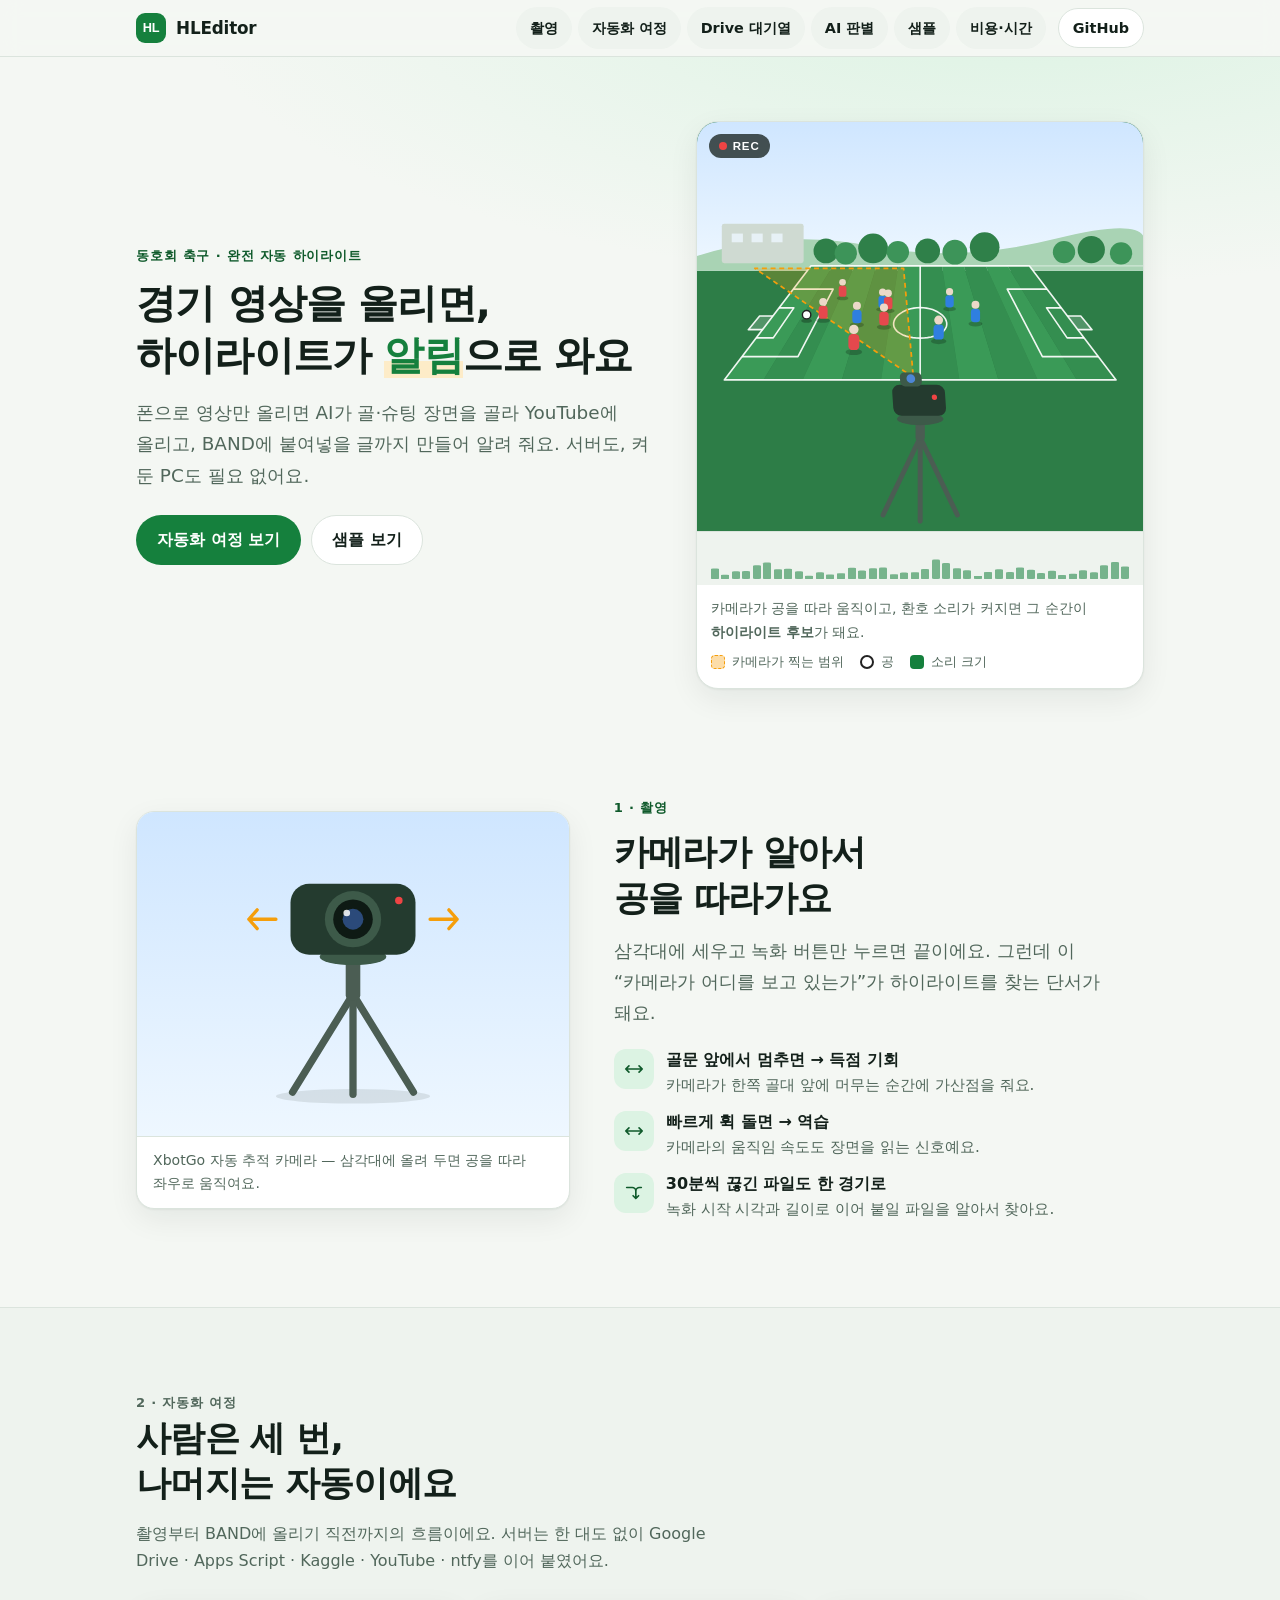
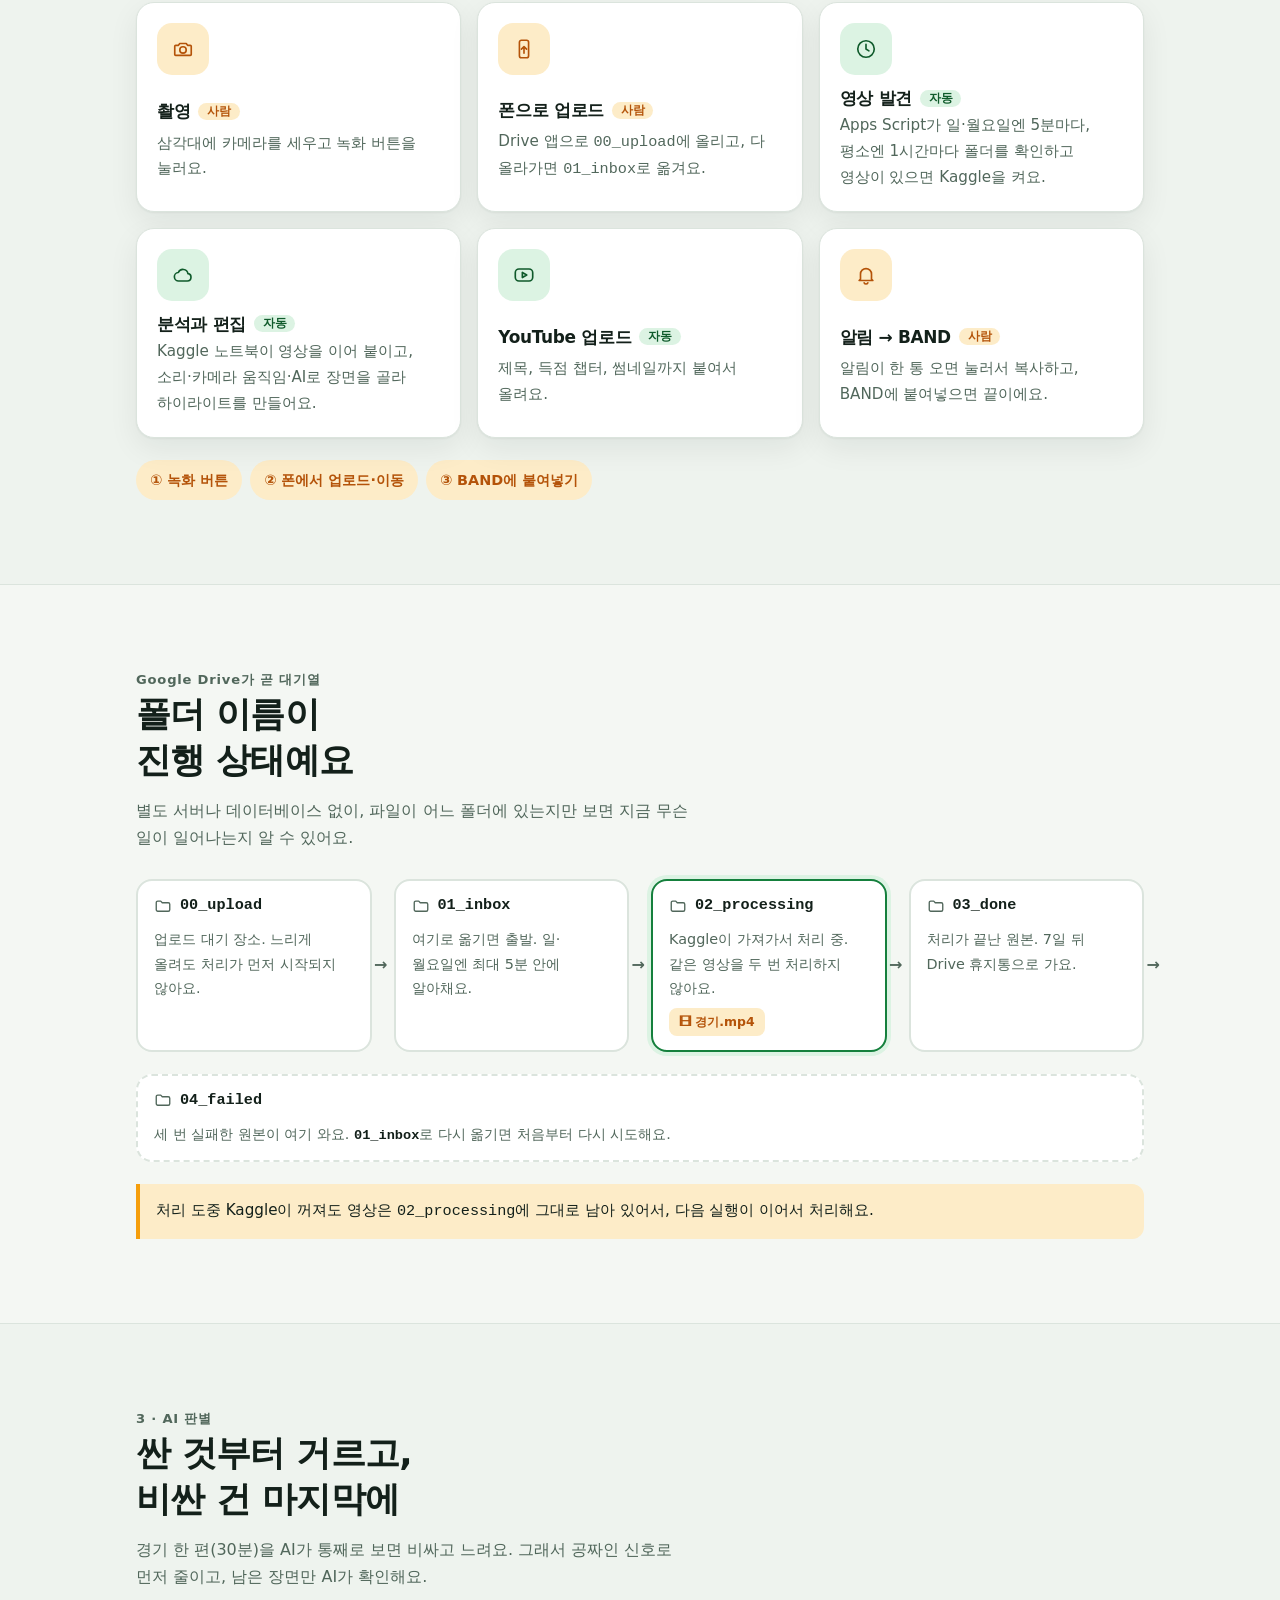
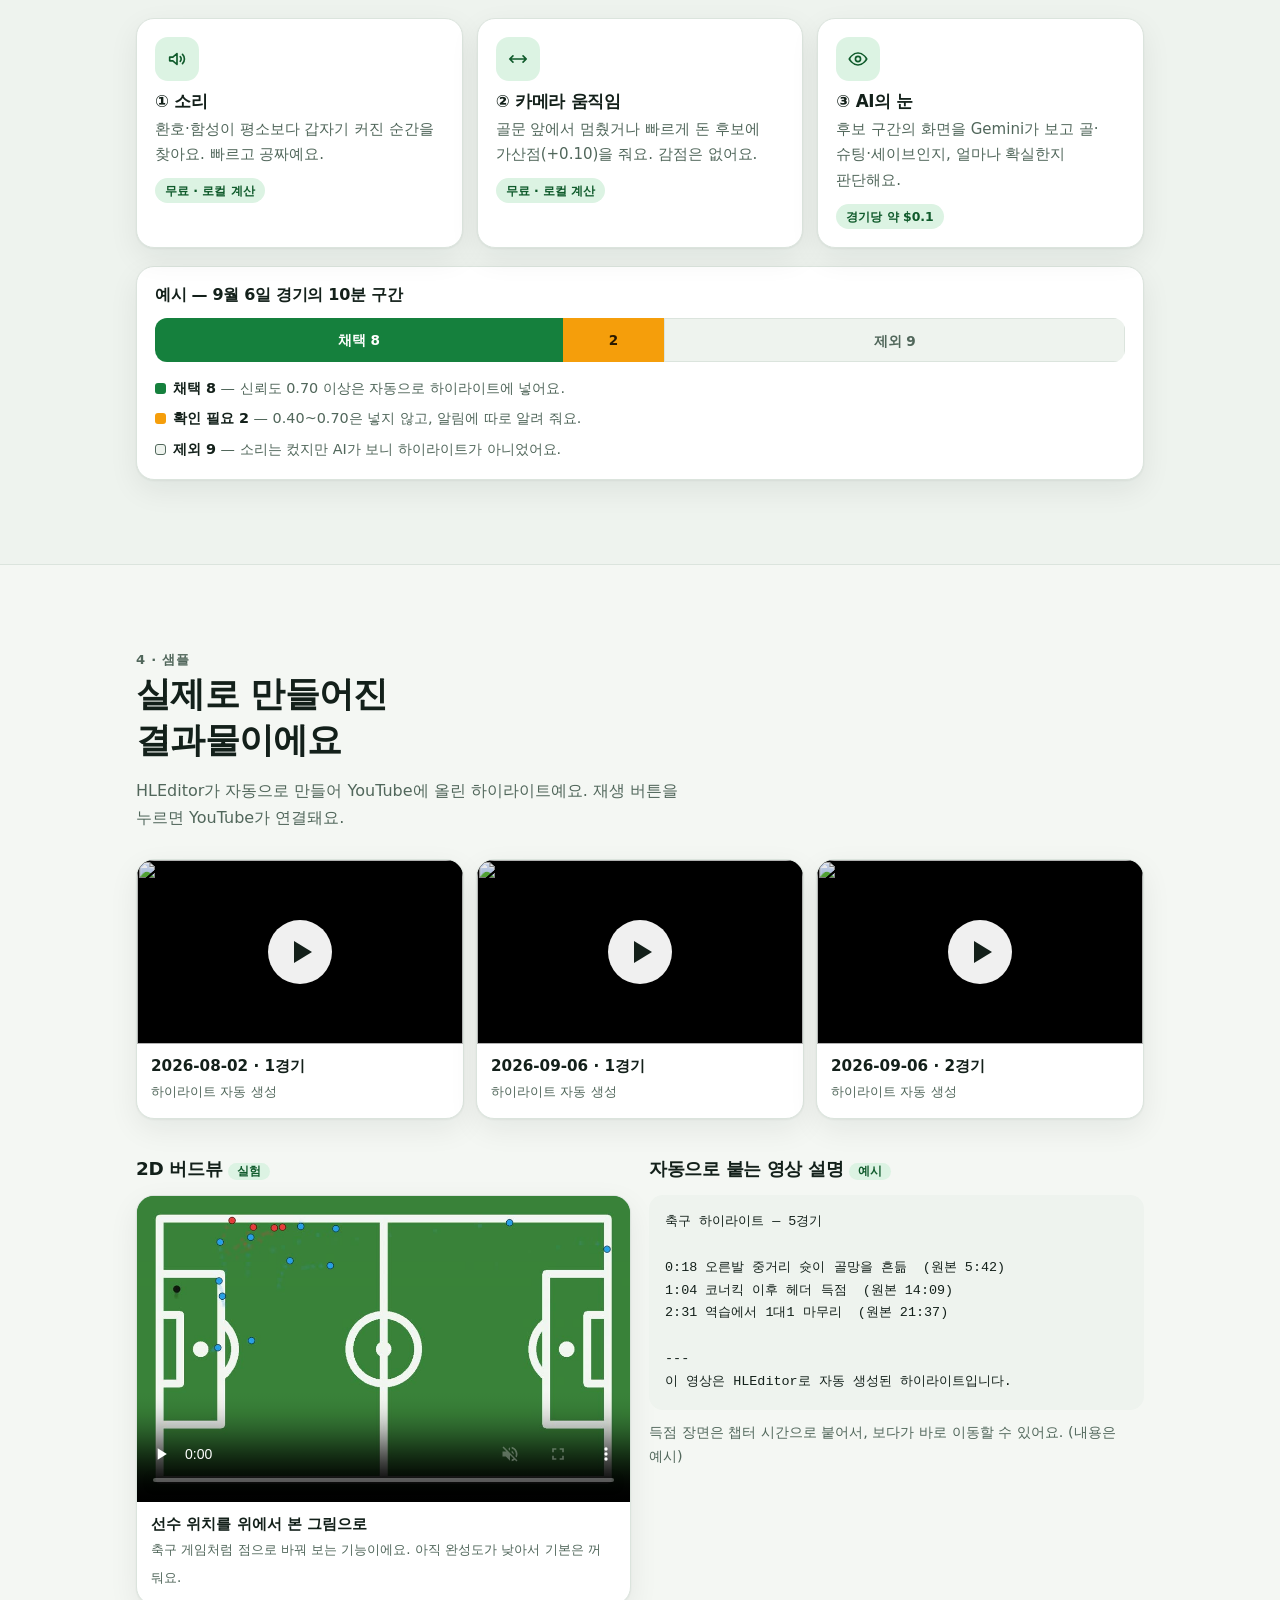
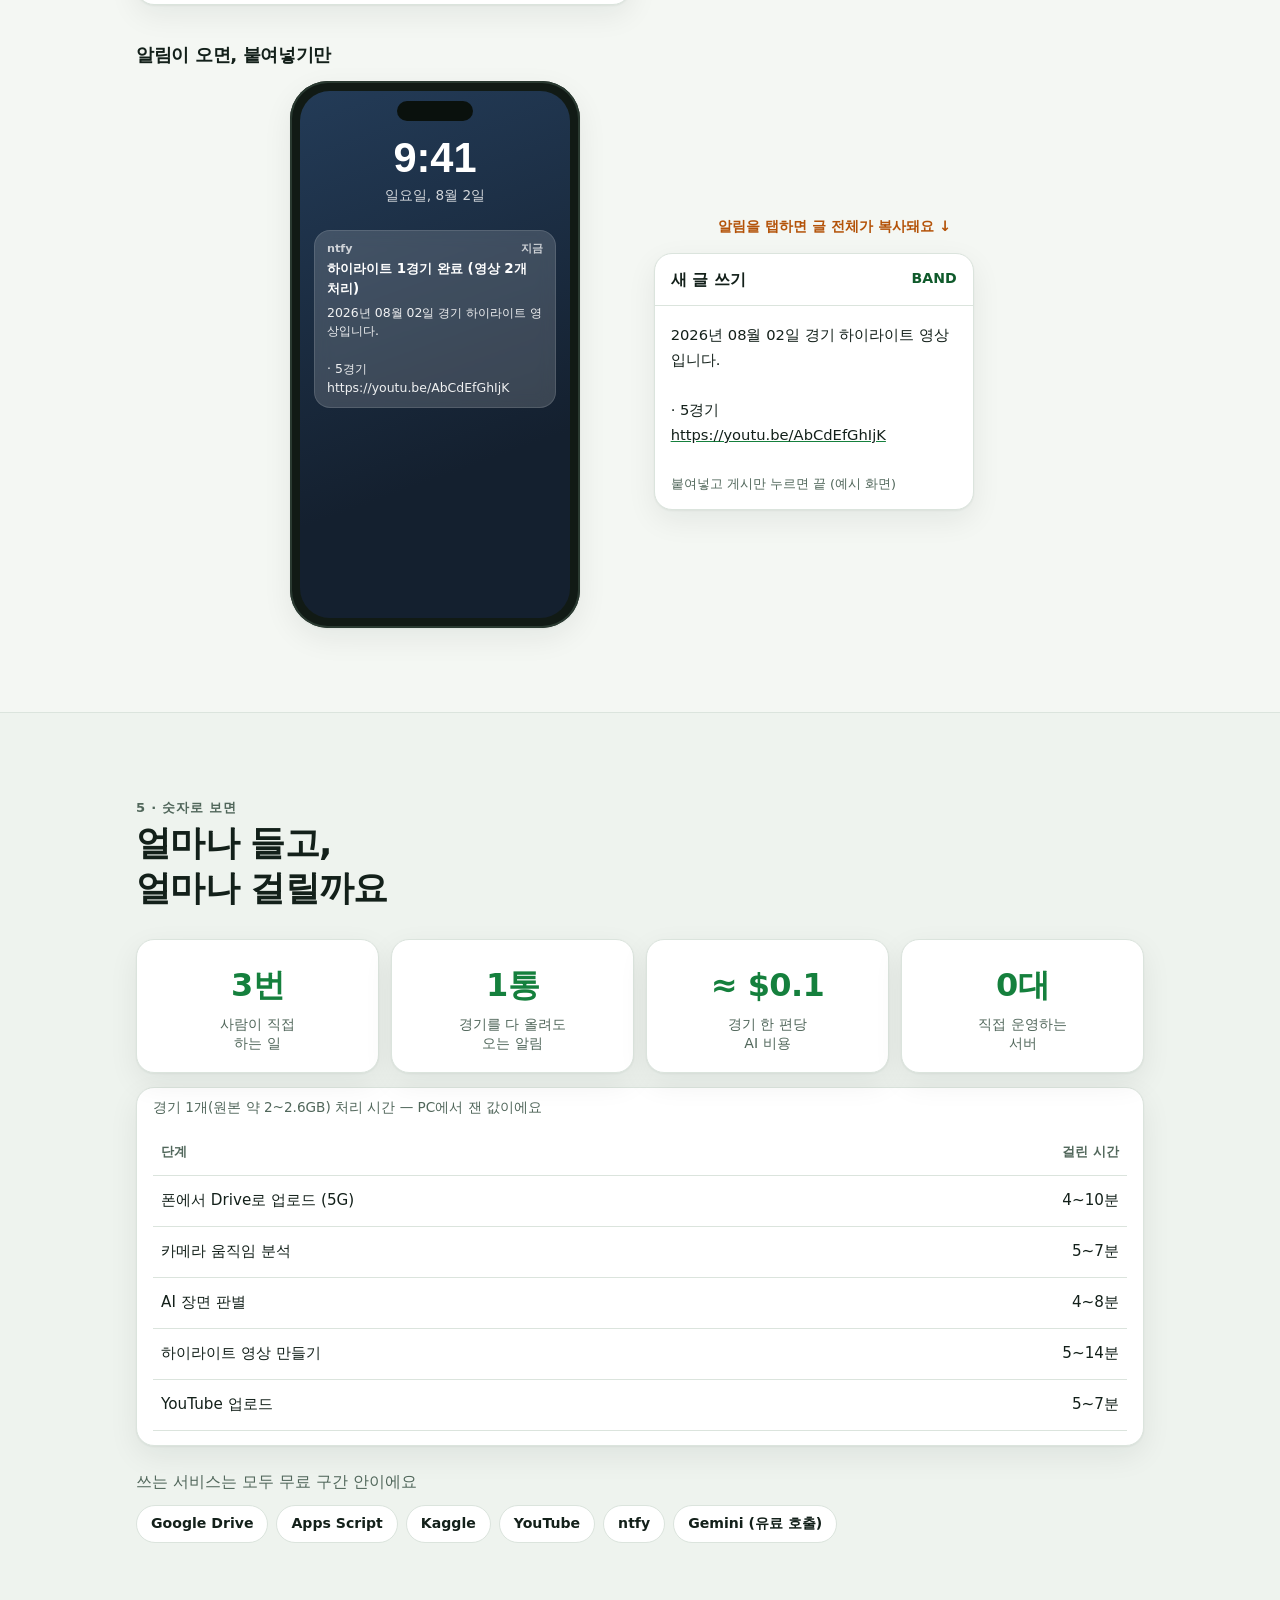
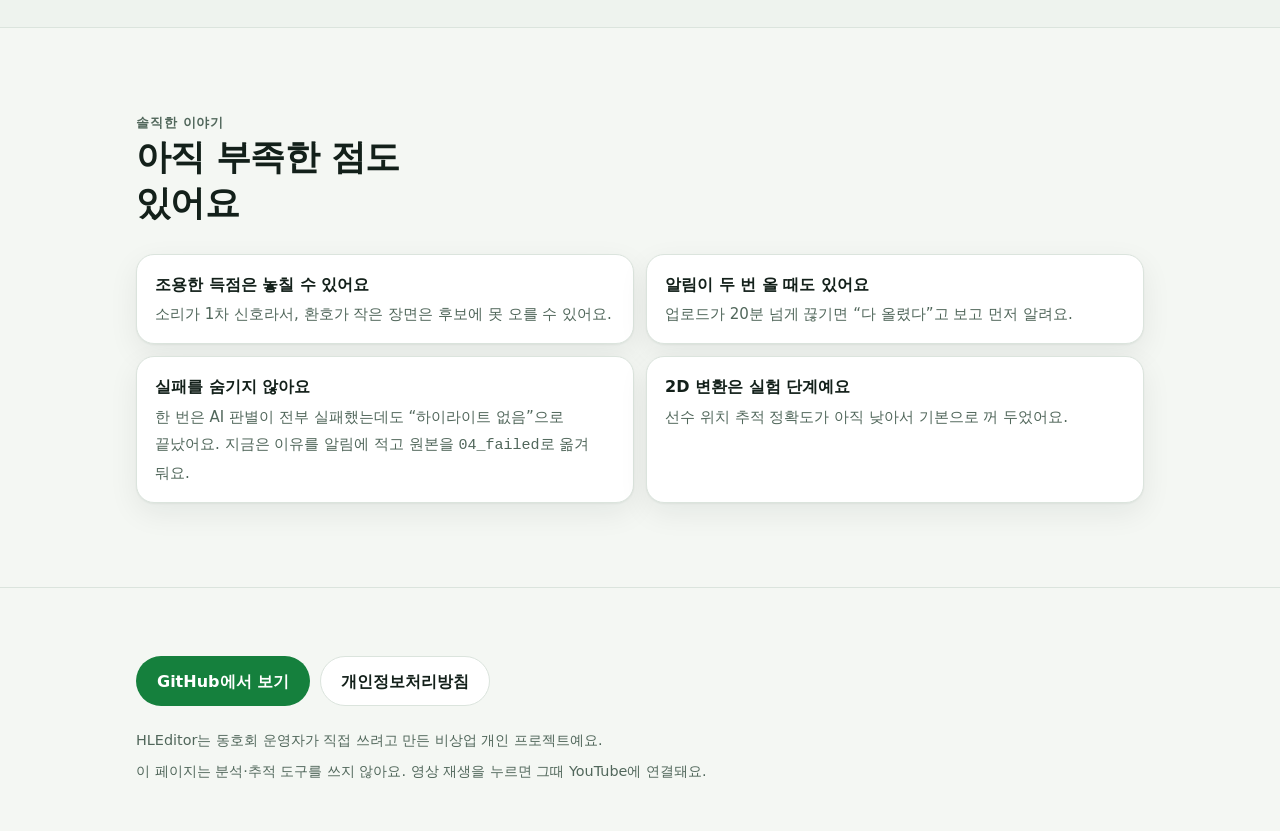
==== site/index.html @ a7a810e4 "feat: HLEditor 소개 웹페이지(site/) 추가 촬영 장면 애니메이션, 자동화 여정(Drive→Kaggle→YouTube→알림), AI 판별 단계, 샘플(YouTube " ====
<!doctype html>
<html lang="ko">
<head>
<meta charset="utf-8">
<meta name="viewport" content="width=device-width,initial-scale=1,viewport-fit=cover">
<title>HLEditor — 경기 영상 자동 하이라이트</title>
<meta name="description" content="동호회 축구 경기 영상을 폰으로 올리면 AI가 골 장면을 골라 YouTube에 올리고, BAND에 붙여넣을 글까지 알려 주는 자동화 파이프라인.">
<meta name="theme-color" content="#f4f7f3" media="(prefers-color-scheme: light)">
<meta name="theme-color" content="#0c130f" media="(prefers-color-scheme: dark)">
<meta property="og:type" content="website">
<meta property="og:title" content="HLEditor — 올리면 하이라이트가 알림으로 옵니다">
<meta property="og:description" content="폰으로 경기 영상만 올리면 AI가 골 장면을 골라 YouTube에 올리고 알림까지 보내 줘요. 서버 없이 Google Drive로 자동화했어요.">
<link rel="icon" href="data:image/svg+xml,%3Csvg xmlns='http://www.w3.org/2000/svg' viewBox='0 0 32 32'%3E%3Crect width='32' height='32' rx='8' fill='%2315803d'/%3E%3Ctext x='16' y='22' font-family='Arial' font-weight='800' font-size='15' text-anchor='middle' fill='white'%3EHL%3C/text%3E%3C/svg%3E">
<style>
:root{
  color-scheme:light dark;
  --bg:#f4f7f3; --surface:#fff; --surface-2:#eef3ee; --ink:#13201a; --muted:#51675b; --line:#dbe4dd;
  --brand:#15803d; --brand-ink:#0f5a2b; --brand-soft:#dcf3e3; --on-brand:#fff;
  --hl:#b45309; --hl-soft:#fdecc8; --hl-line:#f59e0b;
  --sky-a:#cfe6ff; --sky-b:#eef7ff; --hill:#a9d3b4; --ground:#2d7d47; --grass-a:#3a9a57; --grass-b:#348e50; --chalk:rgba(255,255,255,.92);
  --team-a:#e5484d; --team-b:#2f7fe0; --cam:#243b2f; --cam-2:#3d5a49; --tripod:#4b5d53; --tree:#2f8049; --tree-2:#3d9459; --bld:#cfdad2;
  --radius:18px; --shadow:0 1px 2px rgba(19,32,26,.05),0 10px 30px rgba(19,32,26,.07);
}
@media (prefers-color-scheme:dark){
  :root{
    --bg:#0c130f; --surface:#131d17; --surface-2:#1a2620; --ink:#e9f1ec; --muted:#a4b8ac; --line:#25352c;
    --brand:#4ade80; --brand-ink:#86efac; --brand-soft:#123221; --on-brand:#04210f;
    --hl:#fbbf24; --hl-soft:#3a2c0a; --hl-line:#fbbf24;
    --sky-a:#10243a; --sky-b:#1b3858; --hill:#17382a; --ground:#1c4d2c; --grass-a:#27703f; --grass-b:#226439; --chalk:rgba(255,255,255,.82);
    --cam:#cdddd3; --cam-2:#8fa99b; --tripod:#8aa094; --tree:#1b4d2e; --tree-2:#235e38; --bld:#2a3a31;
    --shadow:0 1px 2px rgba(0,0,0,.4),0 10px 30px rgba(0,0,0,.35);
  }
}
*{box-sizing:border-box}
html{scroll-behavior:smooth;-webkit-text-size-adjust:100%}
body{margin:0;background:var(--bg);color:var(--ink);font:16px/1.7 -apple-system,BlinkMacSystemFont,"Apple SD Gothic Neo","Pretendard","Malgun Gothic","Noto Sans KR",system-ui,sans-serif;word-break:keep-all;overflow-wrap:break-word;-webkit-font-smoothing:antialiased}
img,svg,video{display:block;max-width:100%}
a{color:var(--brand-ink)}
:focus-visible{outline:3px solid var(--hl-line);outline-offset:3px;border-radius:6px}
.wrap{width:100%;max-width:1040px;margin:0 auto;padding:0 max(16px,env(safe-area-inset-left)) 0 max(16px,env(safe-area-inset-right))}
.sr{position:absolute;width:1px;height:1px;overflow:hidden;clip:rect(0 0 0 0);white-space:nowrap}

/* 상단 바 */
.top{position:sticky;top:0;z-index:20;background:color-mix(in srgb,var(--bg) 88%,transparent);backdrop-filter:saturate(1.4) blur(10px);-webkit-backdrop-filter:saturate(1.4) blur(10px);border-bottom:1px solid var(--line);padding-top:env(safe-area-inset-top)}
.bar{display:flex;align-items:center;justify-content:space-between;gap:12px;min-height:56px;flex-wrap:wrap}
.brand{display:inline-flex;align-items:center;gap:10px;min-height:44px;font-weight:800;font-size:1.05rem;color:var(--ink);text-decoration:none;letter-spacing:-.01em}
.brand i{display:grid;place-items:center;width:30px;height:30px;border-radius:9px;background:var(--brand);color:var(--on-brand);font:800 .8rem/1 Arial,sans-serif;font-style:normal}
.gh{display:inline-flex;align-items:center;min-height:40px;padding:0 14px;border:1px solid var(--line);border-radius:999px;color:var(--ink);text-decoration:none;font-weight:600;font-size:.9rem;background:var(--surface)}
.nav{display:flex;gap:6px;overflow-x:auto;width:100%;padding:0 0 10px;scrollbar-width:none;order:3}
.nav::-webkit-scrollbar{display:none}
.nav a{flex:none;display:inline-flex;align-items:center;min-height:42px;padding:0 14px;border-radius:999px;background:var(--surface-2);color:var(--ink);text-decoration:none;font-size:.9rem;font-weight:600}
@media(min-width:760px){.nav{width:auto;order:0;padding:0;overflow:visible;margin-left:auto}.gh{order:1}.bar{flex-wrap:nowrap}}

/* 공통 */
.section{padding:52px 0}
@media(min-width:760px){.section{padding:84px 0}}
.eyebrow{margin:0 0 10px;color:var(--brand-ink);font-weight:800;font-size:.82rem;letter-spacing:.06em}
h1,h2,h3{line-height:1.3;letter-spacing:-.02em;margin:0}
h2{font-size:clamp(1.55rem,5.6vw,2.2rem);margin-bottom:14px}
.lead{font-size:clamp(1rem,3.8vw,1.15rem);color:var(--muted);margin:0;max-width:44ch}
.sec-head{margin-bottom:28px}
.sec-head p{margin:0;color:var(--muted);max-width:56ch}
.card{background:var(--surface);border:1px solid var(--line);border-radius:var(--radius);box-shadow:var(--shadow)}
.btn{display:inline-flex;align-items:center;justify-content:center;min-height:50px;padding:0 20px;border-radius:999px;font-weight:700;text-decoration:none;font-size:1rem;border:1px solid transparent;white-space:nowrap}
.btn.primary{background:var(--brand);color:var(--on-brand)}
.btn.ghost{background:var(--surface);color:var(--ink);border-color:var(--line)}
.cta{display:flex;flex-wrap:wrap;gap:10px;margin-top:24px}
.cta .btn{flex:1 1 auto}
@media(min-width:560px){.cta .btn{flex:0 0 auto}}
.js .reveal:not(.in){opacity:0;transform:translateY(14px)}
.reveal{transition:opacity .6s ease,transform .6s ease}

/* 히어로 */
.hero{padding:34px 0 8px;background:radial-gradient(1200px 420px at 80% -10%,var(--brand-soft),transparent 70%)}
.hero h1{font-size:clamp(1.7rem,7.2vw,2.5rem);font-weight:800;margin-bottom:16px}
.hero h1 em{font-style:normal;color:var(--brand);background:linear-gradient(transparent 62%,var(--hl-soft) 62%)}
.hero-grid{display:grid;gap:28px;align-items:center}
@media(min-width:900px){.hero{padding:64px 0 24px}.hero-grid{grid-template-columns:1.15fr 1fr;gap:44px}}
.scene{margin:0;border-radius:22px;overflow:hidden;border:1px solid var(--line);box-shadow:var(--shadow);background:var(--surface)}
.scene-box{position:relative;aspect-ratio:360/330;background:var(--ground)}
.scene-box svg{width:100%;height:100%}
.rec{position:absolute;left:12px;top:12px;display:inline-flex;align-items:center;gap:6px;padding:4px 10px;border-radius:999px;background:rgba(10,20,15,.72);color:#fff;font:700 .72rem/1.4 Arial,sans-serif;letter-spacing:.08em}
.rec i{width:8px;height:8px;border-radius:50%;background:#ef4444;animation:blink 1.2s steps(2,start) infinite}
.goal-tag{position:absolute;right:12px;top:12px;padding:5px 12px;border-radius:999px;background:var(--hl-line);color:#2a1a00;font-weight:800;font-size:.8rem;opacity:0;transform:translateY(-6px) scale(.96);transition:opacity .25s,transform .25s}
.scene[data-hot="1"] .goal-tag{opacity:1;transform:none}
.wave{display:flex;align-items:flex-end;gap:3px;height:54px;padding:8px 14px 6px;background:var(--surface-2);border-top:1px solid var(--line)}
.wave i{flex:1;height:100%;background:var(--brand);border-radius:2px;transform-origin:bottom;transform:scaleY(.15);opacity:.55}
.scene[data-hot="1"] .wave i{background:var(--hl-line);opacity:1}
.scene figcaption{padding:12px 14px 14px;font-size:.88rem;color:var(--muted);display:grid;gap:6px}
.legend{display:flex;flex-wrap:wrap;gap:6px 16px;margin:0;padding:0;list-style:none;color:var(--muted);font-size:.84rem}
.legend li{display:inline-flex;align-items:center;gap:7px}
.sw{width:14px;height:14px;border-radius:4px;display:inline-block}
.sw.cone{background:rgba(245,158,11,.35);border:1.5px dashed var(--hl-line)}
.sw.ball{background:#fff;border:2px solid #222;border-radius:50%}
.sw.wv{background:var(--brand)}
@keyframes blink{to{visibility:hidden}}
.led{animation:blink 1.4s steps(2,start) infinite}

/* 촬영 장비 */
.shoot-grid{display:grid;gap:22px}
@media(min-width:820px){.shoot-grid{grid-template-columns:.9fr 1.1fr;gap:44px;align-items:center}}
.gear{margin:0;overflow:hidden}
.gear-media{position:relative;aspect-ratio:4/3;display:grid;place-items:center;background:linear-gradient(var(--sky-a),var(--sky-b));color:var(--ink)}
.gear-media svg{width:min(62%,250px);height:auto}
.gear-media img{position:absolute;inset:0;width:100%;height:100%;object-fit:cover;z-index:1}
.gear figcaption{padding:12px 16px;font-size:.88rem;color:var(--muted);border-top:1px solid var(--line)}
.facts{list-style:none;margin:20px 0 0;padding:0;display:grid;gap:12px}
.facts li{display:grid;grid-template-columns:40px 1fr;gap:12px;align-items:start}
.facts .ic{width:40px;height:40px;border-radius:12px;display:grid;place-items:center;background:var(--brand-soft);color:var(--brand-ink)}
.facts b{display:block;line-height:1.4}
.facts span{color:var(--muted);font-size:.95rem}
.ic svg,.ico svg{width:22px;height:22px;fill:none;stroke:currentColor;stroke-width:1.8;stroke-linecap:round;stroke-linejoin:round}

/* 여정 */
.alt{background:var(--surface-2);border-block:1px solid var(--line)}
.steps{list-style:none;margin:0;padding:0;display:grid;gap:14px}
.step{position:relative;display:grid;grid-template-columns:52px 1fr;gap:2px 14px;padding:16px;background:var(--surface);border:1px solid var(--line);border-radius:var(--radius);box-shadow:var(--shadow)}
.step:not(:last-child)::after{content:"";position:absolute;left:41px;bottom:-15px;width:2px;height:15px;background:var(--line)}
.step .ico{grid-row:span 3;width:52px;height:52px;border-radius:15px;display:grid;place-items:center;background:var(--brand-soft);color:var(--brand-ink)}
.step[data-who=human] .ico{background:var(--hl-soft);color:var(--hl)}
.step h3{font-size:1.06rem;display:flex;align-items:center;flex-wrap:wrap;gap:8px}
.step p{margin:2px 0 0;color:var(--muted);font-size:.95rem}
.step small{color:var(--muted);font-size:.8rem}
.tag{display:inline-block;padding:1px 9px;border-radius:999px;font-size:.72rem;font-weight:800;background:var(--brand-soft);color:var(--brand-ink)}
.step[data-who=human] .tag{background:var(--hl-soft);color:var(--hl)}
.three{display:flex;flex-wrap:wrap;gap:8px;margin:22px 0 0;padding:0;list-style:none}
.three li{padding:8px 14px;border-radius:999px;background:var(--hl-soft);color:var(--hl);font-weight:700;font-size:.9rem}
@media(min-width:900px){
  .steps{grid-template-columns:repeat(3,1fr);gap:16px}
  .step{grid-template-columns:1fr;padding:20px}
  .step .ico{grid-row:auto;margin-bottom:10px}
  .step:not(:last-child)::after{display:none}
}

/* Drive 대기열 */
.lanes{list-style:none;margin:0;padding:0;display:grid;gap:12px}
.lane{position:relative;padding:14px 16px;background:var(--surface);border:2px solid var(--line);border-radius:16px;transition:border-color .3s,box-shadow .3s,transform .3s}
.lane code{display:inline-flex;align-items:center;gap:8px;font:700 .95rem/1.4 ui-monospace,SFMono-Regular,Menlo,Consolas,monospace;color:var(--ink)}
.lane code svg{width:18px;height:18px;fill:none;stroke:currentColor;stroke-width:1.8;stroke-linecap:round;stroke-linejoin:round;color:var(--muted)}
.lane p{margin:4px 0 0;color:var(--muted);font-size:.9rem}
.lane .file{display:none;margin-top:8px;padding:3px 10px;border-radius:8px;background:var(--hl-soft);color:var(--hl);font-size:.78rem;font-weight:700;width:max-content}
.lane.on{border-color:var(--brand);box-shadow:0 0 0 4px var(--brand-soft)}
.lane.on .file{display:inline-block}
.lane:not(:last-child)::after{content:"↓";position:absolute;left:50%;bottom:-19px;transform:translateX(-50%);color:var(--muted);font-weight:800;line-height:1}
.lane.fail{border-style:dashed}
.lane.fail::after{display:none}
@media(min-width:900px){
  .lanes{grid-template-columns:repeat(4,1fr);gap:22px}
  .lane:not(:last-child)::after{content:"→";left:auto;right:-18px;bottom:auto;top:50%;transform:translateY(-50%)}
  .lane.fail{grid-column:1/-1}
}
.note{margin:22px 0 0;padding:14px 16px;border-left:4px solid var(--hl-line);background:var(--hl-soft);border-radius:0 12px 12px 0;color:var(--ink);font-size:.95rem}

/* AI 단계 */
.funnel{display:grid;gap:14px}
@media(min-width:820px){.funnel{grid-template-columns:repeat(3,1fr)}}
.stage{padding:18px}
.stage .ico{width:44px;height:44px;border-radius:13px;display:grid;place-items:center;background:var(--brand-soft);color:var(--brand-ink);margin-bottom:10px}
.stage h3{font-size:1.05rem;margin-bottom:4px}
.stage p{margin:0;color:var(--muted);font-size:.94rem}
.stage .cost{margin-top:10px;display:inline-block;font-size:.78rem;font-weight:800;color:var(--brand-ink);background:var(--brand-soft);padding:2px 10px;border-radius:999px}
.result{margin-top:18px;padding:18px}
.result h3{font-size:1rem;margin-bottom:12px}
.seg{display:flex;height:44px;border-radius:12px;overflow:hidden;font-weight:800;font-size:.85rem;line-height:44px;text-align:center;color:#fff}
.seg span{white-space:nowrap;overflow:hidden}
.seg .a{background:var(--brand);color:var(--on-brand)}
.seg .m{background:var(--hl-line);color:#2a1a00}
.seg .x{background:var(--surface-2);color:var(--muted);border:1px solid var(--line)}
.result ul{margin:14px 0 0;padding:0;list-style:none;display:grid;gap:6px;color:var(--muted);font-size:.9rem}
.result b{color:var(--ink)}
.dot{display:inline-block;width:11px;height:11px;border-radius:3px;margin-right:7px;vertical-align:-1px}
.dot.a{background:var(--brand)}.dot.m{background:var(--hl-line)}.dot.x{background:var(--surface-2);border:1px solid var(--muted)}

/* 샘플 */
.sub{margin:38px 0 14px;font-size:1.15rem}
.vgrid{display:grid;grid-auto-flow:column;grid-auto-columns:84%;gap:12px;overflow-x:auto;scroll-snap-type:x mandatory;margin:0 -16px;padding:2px 16px 14px;scrollbar-width:none}
.vgrid::-webkit-scrollbar{display:none}
.vcard{scroll-snap-align:center;overflow:hidden}
@media(min-width:900px){.vgrid{grid-auto-flow:row;grid-template-columns:repeat(3,1fr);grid-auto-columns:auto;overflow:visible;margin:0;padding:0}}
.frame{position:relative;aspect-ratio:16/9;background:#000}
.frame iframe{position:absolute;inset:0;width:100%;height:100%;border:0}
.yt{position:absolute;inset:0;width:100%;height:100%;padding:0;border:0;cursor:pointer;background:#000;display:block}
.yt img{width:100%;height:100%;object-fit:cover;opacity:.92}
.yt .play{position:absolute;left:50%;top:50%;width:64px;height:64px;margin:-32px 0 0 -32px;border-radius:50%;background:rgba(255,255,255,.94);display:grid;place-items:center;box-shadow:0 4px 18px rgba(0,0,0,.4)}
.yt .play::before{content:"";margin-left:5px;border-style:solid;border-width:11px 0 11px 18px;border-color:transparent transparent transparent #14201a}
.vmeta{padding:12px 14px 14px}
.vmeta b{display:block;font-size:.95rem;line-height:1.4}
.vmeta span{color:var(--muted);font-size:.84rem}
.v2d{overflow:hidden}
.v2d video{width:100%;height:auto;background:#2f7d3f;aspect-ratio:960/596}
.pair{display:grid;gap:18px}
@media(min-width:900px){.pair{grid-template-columns:1fr 1fr;align-items:start}}
pre.desc{margin:0;padding:16px;background:var(--surface-2);border-radius:14px;overflow-x:auto;font:.84rem/1.7 ui-monospace,SFMono-Regular,Menlo,Consolas,"Malgun Gothic",monospace;color:var(--ink);white-space:pre-wrap;word-break:break-all}
.phones{display:grid;gap:22px;justify-items:center}
@media(min-width:760px){.phones{grid-template-columns:auto auto;justify-content:center;gap:48px;align-items:center}}
.phone{width:min(290px,100%);aspect-ratio:9/17;border-radius:38px;padding:10px;background:#111a15;box-shadow:var(--shadow),0 0 0 2px #2a3a31 inset}
.screen{height:100%;border-radius:30px;padding:36px 14px 18px;background:linear-gradient(160deg,#233b57,#14202f 70%);color:#fff;display:flex;flex-direction:column;gap:4px;position:relative;overflow:hidden}
.screen::before{content:"";position:absolute;top:10px;left:50%;width:76px;height:20px;margin-left:-38px;border-radius:999px;background:#0a110d}
.clock{font:700 2.6rem/1.1 -apple-system,Arial,sans-serif;text-align:center;margin-top:8px}
.date{text-align:center;font-size:.85rem;opacity:.8;margin-bottom:18px}
.notif{background:rgba(255,255,255,.16);backdrop-filter:blur(8px);-webkit-backdrop-filter:blur(8px);border-radius:16px;padding:10px 12px;font-size:.78rem;line-height:1.5;border:1px solid rgba(255,255,255,.12)}
.notif .nh{display:flex;justify-content:space-between;opacity:.75;font-size:.7rem;margin-bottom:2px;font-weight:700}
.notif b{display:block;font-size:.84rem}
.notif p{margin:4px 0 0;opacity:.92;word-break:break-all}
.band{width:min(320px,100%);padding:0;overflow:hidden}
.band .bh{display:flex;align-items:center;justify-content:space-between;padding:12px 16px;border-bottom:1px solid var(--line);font-weight:800}
.band .bh span{font-weight:600;color:var(--brand-ink);font-size:.88rem}
.band .bb{padding:16px;font-size:.92rem;line-height:1.7;word-break:break-all}
.band .bb u{text-decoration-color:var(--brand)}
.band .bf{padding:10px 16px 14px;color:var(--muted);font-size:.8rem}
.arrow{font-weight:800;color:var(--hl);text-align:center;font-size:.9rem}

/* 숫자 */
.tiles{display:grid;grid-template-columns:repeat(2,1fr);gap:12px}
@media(min-width:760px){.tiles{grid-template-columns:repeat(4,1fr)}}
.tile{padding:18px 14px;text-align:center}
.tile b{display:block;font-size:clamp(1.5rem,6vw,2rem);letter-spacing:-.02em;color:var(--brand)}
.tile span{color:var(--muted);font-size:.88rem;line-height:1.4;display:block;margin-top:2px}
table{width:100%;border-collapse:collapse;font-size:.95rem}
caption{text-align:left;color:var(--muted);font-size:.85rem;padding-bottom:10px}
th,td{padding:12px 8px;border-bottom:1px solid var(--line);text-align:left}
th{color:var(--muted);font-weight:700;font-size:.82rem}
td:last-child,th:last-child{text-align:right;white-space:nowrap}
.tbl{padding:8px 16px 14px;margin-top:14px}
.chips{display:flex;flex-wrap:wrap;gap:8px;margin:0;padding:0;list-style:none}
.chips li{padding:6px 14px;border-radius:999px;background:var(--surface);border:1px solid var(--line);font-size:.88rem;font-weight:600}

/* 한계 */
.lim{display:grid;gap:12px}
@media(min-width:820px){.lim{grid-template-columns:1fr 1fr}}
.lim li{list-style:none;padding:16px 18px}
.lim b{display:block;margin-bottom:2px}
.lim span{color:var(--muted);font-size:.94rem}
.lim ul{display:contents;margin:0;padding:0}

footer{padding:44px 0 calc(44px + env(safe-area-inset-bottom));border-top:1px solid var(--line);color:var(--muted);font-size:.9rem}
footer .cta{margin-bottom:22px}
footer p{margin:0 0 6px}

@media(prefers-reduced-motion:reduce){
  html{scroll-behavior:auto}
  .reveal,.js .reveal:not(.in){transition:none;opacity:1;transform:none}
  .rec i,.led{animation:none}
}
</style>
</head>
<body id="top">

<svg width="0" height="0" style="position:absolute" aria-hidden="true">
  <symbol id="i-camera" viewBox="0 0 24 24"><path d="M4 8h3l1.5-2h7L17 8h3a1 1 0 0 1 1 1v9a1 1 0 0 1-1 1H4a1 1 0 0 1-1-1V9a1 1 0 0 1 1-1z"/><circle cx="12" cy="13" r="3.5"/></symbol>
  <symbol id="i-phone" viewBox="0 0 24 24"><rect x="7" y="2.5" width="10" height="19" rx="2.2"/><path d="M12 16.5v-7M9.2 12.2 12 9.4l2.8 2.8"/></symbol>
  <symbol id="i-clock" viewBox="0 0 24 24"><circle cx="12" cy="12" r="9"/><path d="M12 7v5l3.2 2"/></symbol>
  <symbol id="i-cloud" viewBox="0 0 24 24"><path d="M7.5 18.5h9.2a4 4 0 0 0 .7-7.94A5.5 5.5 0 0 0 6.9 9.3a4.6 4.6 0 0 0 .6 9.2z"/></symbol>
  <symbol id="i-play" viewBox="0 0 24 24"><rect x="2.5" y="5.5" width="19" height="13" rx="4"/><path d="M10.2 9.2v5.6l4.8-2.8z"/></symbol>
  <symbol id="i-bell" viewBox="0 0 24 24"><path d="M6 16.5V11a6 6 0 1 1 12 0v5.5l1.5 1.5h-15z"/><path d="M10 20.5a2.2 2.2 0 0 0 4 0"/></symbol>
  <symbol id="i-folder" viewBox="0 0 24 24"><path d="M3 7.5a2 2 0 0 1 2-2h4l2 2.2h8a2 2 0 0 1 2 2V17a2 2 0 0 1-2 2H5a2 2 0 0 1-2-2z"/></symbol>
  <symbol id="i-eye" viewBox="0 0 24 24"><path d="M2.5 12S6 5.5 12 5.5 21.5 12 21.5 12 18 18.5 12 18.5 2.5 12 2.5 12z"/><circle cx="12" cy="12" r="2.8"/></symbol>
  <symbol id="i-vol" viewBox="0 0 24 24"><path d="M4 10v4h3.5L12 18V6L7.5 10z"/><path d="M15.5 9.5a3.5 3.5 0 0 1 0 5M18 7a7 7 0 0 1 0 10"/></symbol>
  <symbol id="i-pan" viewBox="0 0 24 24"><path d="M3 12h18M6.5 8.5 3 12l3.5 3.5M17.5 8.5 21 12l-3.5 3.5"/></symbol>
  <symbol id="i-merge" viewBox="0 0 24 24"><path d="M4 6h6a4 4 0 0 1 4 4v8M20 6h-2a4 4 0 0 0-4 4M11 15l3 3 3-3"/></symbol>
</svg>

<header class="top">
  <div class="wrap bar">
    <a class="brand" href="#top"><i>HL</i>HLEditor</a>
    <a class="gh" href="https://github.com/sampark0626/HLEditor" rel="noopener">GitHub</a>
    <nav class="nav" aria-label="바로가기">
      <a href="#shoot">촬영</a><a href="#journey">자동화 여정</a><a href="#drive">Drive 대기열</a><a href="#ai">AI 판별</a><a href="#samples">샘플</a><a href="#numbers">비용·시간</a>
    </nav>
  </div>
</header>

<main>
<!-- ── 히어로 ─────────────────────────────── -->
<section class="hero">
  <div class="wrap hero-grid">
    <div>
      <p class="eyebrow">동호회 축구 · 완전 자동 하이라이트</p>
      <h1>경기 영상을 올리면,<br>하이라이트가 <em>알림</em>으로 와요</h1>
      <p class="lead">폰으로 영상만 올리면 AI가 골·슈팅 장면을 골라 YouTube에 올리고, BAND에 붙여넣을 글까지 만들어 알려 줘요. 서버도, 켜 둔 PC도 필요 없어요.</p>
      <div class="cta">
        <a class="btn primary" href="#journey">자동화 여정 보기</a>
        <a class="btn ghost" href="#samples">샘플 보기</a>
      </div>
    </div>

    <figure class="scene" id="sceneFig" data-hot="0">
      <div class="scene-box">
        <svg id="scene" viewBox="0 0 360 330" role="img" aria-label="경기장 옆 삼각대에 세운 카메라가 공을 따라 좌우로 움직이며 경기를 촬영하는 그림"></svg>
        <span class="rec"><i></i>REC</span>
        <span class="goal-tag">⚽ 골 찬스!</span>
      </div>
      <div class="wave" id="wave" aria-hidden="true"></div>
      <figcaption>
        <span>카메라가 공을 따라 움직이고, 환호 소리가 커지면 그 순간이 <b>하이라이트 후보</b>가 돼요.</span>
        <ul class="legend" aria-hidden="true">
          <li><i class="sw cone"></i>카메라가 찍는 범위</li>
          <li><i class="sw ball"></i>공</li>
          <li><i class="sw wv"></i>소리 크기</li>
        </ul>
      </figcaption>
    </figure>
  </div>
</section>

<!-- ── 촬영 ─────────────────────────────── -->
<section class="section" id="shoot">
  <div class="wrap shoot-grid">
    <figure class="gear card reveal">
      <div class="gear-media">
        <svg viewBox="0 0 240 260" role="img" aria-label="삼각대 위에 올린 자동 추적 카메라 그림">
          <ellipse cx="120" cy="248" rx="74" ry="7" fill="currentColor" opacity=".1"/>
          <g stroke="var(--tripod)" stroke-width="7" stroke-linecap="round"><path d="M120 150 62 244"/><path d="M120 150 178 244"/><path d="M120 150v96"/></g>
          <rect x="113" y="112" width="14" height="44" rx="5" fill="var(--tripod)"/>
          <ellipse cx="120" cy="114" rx="32" ry="8" fill="var(--cam-2)"/>
          <rect x="60" y="44" width="120" height="68" rx="18" fill="var(--cam)"/>
          <circle cx="120" cy="78" r="27" fill="var(--cam-2)"/>
          <circle cx="120" cy="78" r="19" fill="#0e1a14"/>
          <circle cx="120" cy="78" r="10" fill="#2b4a7a"/>
          <circle cx="114" cy="72" r="3.2" fill="#fff" opacity=".85"/>
          <circle cx="164" cy="60" r="3.6" fill="#ef4444" class="led"/>
          <g fill="none" stroke="var(--hl-line)" stroke-width="3.2" stroke-linecap="round" stroke-linejoin="round"><path d="M46 78H20M28 69l-8 9 8 9"/><path d="M194 78h26M212 69l8 9-8 9"/></g>
        </svg>      </div>
      <figcaption>XbotGo 자동 추적 카메라 — 삼각대에 올려 두면 공을 따라 좌우로 움직여요.</figcaption>
    </figure>

    <div class="reveal">
      <p class="eyebrow">1 · 촬영</p>
      <h2>카메라가 알아서<br>공을 따라가요</h2>
      <p class="lead" style="max-width:48ch">삼각대에 세우고 녹화 버튼만 누르면 끝이에요. 그런데 이 “카메라가 어디를 보고 있는가”가 하이라이트를 찾는 단서가 돼요.</p>
      <ul class="facts">
        <li><span class="ic"><svg><use href="#i-pan"/></svg></span><div><b>골문 앞에서 멈추면 → 득점 기회</b><span>카메라가 한쪽 골대 앞에 머무는 순간에 가산점을 줘요.</span></div></li>
        <li><span class="ic"><svg><use href="#i-pan"/></svg></span><div><b>빠르게 휙 돌면 → 역습</b><span>카메라의 움직임 속도도 장면을 읽는 신호예요.</span></div></li>
        <li><span class="ic"><svg><use href="#i-merge"/></svg></span><div><b>30분씩 끊긴 파일도 한 경기로</b><span>녹화 시작 시각과 길이로 이어 붙일 파일을 알아서 찾아요.</span></div></li>
      </ul>
    </div>
  </div>
</section>

<!-- ── 자동화 여정 ─────────────────────────── -->
<section class="section alt" id="journey">
  <div class="wrap">
    <div class="sec-head reveal">
      <p class="eyebrow">2 · 자동화 여정</p>
      <h2>사람은 세 번,<br>나머지는 자동이에요</h2>
      <p>촬영부터 BAND에 올리기 직전까지의 흐름이에요. 서버는 한 대도 없이 Google Drive · Apps Script · Kaggle · YouTube · ntfy를 이어 붙였어요.</p>
    </div>
    <ol class="steps">
      <li class="step reveal" data-who="human"><span class="ico"><svg><use href="#i-camera"/></svg></span>
        <h3>촬영 <span class="tag">사람</span></h3>
        <p>삼각대에 카메라를 세우고 녹화 버튼을 눌러요.</p></li>
      <li class="step reveal" data-who="human"><span class="ico"><svg><use href="#i-phone"/></svg></span>
        <h3>폰으로 업로드 <span class="tag">사람</span></h3>
        <p>Drive 앱으로 <code>00_upload</code>에 올리고, 다 올라가면 <code>01_inbox</code>로 옮겨요.</p></li>
      <li class="step reveal" data-who="auto"><span class="ico"><svg><use href="#i-clock"/></svg></span>
        <h3>영상 발견 <span class="tag">자동</span></h3>
        <p>Apps Script가 일·월요일엔 5분마다, 평소엔 1시간마다 폴더를 확인하고 영상이 있으면 Kaggle을 켜요.</p></li>
      <li class="step reveal" data-who="auto"><span class="ico"><svg><use href="#i-cloud"/></svg></span>
        <h3>분석과 편집 <span class="tag">자동</span></h3>
        <p>Kaggle 노트북이 영상을 이어 붙이고, 소리·카메라 움직임·AI로 장면을 골라 하이라이트를 만들어요.</p></li>
      <li class="step reveal" data-who="auto"><span class="ico"><svg><use href="#i-play"/></svg></span>
        <h3>YouTube 업로드 <span class="tag">자동</span></h3>
        <p>제목, 득점 챕터, 썸네일까지 붙여서 올려요.</p></li>
      <li class="step reveal" data-who="human"><span class="ico"><svg><use href="#i-bell"/></svg></span>
        <h3>알림 → BAND <span class="tag">사람</span></h3>
        <p>알림이 한 통 오면 눌러서 복사하고, BAND에 붙여넣으면 끝이에요.</p></li>
    </ol>
    <ul class="three reveal" aria-label="사람이 하는 일 세 가지">
      <li>① 녹화 버튼</li><li>② 폰에서 업로드·이동</li><li>③ BAND에 붙여넣기</li>
    </ul>
  </div>
</section>

<!-- ── Drive 대기열 ───────────────────────── -->
<section class="section" id="drive">
  <div class="wrap">
    <div class="sec-head reveal">
      <p class="eyebrow">Google Drive가 곧 대기열</p>
      <h2>폴더 이름이<br>진행 상태예요</h2>
      <p>별도 서버나 데이터베이스 없이, 파일이 어느 폴더에 있는지만 보면 지금 무슨 일이 일어나는지 알 수 있어요.</p>
    </div>
    <ol class="lanes reveal">
      <li class="lane" data-seq><code><svg><use href="#i-folder"/></svg>00_upload</code><p>업로드 대기 장소. 느리게 올려도 처리가 먼저 시작되지 않아요.</p><span class="file">🎞 경기.mp4</span></li>
      <li class="lane" data-seq><code><svg><use href="#i-folder"/></svg>01_inbox</code><p>여기로 옮기면 출발. 일·월요일엔 최대 5분 안에 알아채요.</p><span class="file">🎞 경기.mp4</span></li>
      <li class="lane" data-seq><code><svg><use href="#i-folder"/></svg>02_processing</code><p>Kaggle이 가져가서 처리 중. 같은 영상을 두 번 처리하지 않아요.</p><span class="file">🎞 경기.mp4</span></li>
      <li class="lane" data-seq><code><svg><use href="#i-folder"/></svg>03_done</code><p>처리가 끝난 원본. 7일 뒤 Drive 휴지통으로 가요.</p><span class="file">🎞 경기.mp4</span></li>
      <li class="lane fail"><code><svg><use href="#i-folder"/></svg>04_failed</code><p>세 번 실패한 원본이 여기 와요. <code style="display:inline;font-size:.85rem">01_inbox</code>로 다시 옮기면 처음부터 다시 시도해요.</p></li>
    </ol>
    <p class="note reveal">처리 도중 Kaggle이 꺼져도 영상은 <code>02_processing</code>에 그대로 남아 있어서, 다음 실행이 이어서 처리해요.</p>
  </div>
</section>

<!-- ── AI 판별 ─────────────────────────────── -->
<section class="section alt" id="ai">
  <div class="wrap">
    <div class="sec-head reveal">
      <p class="eyebrow">3 · AI 판별</p>
      <h2>싼 것부터 거르고,<br>비싼 건 마지막에</h2>
      <p>경기 한 편(30분)을 AI가 통째로 보면 비싸고 느려요. 그래서 공짜인 신호로 먼저 줄이고, 남은 장면만 AI가 확인해요.</p>
    </div>
    <div class="funnel">
      <article class="card stage reveal"><span class="ico"><svg><use href="#i-vol"/></svg></span>
        <h3>① 소리</h3><p>환호·함성이 평소보다 갑자기 커진 순간을 찾아요. 빠르고 공짜예요.</p><span class="cost">무료 · 로컬 계산</span></article>
      <article class="card stage reveal"><span class="ico"><svg><use href="#i-pan"/></svg></span>
        <h3>② 카메라 움직임</h3><p>골문 앞에서 멈췄거나 빠르게 돈 후보에 가산점(+0.10)을 줘요. 감점은 없어요.</p><span class="cost">무료 · 로컬 계산</span></article>
      <article class="card stage reveal"><span class="ico"><svg><use href="#i-eye"/></svg></span>
        <h3>③ AI의 눈</h3><p>후보 구간의 화면을 Gemini가 보고 골·슈팅·세이브인지, 얼마나 확실한지 판단해요.</p><span class="cost">경기당 약 $0.1</span></article>
    </div>
    <div class="card result reveal">
      <h3>예시 — 9월 6일 경기의 10분 구간</h3>
      <div class="seg" role="img" aria-label="후보 19개 중 8개 자동 채택, 2개 확인 필요, 9개 제외">
        <span class="a" style="flex:8">채택 8</span><span class="m" style="flex:2">2</span><span class="x" style="flex:9">제외 9</span>
      </div>
      <ul>
        <li><i class="dot a"></i><b>채택 8</b> — 신뢰도 0.70 이상은 자동으로 하이라이트에 넣어요.</li>
        <li><i class="dot m"></i><b>확인 필요 2</b> — 0.40~0.70은 넣지 않고, 알림에 따로 알려 줘요.</li>
        <li><i class="dot x"></i><b>제외 9</b> — 소리는 컸지만 AI가 보니 하이라이트가 아니었어요.</li>
      </ul>
    </div>
  </div>
</section>

<!-- ── 샘플 ─────────────────────────────────── -->
<section class="section" id="samples">
  <div class="wrap">
    <div class="sec-head reveal">
      <p class="eyebrow">4 · 샘플</p>
      <h2>실제로 만들어진<br>결과물이에요</h2>
      <p>HLEditor가 자동으로 만들어 YouTube에 올린 하이라이트예요. 재생 버튼을 누르면 YouTube가 연결돼요.</p>
    </div>

    <div class="vgrid reveal">
      <article class="card vcard"><div class="frame"><button class="yt" data-id="90vmuNG2Yrc" data-title="2026-08-02 1경기 하이라이트" aria-label="2026-08-02 1경기 하이라이트 재생"><img src="https://i.ytimg.com/vi/90vmuNG2Yrc/hqdefault.jpg" alt="" loading="lazy"><span class="play"></span></button></div><div class="vmeta"><b>2026-08-02 · 1경기</b><span>하이라이트 자동 생성</span></div></article>
      <article class="card vcard"><div class="frame"><button class="yt" data-id="PTMCycBl508" data-title="2026-09-06 1경기 하이라이트" aria-label="2026-09-06 1경기 하이라이트 재생"><img src="https://i.ytimg.com/vi/PTMCycBl508/hqdefault.jpg" alt="" loading="lazy"><span class="play"></span></button></div><div class="vmeta"><b>2026-09-06 · 1경기</b><span>하이라이트 자동 생성</span></div></article>
      <article class="card vcard"><div class="frame"><button class="yt" data-id="obF41FLgBnk" data-title="2026-09-06 2경기 하이라이트" aria-label="2026-09-06 2경기 하이라이트 재생"><img src="https://i.ytimg.com/vi/obF41FLgBnk/hqdefault.jpg" alt="" loading="lazy"><span class="play"></span></button></div><div class="vmeta"><b>2026-09-06 · 2경기</b><span>하이라이트 자동 생성</span></div></article>
    </div>

    <div class="pair">
      <div class="reveal">
        <h3 class="sub">2D 버드뷰 <span class="tag">실험</span></h3>
        <article class="card v2d">
          <video src="assets/dotplay_demo.mp4" poster="assets/dotplay_poster.jpg" controls playsinline preload="none" muted loop></video>
          <div class="vmeta"><b>선수 위치를 위에서 본 그림으로</b><span>축구 게임처럼 점으로 바꿔 보는 기능이에요. 아직 완성도가 낮아서 기본은 꺼 둬요.</span></div>
        </article>
      </div>
      <div class="reveal">
        <h3 class="sub">자동으로 붙는 영상 설명 <span class="tag">예시</span></h3>
<pre class="desc" aria-label="자동 생성되는 YouTube 영상 설명 예시">축구 하이라이트 — 5경기

0:18 오른발 중거리 슛이 골망을 흔듦  (원본 5:42)
1:04 코너킥 이후 헤더 득점  (원본 14:09)
2:31 역습에서 1대1 마무리  (원본 21:37)

---
이 영상은 HLEditor로 자동 생성된 하이라이트입니다.</pre>
        <p style="color:var(--muted);font-size:.9rem;margin:10px 0 0">득점 장면은 챕터 시간으로 붙어서, 보다가 바로 이동할 수 있어요. (내용은 예시)</p>
      </div>
    </div>

    <h3 class="sub reveal">알림이 오면, 붙여넣기만</h3>
    <div class="phones reveal">
      <div class="phone"><div class="screen">
        <div class="clock">9:41</div><div class="date">일요일, 8월 2일</div>
        <div class="notif"><div class="nh"><span>ntfy</span><span>지금</span></div>
          <b>하이라이트 1경기 완료 (영상 2개 처리)</b>
          <p>2026년 08월 02일 경기 하이라이트 영상입니다.<br><br>· 5경기<br>https://youtu.be/AbCdEfGhIjK</p></div>
      </div></div>
      <div>
        <p class="arrow">알림을 탭하면 글 전체가 복사돼요 ↓</p>
        <div class="card band" style="margin-top:10px">
          <div class="bh">새 글 쓰기 <span>BAND</span></div>
          <div class="bb">2026년 08월 02일 경기 하이라이트 영상입니다.<br><br>· 5경기<br><u>https://youtu.be/AbCdEfGhIjK</u></div>
          <div class="bf">붙여넣고 게시만 누르면 끝 (예시 화면)</div>
        </div>
      </div>
    </div>
  </div>
</section>

<!-- ── 비용·시간 ───────────────────────────── -->
<section class="section alt" id="numbers">
  <div class="wrap">
    <div class="sec-head reveal">
      <p class="eyebrow">5 · 숫자로 보면</p>
      <h2>얼마나 들고,<br>얼마나 걸릴까요</h2>
    </div>
    <div class="tiles reveal">
      <div class="card tile"><b>3번</b><span>사람이 직접<br>하는 일</span></div>
      <div class="card tile"><b>1통</b><span>경기를 다 올려도<br>오는 알림</span></div>
      <div class="card tile"><b>≈ $0.1</b><span>경기 한 편당<br>AI 비용</span></div>
      <div class="card tile"><b>0대</b><span>직접 운영하는<br>서버</span></div>
    </div>
    <div class="card tbl reveal">
      <table>
        <caption>경기 1개(원본 약 2~2.6GB) 처리 시간 — PC에서 잰 값이에요</caption>
        <thead><tr><th>단계</th><th>걸린 시간</th></tr></thead>
        <tbody>
          <tr><td>폰에서 Drive로 업로드 (5G)</td><td>4~10분</td></tr>
          <tr><td>카메라 움직임 분석</td><td>5~7분</td></tr>
          <tr><td>AI 장면 판별</td><td>4~8분</td></tr>
          <tr><td>하이라이트 영상 만들기</td><td>5~14분</td></tr>
          <tr><td>YouTube 업로드</td><td>5~7분</td></tr>
        </tbody>
      </table>
    </div>
    <p class="sec-head" style="margin:22px 0 10px;color:var(--muted)">쓰는 서비스는 모두 무료 구간 안이에요</p>
    <ul class="chips reveal"><li>Google Drive</li><li>Apps Script</li><li>Kaggle</li><li>YouTube</li><li>ntfy</li><li>Gemini (유료 호출)</li></ul>
  </div>
</section>

<!-- ── 한계 ─────────────────────────────────── -->
<section class="section" id="limits">
  <div class="wrap">
    <div class="sec-head reveal">
      <p class="eyebrow">솔직한 이야기</p>
      <h2>아직 부족한 점도<br>있어요</h2>
    </div>
    <ul class="lim" style="margin:0;padding:0">
      <li class="card reveal"><b>조용한 득점은 놓칠 수 있어요</b><span>소리가 1차 신호라서, 환호가 작은 장면은 후보에 못 오를 수 있어요.</span></li>
      <li class="card reveal"><b>알림이 두 번 올 때도 있어요</b><span>업로드가 20분 넘게 끊기면 “다 올렸다”고 보고 먼저 알려요.</span></li>
      <li class="card reveal"><b>실패를 숨기지 않아요</b><span>한 번은 AI 판별이 전부 실패했는데도 “하이라이트 없음”으로 끝났어요. 지금은 이유를 알림에 적고 원본을 <code>04_failed</code>로 옮겨 둬요.</span></li>
      <li class="card reveal"><b>2D 변환은 실험 단계예요</b><span>선수 위치 추적 정확도가 아직 낮아서 기본으로 꺼 두었어요.</span></li>
    </ul>
  </div>
</section>
</main>

<footer>
  <div class="wrap">
    <div class="cta">
      <a class="btn primary" href="https://github.com/sampark0626/HLEditor" rel="noopener">GitHub에서 보기</a>
      <a class="btn ghost" href="https://github.com/sampark0626/HLEditor/blob/main/PRIVACY.md" rel="noopener">개인정보처리방침</a>
    </div>
    <p>HLEditor는 동호회 운영자가 직접 쓰려고 만든 비상업 개인 프로젝트예요.</p>
    <p>이 페이지는 분석·추적 도구를 쓰지 않아요. 영상 재생을 누르면 그때 YouTube에 연결돼요.</p>
  </div>
</footer>

<script>
document.documentElement.classList.add('js');
const reduce=matchMedia('(prefers-reduced-motion: reduce)').matches;

/* 스크롤 등장 */
try{
  const rv=[...document.querySelectorAll('.reveal')];
  if('IntersectionObserver' in window && !reduce){
    const io=new IntersectionObserver(es=>es.forEach(e=>{if(e.isIntersecting){e.target.classList.add('in');io.unobserve(e.target)}}),{threshold:.1});
    rv.forEach(n=>io.observe(n));
  }else rv.forEach(n=>n.classList.add('in'));
}catch(e){document.querySelectorAll('.reveal').forEach(n=>n.classList.add('in'))}

/* YouTube: 누르기 전에는 연결하지 않는다 */
document.querySelectorAll('.yt').forEach(b=>b.addEventListener('click',()=>{
  const f=document.createElement('iframe');
  f.src='https://www.youtube-nocookie.com/embed/'+encodeURIComponent(b.dataset.id)+'?autoplay=1&rel=0&playsinline=1';
  f.title=b.dataset.title;f.allow='autoplay; encrypted-media; picture-in-picture; fullscreen';f.allowFullscreen=true;
  b.parentElement.replaceChildren(f);
}));

/* Drive 폴더 이동 데모 */
try{
  const lanes=[...document.querySelectorAll('.lane[data-seq]')];
  let k=0;const step=()=>{lanes.forEach((l,i)=>l.classList.toggle('on',i===k));k=(k+1)%lanes.length};
  step();if(!reduce)setInterval(step,1600);
}catch(e){}

/* 촬영 장면: 공을 따라가는 카메라 */
(function(){
  const svg=document.getElementById('scene');if(!svg)return;
  const fig=document.getElementById('sceneFig'),wave=document.getElementById('wave');
  const NS='http://www.w3.org/2000/svg';
  const mk=(n,a,p)=>{const e=document.createElementNS(NS,n);for(const k in a)e.setAttribute(k,a[k]);(p||svg).appendChild(e);return e};
  const lerp=(a,b,t)=>a+(b-a)*t, clamp=(v,a,b)=>Math.min(b,Math.max(a,v)), f1=n=>n.toFixed(1);
  const F={fl:[92,116],fr:[268,116],nl:[22,208],nr:[338,208]};
  const proj=(u,v)=>{const y=lerp(F.fl[1],F.nl[1],v),xl=lerp(F.fl[0],F.nl[0],v),xr=lerp(F.fr[0],F.nr[0],v);return[lerp(xl,xr,u),y]};
  const pts=a=>a.map(p=>proj(p[0],p[1]).map(f1).join(',')).join(' ');
  const path=(a,c)=>'M'+a.map(p=>proj(p[0],p[1]).map(f1).join(' ')).join('L')+(c?'Z':'');
  const ring=(cu,cv,ru,rv)=>{const a=[];for(let i=0;i<48;i++){const t=i/48*Math.PI*2;a.push([cu+Math.cos(t)*ru,cv+Math.sin(t)*rv])}return a};

  svg.innerHTML=
   '<defs><linearGradient id="sk" x1="0" y1="0" x2="0" y2="1"><stop offset="0" style="stop-color:var(--sky-a)"/><stop offset="1" style="stop-color:var(--sky-b)"/></linearGradient></defs>'+
   '<rect width="360" height="330" fill="var(--ground)"/><rect width="360" height="120" fill="url(#sk)"/>'+
   '<path d="M0 108Q70 86 140 100T290 94T360 102V120H0Z" fill="var(--hill)"/>'+
   '<rect x="20" y="82" width="66" height="32" rx="2" fill="var(--bld)"/><g fill="var(--sky-b)" opacity=".8"><rect x="28" y="90" width="9" height="7"/><rect x="44" y="90" width="9" height="7"/><rect x="60" y="90" width="9" height="7"/></g>'+
   '<g fill="var(--tree)"><circle cx="104" cy="104" r="10"/><circle cx="142" cy="102" r="12"/><circle cx="186" cy="104" r="10"/><circle cx="232" cy="101" r="12"/><circle cx="318" cy="103" r="11"/></g>'+
   '<g fill="var(--tree-2)"><circle cx="120" cy="106" r="9"/><circle cx="162" cy="105" r="9"/><circle cx="208" cy="105" r="10"/><circle cx="296" cy="105" r="9"/><circle cx="342" cy="106" r="9"/></g>'+
   '<path d="M250 116H360" stroke="var(--chalk)" stroke-width="1" opacity=".5"/>';

  const pitch=mk('g');
  for(let i=0;i<10;i++)mk('polygon',{points:pts([[i/10,0],[(i+1)/10,0],[(i+1)/10,1],[i/10,1]]),fill:i%2?'var(--grass-b)':'var(--grass-a)'},pitch);
  const L={fill:'none',stroke:'var(--chalk)','stroke-width':1.3,'stroke-linejoin':'round'};
  const line=(el,a)=>mk(el,Object.assign({},L,a),pitch);
  line('polygon',{points:pts([[0,0],[1,0],[1,1],[0,1]])});
  line('path',{d:path([[.5,0],[.5,1]])});
  line('polygon',{points:pts(ring(.5,.5,.087,.134))});
  line('path',{d:path([[0,.204],[.157,.204],[.157,.796],[0,.796]])});
  line('path',{d:path([[1,.204],[.843,.204],[.843,.796],[1,.796]])});
  line('path',{d:path([[0,.368],[.052,.368],[.052,.632],[0,.632]])});
  line('path',{d:path([[1,.368],[.948,.368],[.948,.632],[1,.632]])});
  [[0,-1],[1,1]].forEach(([u,s])=>line('path',{d:path([[u,.44],[u+s*.045,.44],[u+s*.045,.56],[u,.56]]),fill:'rgba(255,255,255,.18)'}));

  const cone=mk('polygon',{points:'',fill:'rgba(245,158,11,.22)',stroke:'var(--hl-line)','stroke-width':1.4,'stroke-dasharray':'4 3','stroke-linejoin':'round'});
  const pl=mk('g');
  const players=[];
  const A=[[.16,.5],[.3,.28],[.32,.74],[.52,.4],[.6,.66]],B=[[.84,.5],[.7,.3],[.68,.72],[.48,.6],[.4,.3]];
  const addP=(b,color,i)=>{const g=mk('g',{},pl);
    g.innerHTML='<ellipse rx="4.4" ry="1.6" fill="rgba(0,0,0,.22)"/><rect x="-2.9" y="-9.5" width="5.8" height="8.5" rx="2.2" fill="'+color+'"/><circle cy="-12" r="2.5" fill="#ecd9c8"/>';
    players.push({g,b,k:.14+((i*37)%30)/100,ph:i*1.7,f:.7+((i*13)%10)/20,a:.02+((i*7)%5)/300,y:0})};
  A.forEach((b,i)=>addP(b,'var(--team-a)',i));B.forEach((b,i)=>addP(b,'var(--team-b)',i+5));

  const ballG=mk('g');
  ballG.innerHTML='<ellipse rx="3.4" ry="1.3" fill="rgba(0,0,0,.28)"/><circle class="bl" cy="-3" r="2.7" fill="#fff" stroke="#222" stroke-width=".9"/>';
  const ballC=ballG.querySelector('.bl');

  const cam=mk('g',{transform:'translate(180 322) scale(1.25) translate(-180 -306)'});
  cam.innerHTML=
   '<g stroke="var(--tripod)" stroke-width="3.2" stroke-linecap="round"><path d="M180 252 156 302M180 252 204 302M180 252v54"/></g>'+
   '<rect x="177" y="240" width="6" height="14" rx="2" fill="var(--tripod)"/><ellipse cx="180" cy="240" rx="15" ry="4" fill="var(--cam-2)"/>'+
   '<g class="head" transform="translate(180 238)"><rect x="-17" y="-20" width="34" height="20" rx="5" fill="var(--cam)"/>'+
   '<rect class="barrel" x="-7" y="-28" width="14" height="9" rx="3" fill="var(--cam-2)"/><circle class="glass" cy="-24" r="2.8" fill="#4d86d6"/>'+
   '<circle class="led" cx="10" cy="-12" r="1.7" fill="#ef4444"/></g>';
  const head=cam.querySelector('.head'),barrel=cam.querySelector('.barrel'),glass=cam.querySelector('.glass');

  const W=[[.5,.5],[.36,.36],[.25,.55],[.12,.48],[.06,.5],[.28,.66],[.5,.42],[.68,.6],[.84,.5],[.94,.5],[.7,.38],[.5,.5]];
  const SEG=1.25,N=W.length-1;
  const ballAt=t=>{const s=(t/SEG)%N,i=Math.floor(s),f=s-i,e=f*f*(3-2*f),a=W[i],b=W[i+1];
    return{u:lerp(a[0],b[0],e),v:lerp(a[1],b[1],e),lift:Math.sin(Math.PI*f)*((i===3||i===8)?11:3)}};

  const bars=[];for(let i=0;i<40;i++)bars.push(wave.appendChild(document.createElement('i')));
  let aim=180,hotL=0,hotOn=false,frame=0;
  function render(t,dt){
    const b=ballAt(t),[bx,by]=proj(b.u,b.v),s=.8+.95*b.v;
    ballG.setAttribute('transform','translate('+f1(bx)+' '+f1(by)+') scale('+s.toFixed(2)+')');
    ballC.setAttribute('cy',(-3-b.lift).toFixed(1));
    players.forEach(p=>{
      const u=clamp(lerp(p.b[0],b.u,p.k)+Math.sin(t*p.f+p.ph)*p.a*2,.03,.97);
      const v=clamp(lerp(p.b[1],b.v,p.k*.8)+Math.cos(t*p.f*.8+p.ph)*p.a*2.2,.06,.94);
      const [x,y]=proj(u,v);p.y=y;
      p.g.setAttribute('transform','translate('+f1(x)+' '+f1(y)+') scale('+(.8+.95*v).toFixed(2)+')');
    });
    if(frame%8===0)players.slice().sort((a,c)=>a.y-c.y).forEach(p=>pl.appendChild(p.g));
    aim+=(bx-aim)*(1-Math.exp(-dt*3));
    const yaw=clamp((aim-180)/150,-1,1),ax=180+yaw*9*1.25;
    head.setAttribute('transform','translate(180 238) skewX('+f1(-yaw*8)+')');
    barrel.setAttribute('transform','translate('+f1(yaw*9)+' 0)');glass.setAttribute('transform','translate('+f1(yaw*9)+' 0)');
    cone.setAttribute('points',f1(ax)+',206 '+f1(aim-60)+',118 '+f1(aim+60)+',118');
    const target=(b.u<.15||b.u>.85)?1:0;hotL+=(target-hotL)*(1-Math.exp(-dt*6));
    const on=hotL>.5;if(on!==hotOn){hotOn=on;fig.dataset.hot=on?'1':'0'}
    bars.forEach((el,i)=>{
      const base=.16+.08*Math.sin(t*2.6+i*.8)+.06*Math.sin(t*6.1+i*2.3);
      const spike=hotL*(.5+.35*Math.sin(t*13+i*1.1))*(.55+.45*Math.sin(i*.33+.9));
      el.style.transform='scaleY('+clamp(base+Math.max(0,spike),.08,1).toFixed(3)+')';
    });
  }

  if(reduce){aim=proj(.36,.36)[0];render(SEG,1);return}
  let running=false,last=0;const t0=performance.now();
  const tick=now=>{if(!running)return;const dt=Math.min(.05,(now-last)/1000||.016);last=now;frame++;render((now-t0)/1000,dt);requestAnimationFrame(tick)};
  const go=on=>{if(on&&!running){running=true;last=performance.now();requestAnimationFrame(tick)}else if(!on)running=false};
  render(0,1);
  if('IntersectionObserver' in window)new IntersectionObserver(es=>go(es[0].isIntersecting),{threshold:.05}).observe(fig);else go(true);
})();
</script>
</body>
</html>
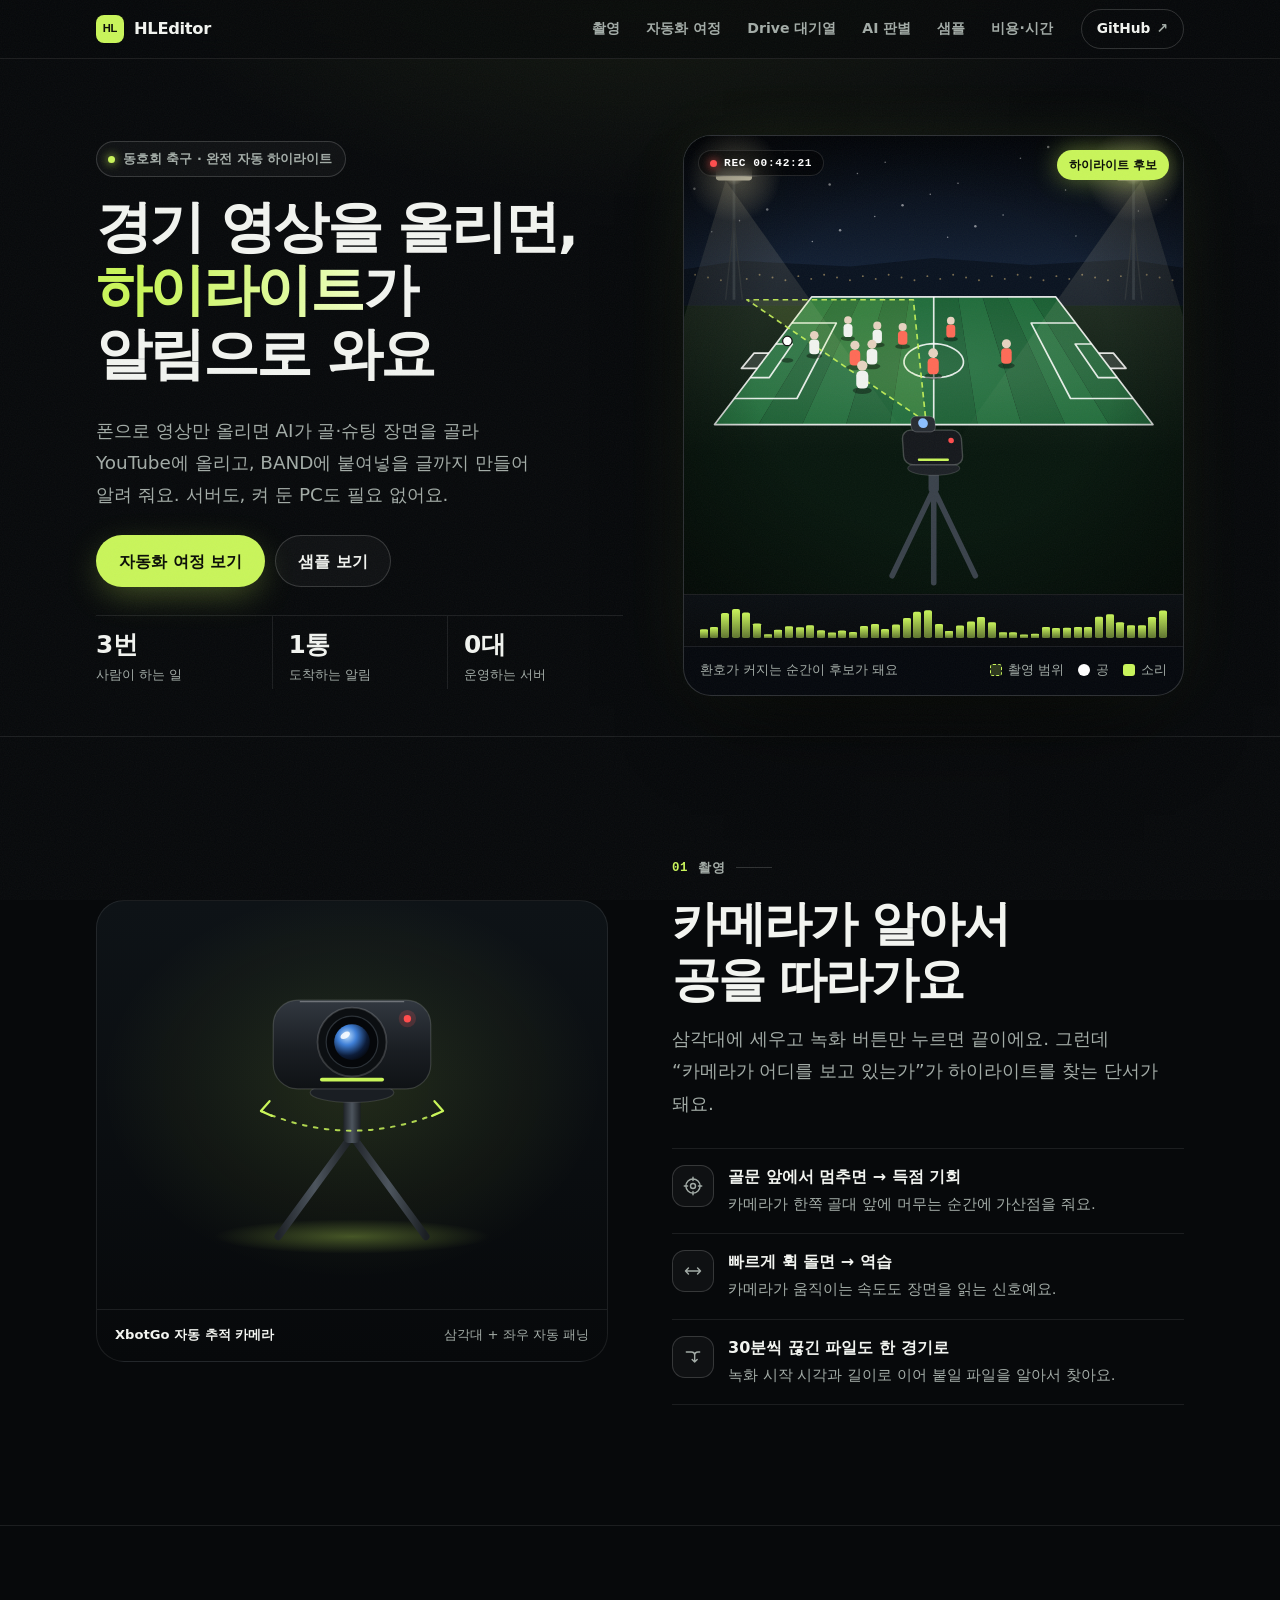
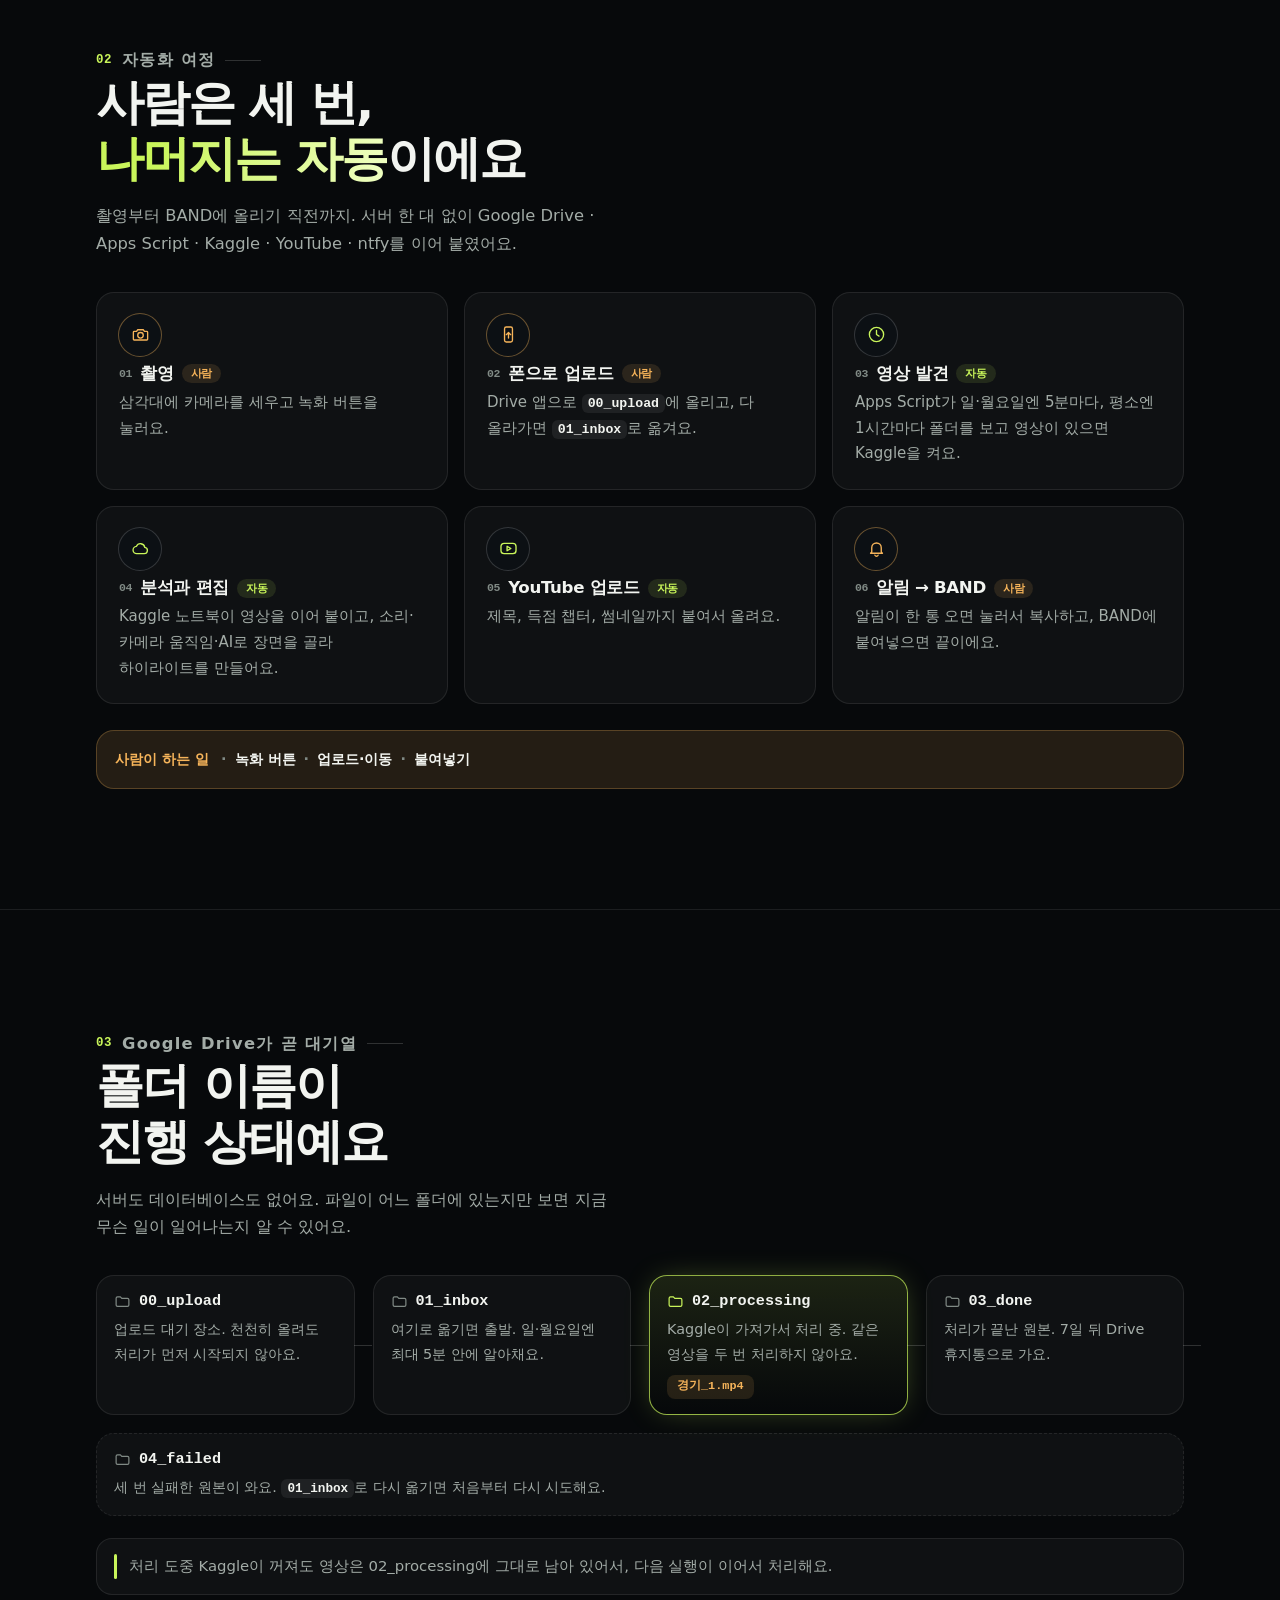
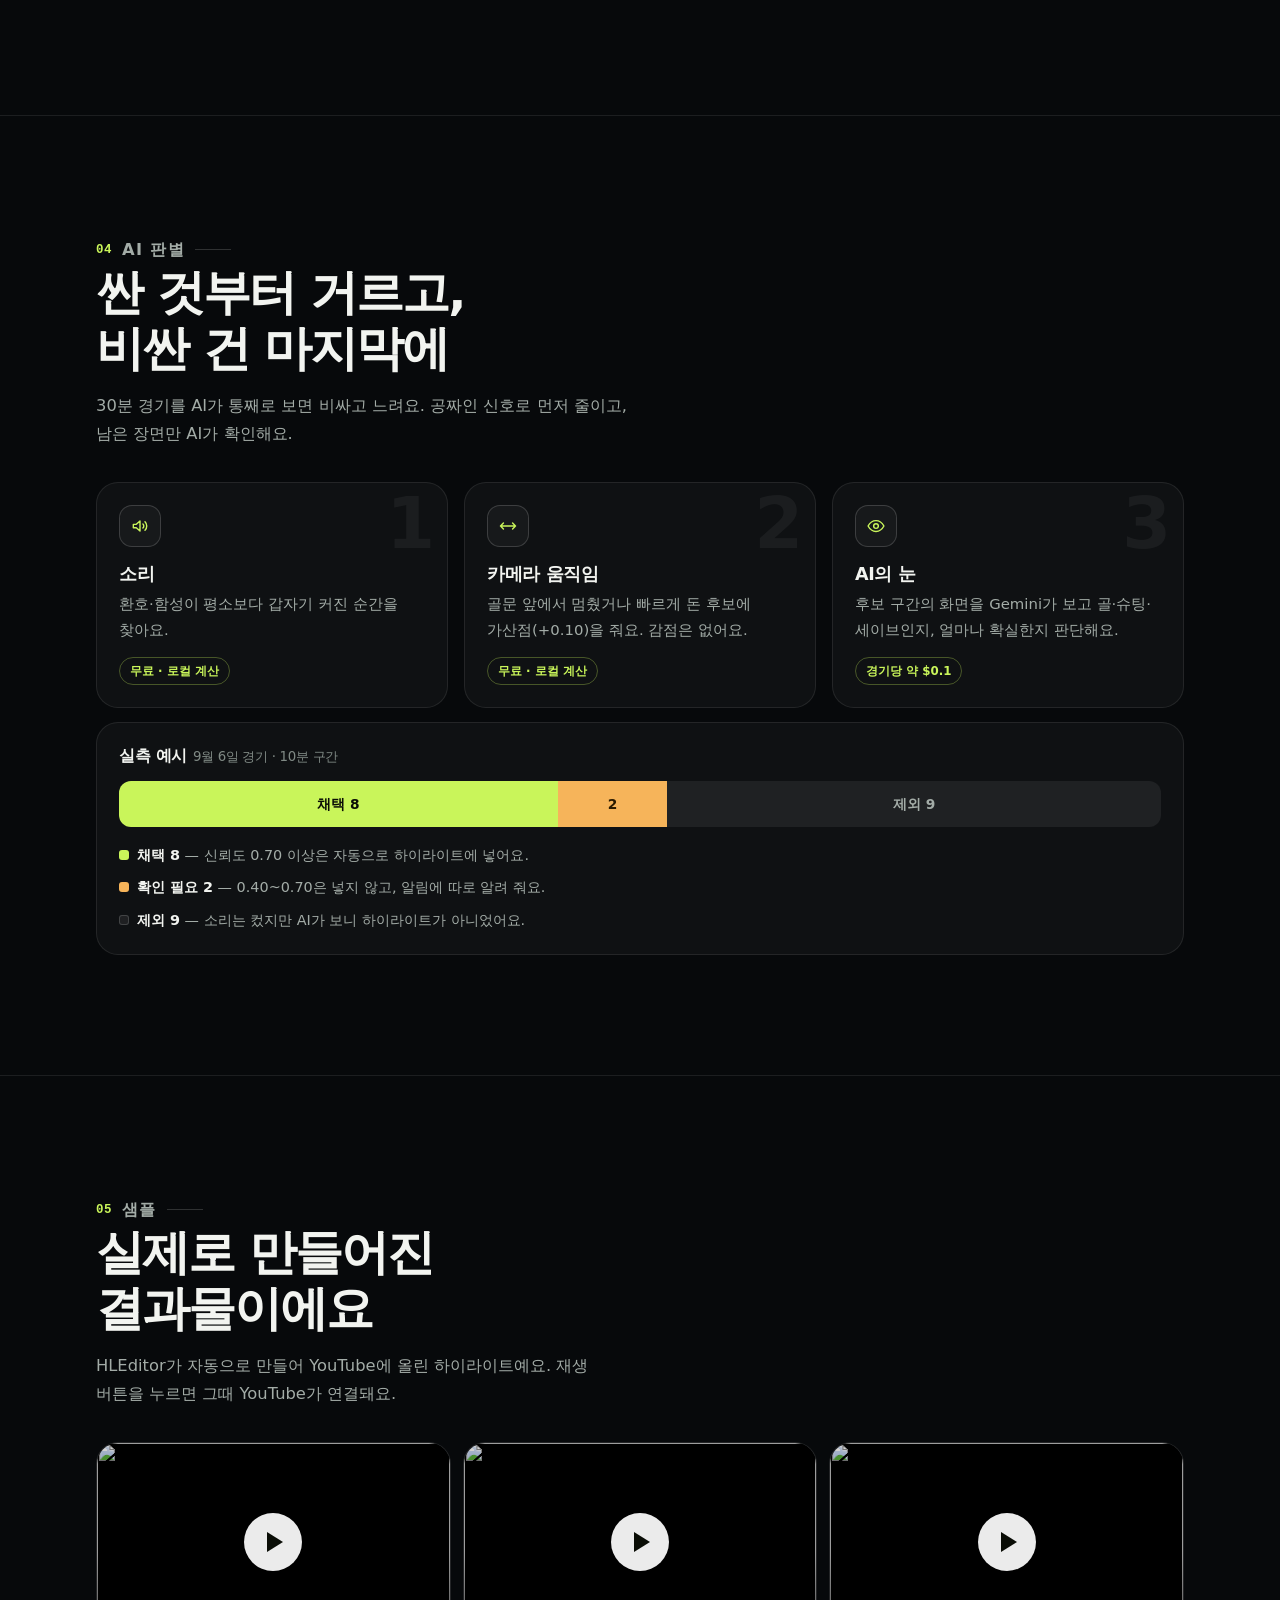
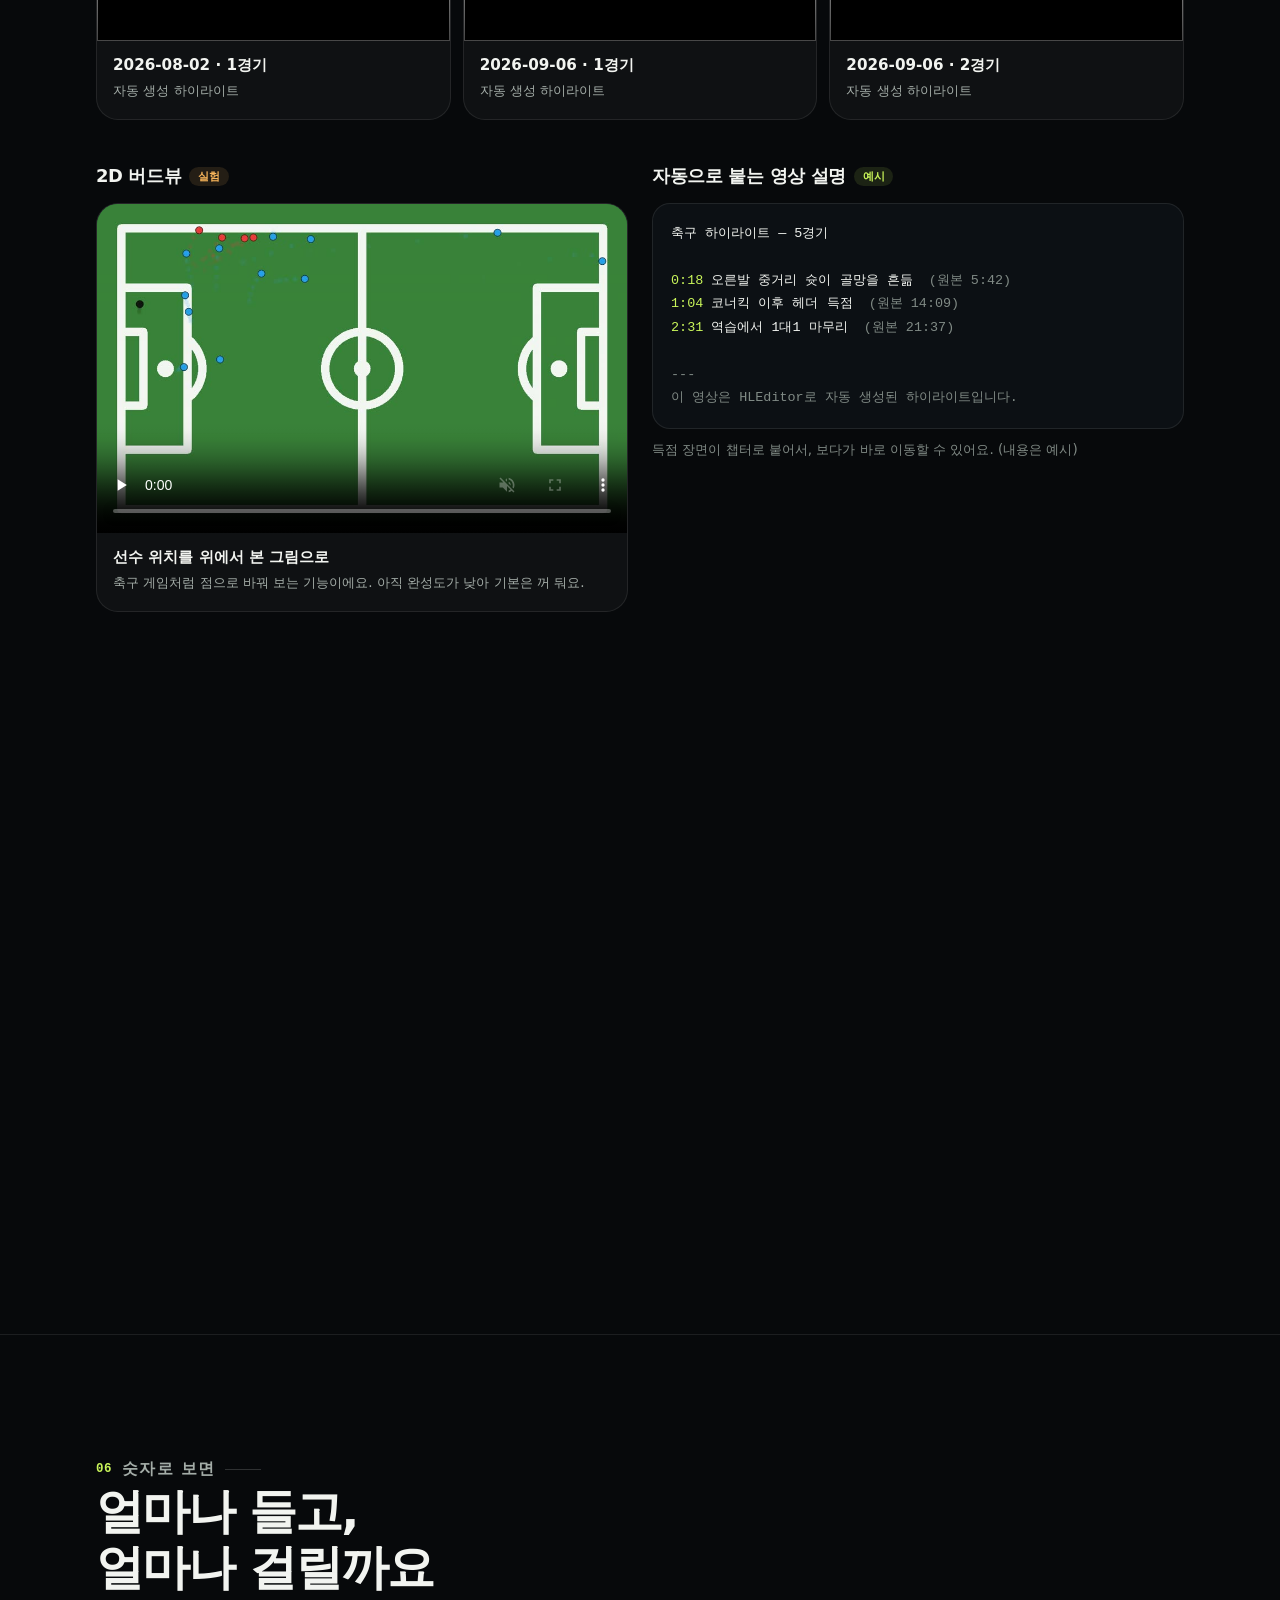
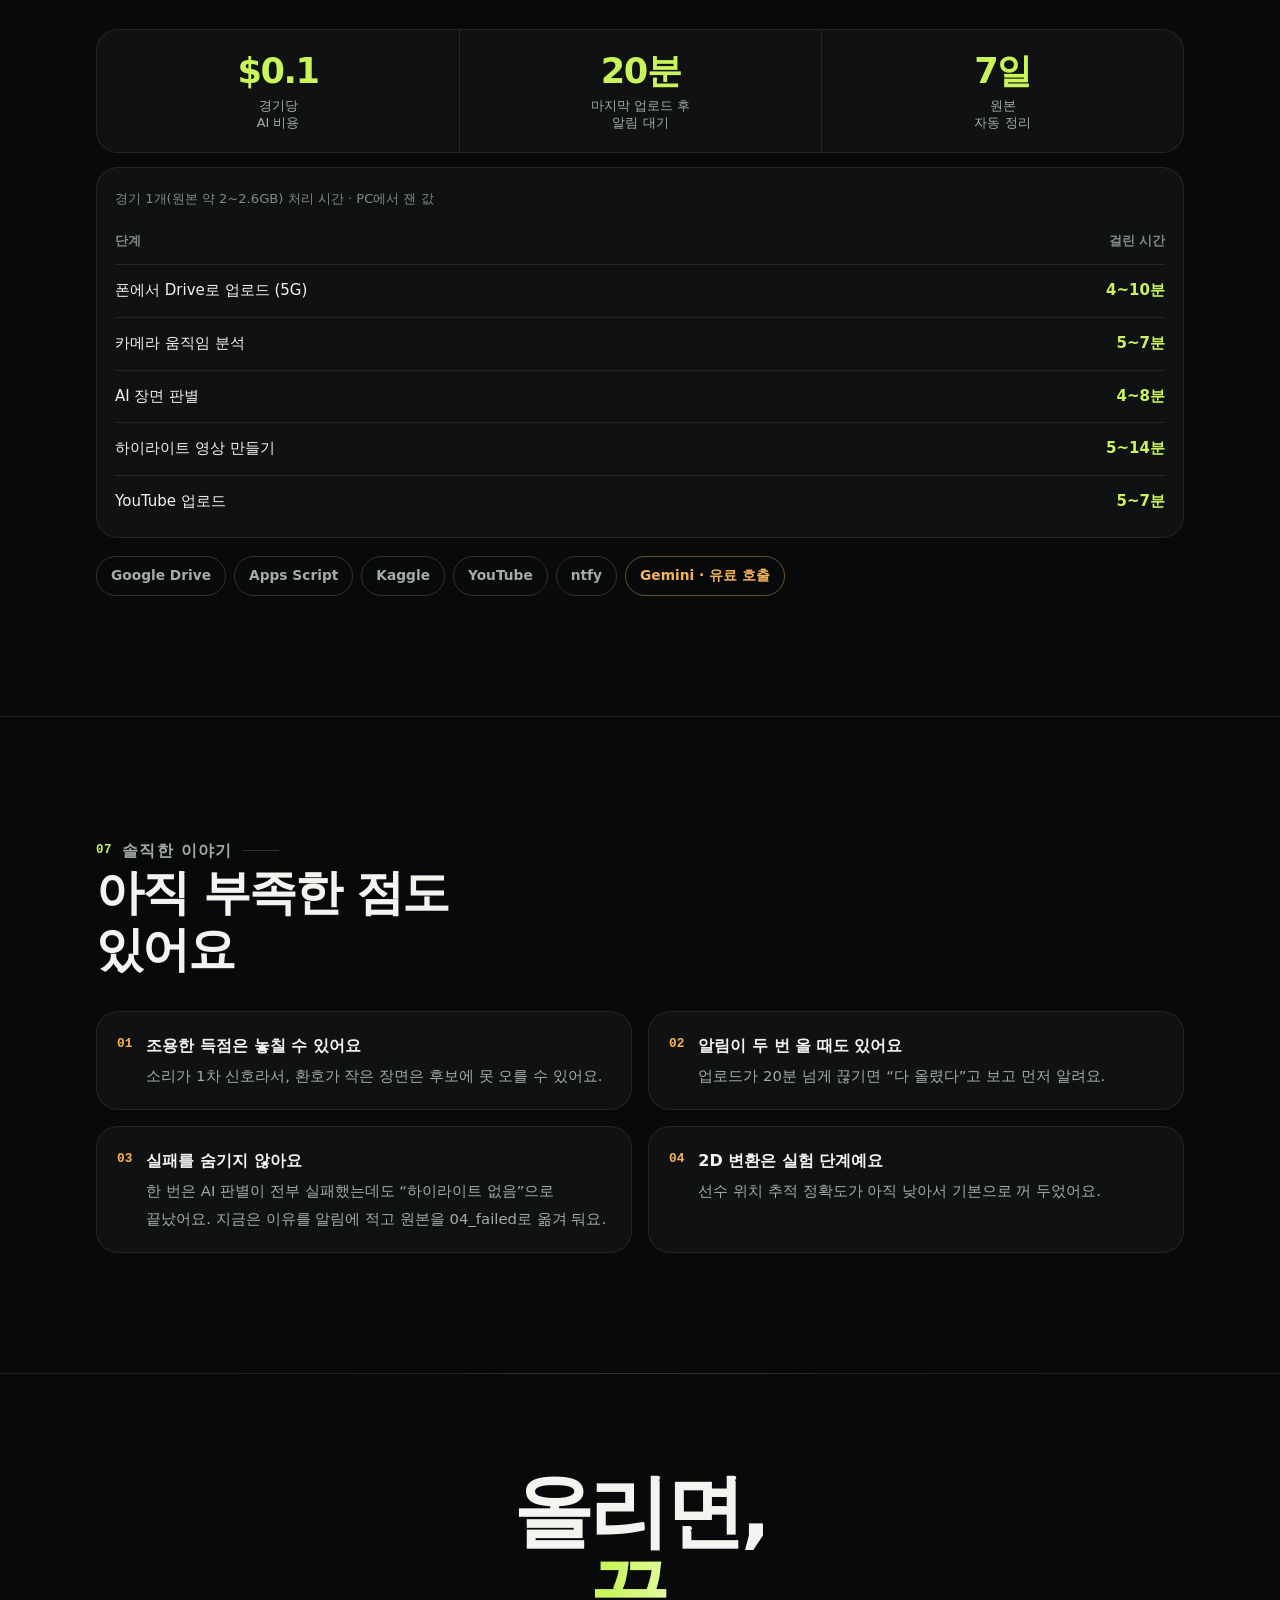
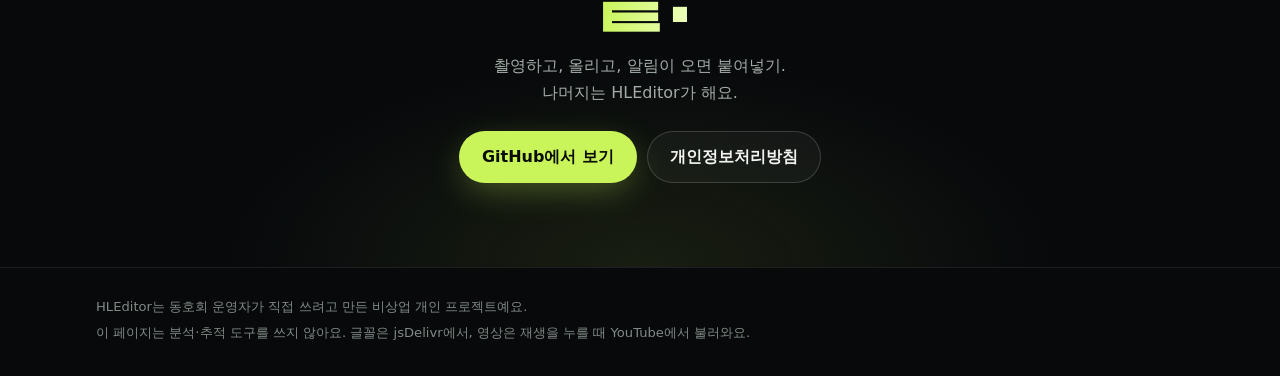
==== commit fac290e5: "style: 소개 페이지를 프리미엄 다크 디자인·모바일 우선으로 다듬기 야간 경기장 장면(조명탑·별·비네트·타임코드), 제품 사진풍 카메라 그림, Pretendard 글꼴, 모바일" ====
--- a/site/index.html
+++ b/site/index.html
@@ -5,237 +5,275 @@
 <meta name="viewport" content="width=device-width,initial-scale=1,viewport-fit=cover">
 <title>HLEditor — 경기 영상 자동 하이라이트</title>
 <meta name="description" content="동호회 축구 경기 영상을 폰으로 올리면 AI가 골 장면을 골라 YouTube에 올리고, BAND에 붙여넣을 글까지 알려 주는 자동화 파이프라인.">
-<meta name="theme-color" content="#f4f7f3" media="(prefers-color-scheme: light)">
-<meta name="theme-color" content="#0c130f" media="(prefers-color-scheme: dark)">
+<meta name="theme-color" content="#07090b">
 <meta property="og:type" content="website">
 <meta property="og:title" content="HLEditor — 올리면 하이라이트가 알림으로 옵니다">
 <meta property="og:description" content="폰으로 경기 영상만 올리면 AI가 골 장면을 골라 YouTube에 올리고 알림까지 보내 줘요. 서버 없이 Google Drive로 자동화했어요.">
-<link rel="icon" href="data:image/svg+xml,%3Csvg xmlns='http://www.w3.org/2000/svg' viewBox='0 0 32 32'%3E%3Crect width='32' height='32' rx='8' fill='%2315803d'/%3E%3Ctext x='16' y='22' font-family='Arial' font-weight='800' font-size='15' text-anchor='middle' fill='white'%3EHL%3C/text%3E%3C/svg%3E">
+<link rel="icon" href="data:image/svg+xml,%3Csvg xmlns='http://www.w3.org/2000/svg' viewBox='0 0 32 32'%3E%3Crect width='32' height='32' rx='8' fill='%23c9f55a'/%3E%3Ctext x='16' y='21.5' font-family='Arial' font-weight='900' font-size='14' text-anchor='middle' fill='%230a0d06'%3EHL%3C/text%3E%3C/svg%3E">
+<link rel="preconnect" href="https://cdn.jsdelivr.net" crossorigin>
+<link rel="stylesheet" href="https://cdn.jsdelivr.net/gh/orioncactus/pretendard@v1.3.9/dist/web/variable/pretendardvariable-dynamic-subset.min.css">
 <style>
 :root{
-  color-scheme:light dark;
-  --bg:#f4f7f3; --surface:#fff; --surface-2:#eef3ee; --ink:#13201a; --muted:#51675b; --line:#dbe4dd;
-  --brand:#15803d; --brand-ink:#0f5a2b; --brand-soft:#dcf3e3; --on-brand:#fff;
-  --hl:#b45309; --hl-soft:#fdecc8; --hl-line:#f59e0b;
-  --sky-a:#cfe6ff; --sky-b:#eef7ff; --hill:#a9d3b4; --ground:#2d7d47; --grass-a:#3a9a57; --grass-b:#348e50; --chalk:rgba(255,255,255,.92);
-  --team-a:#e5484d; --team-b:#2f7fe0; --cam:#243b2f; --cam-2:#3d5a49; --tripod:#4b5d53; --tree:#2f8049; --tree-2:#3d9459; --bld:#cfdad2;
-  --radius:18px; --shadow:0 1px 2px rgba(19,32,26,.05),0 10px 30px rgba(19,32,26,.07);
-}
-@media (prefers-color-scheme:dark){
-  :root{
-    --bg:#0c130f; --surface:#131d17; --surface-2:#1a2620; --ink:#e9f1ec; --muted:#a4b8ac; --line:#25352c;
-    --brand:#4ade80; --brand-ink:#86efac; --brand-soft:#123221; --on-brand:#04210f;
-    --hl:#fbbf24; --hl-soft:#3a2c0a; --hl-line:#fbbf24;
-    --sky-a:#10243a; --sky-b:#1b3858; --hill:#17382a; --ground:#1c4d2c; --grass-a:#27703f; --grass-b:#226439; --chalk:rgba(255,255,255,.82);
-    --cam:#cdddd3; --cam-2:#8fa99b; --tripod:#8aa094; --tree:#1b4d2e; --tree-2:#235e38; --bld:#2a3a31;
-    --shadow:0 1px 2px rgba(0,0,0,.4),0 10px 30px rgba(0,0,0,.35);
-  }
+  color-scheme:dark;
+  --bg:#07090b; --bg-2:#0c1014; --surface:rgba(255,255,255,.035); --surface-2:rgba(255,255,255,.065);
+  --line:rgba(255,255,255,.085); --line-2:rgba(255,255,255,.16);
+  --ink:#f2f4f0; --muted:#a3aca7; --faint:#808a85;
+  --volt:#c9f55a; --volt-ink:#0a0d06; --volt-soft:rgba(201,245,90,.11);
+  --amber:#f6b45a; --amber-soft:rgba(246,180,90,.12);
+  --radius:22px; --mono:ui-monospace,SFMono-Regular,Menlo,Consolas,monospace;
 }
 *{box-sizing:border-box}
-html{scroll-behavior:smooth;-webkit-text-size-adjust:100%}
-body{margin:0;background:var(--bg);color:var(--ink);font:16px/1.7 -apple-system,BlinkMacSystemFont,"Apple SD Gothic Neo","Pretendard","Malgun Gothic","Noto Sans KR",system-ui,sans-serif;word-break:keep-all;overflow-wrap:break-word;-webkit-font-smoothing:antialiased}
+html{scroll-behavior:smooth;-webkit-text-size-adjust:100%;background:var(--bg)}
+body{margin:0;color:var(--ink);background:radial-gradient(900px 560px at 50% -160px,rgba(201,245,90,.10),transparent 65%),var(--bg);font:16px/1.7 "Pretendard Variable",Pretendard,-apple-system,BlinkMacSystemFont,"Apple SD Gothic Neo","Malgun Gothic","Noto Sans KR",system-ui,sans-serif;word-break:keep-all;overflow-wrap:break-word;-webkit-font-smoothing:antialiased;-webkit-tap-highlight-color:transparent}
+body::after{content:"";position:fixed;inset:0;pointer-events:none;z-index:50;opacity:.045;background-image:url("data:image/svg+xml,%3Csvg xmlns='http://www.w3.org/2000/svg' width='160' height='160'%3E%3Cfilter id='n'%3E%3CfeTurbulence type='fractalNoise' baseFrequency='.85' numOctaves='2' stitchTiles='stitch'/%3E%3C/filter%3E%3Crect width='100%25' height='100%25' filter='url(%23n)'/%3E%3C/svg%3E")}
 img,svg,video{display:block;max-width:100%}
-a{color:var(--brand-ink)}
-:focus-visible{outline:3px solid var(--hl-line);outline-offset:3px;border-radius:6px}
-.wrap{width:100%;max-width:1040px;margin:0 auto;padding:0 max(16px,env(safe-area-inset-left)) 0 max(16px,env(safe-area-inset-right))}
-.sr{position:absolute;width:1px;height:1px;overflow:hidden;clip:rect(0 0 0 0);white-space:nowrap}
+a{color:var(--volt)}
+code{font:600 .88em/1 var(--mono);color:var(--ink);background:var(--surface-2);padding:2px 6px;border-radius:6px}
+:focus-visible{outline:2px solid var(--volt);outline-offset:3px;border-radius:8px}
+.wrap{width:100%;max-width:1120px;margin:0 auto;padding:0 max(16px,env(safe-area-inset-right)) 0 max(16px,env(safe-area-inset-left))}
 
 /* 상단 바 */
-.top{position:sticky;top:0;z-index:20;background:color-mix(in srgb,var(--bg) 88%,transparent);backdrop-filter:saturate(1.4) blur(10px);-webkit-backdrop-filter:saturate(1.4) blur(10px);border-bottom:1px solid var(--line);padding-top:env(safe-area-inset-top)}
-.bar{display:flex;align-items:center;justify-content:space-between;gap:12px;min-height:56px;flex-wrap:wrap}
-.brand{display:inline-flex;align-items:center;gap:10px;min-height:44px;font-weight:800;font-size:1.05rem;color:var(--ink);text-decoration:none;letter-spacing:-.01em}
-.brand i{display:grid;place-items:center;width:30px;height:30px;border-radius:9px;background:var(--brand);color:var(--on-brand);font:800 .8rem/1 Arial,sans-serif;font-style:normal}
-.gh{display:inline-flex;align-items:center;min-height:40px;padding:0 14px;border:1px solid var(--line);border-radius:999px;color:var(--ink);text-decoration:none;font-weight:600;font-size:.9rem;background:var(--surface)}
-.nav{display:flex;gap:6px;overflow-x:auto;width:100%;padding:0 0 10px;scrollbar-width:none;order:3}
-.nav::-webkit-scrollbar{display:none}
-.nav a{flex:none;display:inline-flex;align-items:center;min-height:42px;padding:0 14px;border-radius:999px;background:var(--surface-2);color:var(--ink);text-decoration:none;font-size:.9rem;font-weight:600}
-@media(min-width:760px){.nav{width:auto;order:0;padding:0;overflow:visible;margin-left:auto}.gh{order:1}.bar{flex-wrap:nowrap}}
+.top{position:sticky;top:0;z-index:30;background:rgba(7,9,11,.72);backdrop-filter:saturate(1.5) blur(14px);-webkit-backdrop-filter:saturate(1.5) blur(14px);border-bottom:1px solid var(--line);padding-top:env(safe-area-inset-top)}
+.bar{display:flex;align-items:center;gap:10px;height:58px}
+.brand{display:inline-flex;align-items:center;gap:10px;min-height:44px;color:var(--ink);text-decoration:none;font-weight:800;font-size:1.02rem;letter-spacing:-.02em}
+.brand i{width:28px;height:28px;border-radius:8px;display:grid;place-items:center;background:var(--volt);color:var(--volt-ink);font:900 .7rem/1 Arial,sans-serif;font-style:normal}
+.nav{display:none;margin-left:auto;gap:2px}
+.nav a{color:var(--muted);text-decoration:none;font-size:.88rem;font-weight:600;padding:8px 12px;border-radius:999px;transition:color .2s,background .2s}
+.nav a:hover{color:var(--ink);background:var(--surface-2)}
+.gh{margin-left:auto;display:inline-flex;align-items:center;gap:6px;min-height:40px;padding:0 15px;border-radius:999px;border:1px solid var(--line-2);color:var(--ink);text-decoration:none;font-size:.86rem;font-weight:600}
+.gh span{color:var(--muted)}
+@media(min-width:880px){.nav{display:flex}.gh{margin-left:6px}}
 
 /* 공통 */
-.section{padding:52px 0}
-@media(min-width:760px){.section{padding:84px 0}}
-.eyebrow{margin:0 0 10px;color:var(--brand-ink);font-weight:800;font-size:.82rem;letter-spacing:.06em}
-h1,h2,h3{line-height:1.3;letter-spacing:-.02em;margin:0}
-h2{font-size:clamp(1.55rem,5.6vw,2.2rem);margin-bottom:14px}
-.lead{font-size:clamp(1rem,3.8vw,1.15rem);color:var(--muted);margin:0;max-width:44ch}
-.sec-head{margin-bottom:28px}
-.sec-head p{margin:0;color:var(--muted);max-width:56ch}
-.card{background:var(--surface);border:1px solid var(--line);border-radius:var(--radius);box-shadow:var(--shadow)}
-.btn{display:inline-flex;align-items:center;justify-content:center;min-height:50px;padding:0 20px;border-radius:999px;font-weight:700;text-decoration:none;font-size:1rem;border:1px solid transparent;white-space:nowrap}
-.btn.primary{background:var(--brand);color:var(--on-brand)}
-.btn.ghost{background:var(--surface);color:var(--ink);border-color:var(--line)}
+.section{padding:76px 0;scroll-margin-top:58px;border-top:1px solid var(--line)}
+@media(min-width:880px){.section{padding:120px 0}}
+.kicker{display:flex;align-items:center;gap:10px;margin:0 0 16px;font-size:.82rem;font-weight:700;letter-spacing:.08em;color:var(--muted)}
+.kicker b{font:600 .78rem/1 var(--mono);color:var(--volt);letter-spacing:.04em}
+.kicker::after{content:"";width:36px;height:1px;background:var(--line-2)}
+h1,h2,h3{margin:0;font-weight:800}
+h2{font-size:clamp(1.85rem,7.6vw,3rem);line-height:1.17;letter-spacing:-.04em;margin-bottom:16px}
+h3{letter-spacing:-.02em;line-height:1.35}
+.hl{background:linear-gradient(100deg,var(--volt) 20%,#efffc2);-webkit-background-clip:text;background-clip:text;color:transparent}
+.sec-head{margin-bottom:34px}
+.sec-head p{margin:0;color:var(--muted);max-width:52ch;font-size:1.02rem}
+.card{background:var(--surface);border:1px solid var(--line);border-radius:var(--radius)}
+.btn{flex:1 1 auto;display:inline-flex;align-items:center;justify-content:center;gap:8px;min-height:52px;padding:0 22px;border-radius:999px;font-weight:700;font-size:1rem;text-decoration:none;white-space:nowrap;border:1px solid transparent;transition:transform .2s,box-shadow .2s,background .2s}
+.btn.primary{background:var(--volt);color:var(--volt-ink);box-shadow:0 10px 34px -6px rgba(201,245,90,.35)}
+.btn.ghost{background:var(--surface);color:var(--ink);border-color:var(--line-2)}
+.btn:active{transform:scale(.98)}
 .cta{display:flex;flex-wrap:wrap;gap:10px;margin-top:24px}
-.cta .btn{flex:1 1 auto}
-@media(min-width:560px){.cta .btn{flex:0 0 auto}}
-.js .reveal:not(.in){opacity:0;transform:translateY(14px)}
-.reveal{transition:opacity .6s ease,transform .6s ease}
+@media(min-width:560px){.btn{flex:0 0 auto}}
+.tag{display:inline-flex;align-items:center;padding:2px 9px;border-radius:999px;font-size:.7rem;font-weight:800;background:var(--volt-soft);color:var(--volt);vertical-align:2px}
+.tag.h{background:var(--amber-soft);color:var(--amber)}
+.ic{flex:none;width:42px;height:42px;border-radius:13px;display:grid;place-items:center;border:1px solid var(--line-2);background:var(--surface);color:var(--volt)}
+.ic svg{width:20px;height:20px;fill:none;stroke:currentColor;stroke-width:1.7;stroke-linecap:round;stroke-linejoin:round}
+.js .reveal:not(.in){opacity:0;transform:translateY(18px)}
+.reveal{transition:opacity .8s cubic-bezier(.2,.7,.2,1),transform .8s cubic-bezier(.2,.7,.2,1)}
 
 /* 히어로 */
-.hero{padding:34px 0 8px;background:radial-gradient(1200px 420px at 80% -10%,var(--brand-soft),transparent 70%)}
-.hero h1{font-size:clamp(1.7rem,7.2vw,2.5rem);font-weight:800;margin-bottom:16px}
-.hero h1 em{font-style:normal;color:var(--brand);background:linear-gradient(transparent 62%,var(--hl-soft) 62%)}
-.hero-grid{display:grid;gap:28px;align-items:center}
-@media(min-width:900px){.hero{padding:64px 0 24px}.hero-grid{grid-template-columns:1.15fr 1fr;gap:44px}}
-.scene{margin:0;border-radius:22px;overflow:hidden;border:1px solid var(--line);box-shadow:var(--shadow);background:var(--surface)}
-.scene-box{position:relative;aspect-ratio:360/330;background:var(--ground)}
+.hero{padding:30px 0 0;position:relative}
+.hero-grid{display:grid;gap:26px}
+.badge{display:inline-flex;align-items:center;gap:8px;margin:0 0 18px;padding:6px 13px 6px 11px;border-radius:999px;border:1px solid var(--line-2);background:var(--surface);font-size:.8rem;font-weight:600;color:var(--muted)}
+.badge i{width:7px;height:7px;border-radius:50%;background:var(--volt);box-shadow:0 0 10px var(--volt)}
+.hero h1{font-size:clamp(2.05rem,8.6vw,3.5rem);line-height:1.13;letter-spacing:-.045em}
+.lead{margin:0;color:var(--muted);font-size:clamp(1.02rem,4vw,1.15rem);line-height:1.75;max-width:40ch}
+.hero-stats{display:grid;grid-template-columns:repeat(3,1fr);margin:28px 0 0;padding:0;list-style:none;border-top:1px solid var(--line)}
+.hero-stats li{padding:14px 0 2px}
+.hero-stats li+li{padding-left:16px;border-left:1px solid var(--line)}
+.hero-stats b{display:block;font-size:1.55rem;letter-spacing:-.03em;line-height:1.2}
+.hero-stats span{font-size:.8rem;color:var(--muted)}
+@media(min-width:960px){
+  .hero{padding:76px 0 40px}
+  .hero-grid{grid-template-columns:1.05fr 1fr;grid-template-areas:"copy scene" "sub scene";column-gap:60px;row-gap:30px;align-items:center}
+  .hero-copy{grid-area:copy;align-self:end}.scene{grid-area:scene}.hero-sub{grid-area:sub;align-self:start}
+}
+
+/* 촬영 장면 */
+.scene{margin:0 -16px;position:relative;background:#05080d;border-block:1px solid var(--line);overflow:hidden}
+@media(min-width:600px){.scene{margin:0;border:1px solid var(--line-2);border-radius:28px;box-shadow:0 50px 90px -40px rgba(0,0,0,.9),0 0 80px -20px rgba(201,245,90,.12)}}
+.scene-box{position:relative;aspect-ratio:360/330}
 .scene-box svg{width:100%;height:100%}
-.rec{position:absolute;left:12px;top:12px;display:inline-flex;align-items:center;gap:6px;padding:4px 10px;border-radius:999px;background:rgba(10,20,15,.72);color:#fff;font:700 .72rem/1.4 Arial,sans-serif;letter-spacing:.08em}
-.rec i{width:8px;height:8px;border-radius:50%;background:#ef4444;animation:blink 1.2s steps(2,start) infinite}
-.goal-tag{position:absolute;right:12px;top:12px;padding:5px 12px;border-radius:999px;background:var(--hl-line);color:#2a1a00;font-weight:800;font-size:.8rem;opacity:0;transform:translateY(-6px) scale(.96);transition:opacity .25s,transform .25s}
+.rec{position:absolute;left:14px;top:14px;display:inline-flex;align-items:center;gap:7px;padding:5px 11px;border-radius:999px;background:rgba(0,0,0,.5);backdrop-filter:blur(6px);-webkit-backdrop-filter:blur(6px);border:1px solid rgba(255,255,255,.12);color:#fff;font:600 .7rem/1.3 var(--mono);letter-spacing:.06em}
+.rec i{width:7px;height:7px;border-radius:50%;background:#ff4d4d;box-shadow:0 0 8px #ff4d4d;animation:blink 1.2s steps(2,start) infinite}
+.goal-tag{position:absolute;right:14px;top:14px;padding:5px 12px;border-radius:999px;background:var(--volt);color:var(--volt-ink);font-weight:800;font-size:.75rem;opacity:0;transform:translateY(-6px);transition:opacity .25s,transform .25s;box-shadow:0 0 24px rgba(201,245,90,.45)}
 .scene[data-hot="1"] .goal-tag{opacity:1;transform:none}
-.wave{display:flex;align-items:flex-end;gap:3px;height:54px;padding:8px 14px 6px;background:var(--surface-2);border-top:1px solid var(--line)}
-.wave i{flex:1;height:100%;background:var(--brand);border-radius:2px;transform-origin:bottom;transform:scaleY(.15);opacity:.55}
-.scene[data-hot="1"] .wave i{background:var(--hl-line);opacity:1}
-.scene figcaption{padding:12px 14px 14px;font-size:.88rem;color:var(--muted);display:grid;gap:6px}
-.legend{display:flex;flex-wrap:wrap;gap:6px 16px;margin:0;padding:0;list-style:none;color:var(--muted);font-size:.84rem}
-.legend li{display:inline-flex;align-items:center;gap:7px}
-.sw{width:14px;height:14px;border-radius:4px;display:inline-block}
-.sw.cone{background:rgba(245,158,11,.35);border:1.5px dashed var(--hl-line)}
-.sw.ball{background:#fff;border:2px solid #222;border-radius:50%}
-.sw.wv{background:var(--brand)}
+.wave{display:flex;align-items:flex-end;gap:3px;height:52px;padding:10px 16px 8px;border-top:1px solid var(--line);background:linear-gradient(#0a0e12,#07090b)}
+.wave i{flex:1;height:100%;border-radius:2px;background:linear-gradient(to top,rgba(201,245,90,.18),rgba(201,245,90,.6));transform-origin:bottom;transform:scaleY(.15)}
+.scene[data-hot="1"] .wave i{background:linear-gradient(to top,rgba(201,245,90,.45),var(--volt))}
+.scene figcaption{display:flex;flex-wrap:wrap;align-items:center;justify-content:space-between;gap:8px 16px;padding:12px 16px 14px;border-top:1px solid var(--line);font-size:.8rem;color:var(--muted)}
+.legend{display:flex;gap:14px;margin:0;padding:0;list-style:none}
+.legend li{display:inline-flex;align-items:center;gap:6px}
+.sw{width:12px;height:12px;border-radius:3px;display:inline-block}
+.sw.cone{background:rgba(201,245,90,.2);border:1px dashed var(--volt)}
+.sw.ball{background:#fff;border-radius:50%}
+.sw.wv{background:var(--volt)}
 @keyframes blink{to{visibility:hidden}}
 .led{animation:blink 1.4s steps(2,start) infinite}
 
 /* 촬영 장비 */
-.shoot-grid{display:grid;gap:22px}
-@media(min-width:820px){.shoot-grid{grid-template-columns:.9fr 1.1fr;gap:44px;align-items:center}}
-.gear{margin:0;overflow:hidden}
-.gear-media{position:relative;aspect-ratio:4/3;display:grid;place-items:center;background:linear-gradient(var(--sky-a),var(--sky-b));color:var(--ink)}
-.gear-media svg{width:min(62%,250px);height:auto}
-.gear-media img{position:absolute;inset:0;width:100%;height:100%;object-fit:cover;z-index:1}
-.gear figcaption{padding:12px 16px;font-size:.88rem;color:var(--muted);border-top:1px solid var(--line)}
-.facts{list-style:none;margin:20px 0 0;padding:0;display:grid;gap:12px}
-.facts li{display:grid;grid-template-columns:40px 1fr;gap:12px;align-items:start}
-.facts .ic{width:40px;height:40px;border-radius:12px;display:grid;place-items:center;background:var(--brand-soft);color:var(--brand-ink)}
-.facts b{display:block;line-height:1.4}
-.facts span{color:var(--muted);font-size:.95rem}
-.ic svg,.ico svg{width:22px;height:22px;fill:none;stroke:currentColor;stroke-width:1.8;stroke-linecap:round;stroke-linejoin:round}
-
-/* 여정 */
-.alt{background:var(--surface-2);border-block:1px solid var(--line)}
-.steps{list-style:none;margin:0;padding:0;display:grid;gap:14px}
-.step{position:relative;display:grid;grid-template-columns:52px 1fr;gap:2px 14px;padding:16px;background:var(--surface);border:1px solid var(--line);border-radius:var(--radius);box-shadow:var(--shadow)}
-.step:not(:last-child)::after{content:"";position:absolute;left:41px;bottom:-15px;width:2px;height:15px;background:var(--line)}
-.step .ico{grid-row:span 3;width:52px;height:52px;border-radius:15px;display:grid;place-items:center;background:var(--brand-soft);color:var(--brand-ink)}
-.step[data-who=human] .ico{background:var(--hl-soft);color:var(--hl)}
-.step h3{font-size:1.06rem;display:flex;align-items:center;flex-wrap:wrap;gap:8px}
-.step p{margin:2px 0 0;color:var(--muted);font-size:.95rem}
-.step small{color:var(--muted);font-size:.8rem}
-.tag{display:inline-block;padding:1px 9px;border-radius:999px;font-size:.72rem;font-weight:800;background:var(--brand-soft);color:var(--brand-ink)}
-.step[data-who=human] .tag{background:var(--hl-soft);color:var(--hl)}
-.three{display:flex;flex-wrap:wrap;gap:8px;margin:22px 0 0;padding:0;list-style:none}
-.three li{padding:8px 14px;border-radius:999px;background:var(--hl-soft);color:var(--hl);font-weight:700;font-size:.9rem}
+.shoot-grid{display:grid;gap:30px}
+@media(min-width:880px){.shoot-grid{grid-template-columns:1fr 1fr;gap:64px;align-items:center}}
+.gear{margin:0;overflow:hidden;border-radius:28px;border:1px solid var(--line);background:radial-gradient(70% 60% at 50% 40%,rgba(201,245,90,.12),transparent 70%),linear-gradient(#0e1317,#07090b)}
+.gear-media{aspect-ratio:5/4;display:grid;place-items:center}
+.gear-media svg{width:min(76%,320px);height:auto}
+.gear figcaption{display:flex;justify-content:space-between;gap:12px;padding:14px 18px;border-top:1px solid var(--line);font-size:.82rem;color:var(--muted)}
+.gear figcaption b{color:var(--ink)}
+.facts{list-style:none;margin:28px 0 0;padding:0;border-top:1px solid var(--line)}
+.facts li{display:flex;gap:14px;padding:16px 0;border-bottom:1px solid var(--line)}
+.facts b{display:block;font-size:1rem;line-height:1.45;margin-bottom:2px}
+.facts span{color:var(--muted);font-size:.93rem}
+
+/* 자동화 여정 */
+.steps{position:relative;list-style:none;margin:0;padding:0;display:grid;gap:12px}
+.steps::before{content:"";position:absolute;left:21px;top:24px;bottom:24px;width:1px;background:linear-gradient(var(--amber),var(--volt) 30%,var(--volt) 75%,var(--amber))}
+.step{position:relative;display:grid;grid-template-columns:44px 1fr;gap:14px;align-items:start}
+.node{position:relative;z-index:1;width:44px;height:44px;border-radius:50%;display:grid;place-items:center;background:var(--bg-2);border:1px solid var(--line-2);color:var(--volt)}
+.node svg{width:19px;height:19px;fill:none;stroke:currentColor;stroke-width:1.7;stroke-linecap:round;stroke-linejoin:round}
+.step.h .node{color:var(--amber);border-color:rgba(246,180,90,.4)}
+.step .body{padding:15px 17px;border:1px solid var(--line);border-radius:18px;background:var(--surface)}
+.step h3{font-size:1.04rem;display:flex;align-items:center;gap:8px;flex-wrap:wrap}
+.step h3 small{font:600 .72rem/1 var(--mono);color:var(--faint)}
+.step p{margin:5px 0 0;color:var(--muted);font-size:.94rem}
+.three{display:flex;flex-wrap:wrap;align-items:center;gap:8px;margin:26px 0 0;padding:16px 18px;border-radius:18px;border:1px solid rgba(246,180,90,.25);background:var(--amber-soft);list-style:none;font-size:.9rem}
+.three b{color:var(--amber);margin-right:4px}
+.three li{color:var(--ink);font-weight:600}
+.three li+li::before{content:"·";margin-right:8px;color:var(--faint)}
 @media(min-width:900px){
   .steps{grid-template-columns:repeat(3,1fr);gap:16px}
-  .step{grid-template-columns:1fr;padding:20px}
-  .step .ico{grid-row:auto;margin-bottom:10px}
-  .step:not(:last-child)::after{display:none}
+  .steps::before{display:none}
+  .step{grid-template-columns:1fr;gap:0}
+  .step .body{padding:58px 22px 22px;height:100%}
+  .node{position:absolute;left:22px;top:-1px;transform:translateY(22px);z-index:2}
+  .step h3{margin-top:12px}
 }
 
 /* Drive 대기열 */
-.lanes{list-style:none;margin:0;padding:0;display:grid;gap:12px}
-.lane{position:relative;padding:14px 16px;background:var(--surface);border:2px solid var(--line);border-radius:16px;transition:border-color .3s,box-shadow .3s,transform .3s}
-.lane code{display:inline-flex;align-items:center;gap:8px;font:700 .95rem/1.4 ui-monospace,SFMono-Regular,Menlo,Consolas,monospace;color:var(--ink)}
-.lane code svg{width:18px;height:18px;fill:none;stroke:currentColor;stroke-width:1.8;stroke-linecap:round;stroke-linejoin:round;color:var(--muted)}
-.lane p{margin:4px 0 0;color:var(--muted);font-size:.9rem}
-.lane .file{display:none;margin-top:8px;padding:3px 10px;border-radius:8px;background:var(--hl-soft);color:var(--hl);font-size:.78rem;font-weight:700;width:max-content}
-.lane.on{border-color:var(--brand);box-shadow:0 0 0 4px var(--brand-soft)}
+.lanes{list-style:none;margin:0;padding:0;display:grid;gap:14px}
+.lane{position:relative;padding:15px 17px;border:1px solid var(--line);border-radius:18px;background:var(--surface);transition:border-color .35s,box-shadow .35s,background .35s}
+.lane .fn{display:flex;align-items:center;gap:8px;font:600 .95rem/1.4 var(--mono)}
+.lane .fn svg{width:17px;height:17px;fill:none;stroke:var(--faint);stroke-width:1.7;stroke-linecap:round;stroke-linejoin:round}
+.lane p{margin:5px 0 0;color:var(--muted);font-size:.9rem}
+.lane .file{display:none;margin-top:9px;padding:3px 10px;border-radius:8px;background:var(--amber-soft);color:var(--amber);font:600 .74rem/1.5 var(--mono);width:max-content}
+.lane.on{border-color:rgba(201,245,90,.7);background:linear-gradient(var(--volt-soft),transparent);box-shadow:0 0 30px -8px rgba(201,245,90,.35)}
+.lane.on .fn svg{stroke:var(--volt)}
 .lane.on .file{display:inline-block}
-.lane:not(:last-child)::after{content:"↓";position:absolute;left:50%;bottom:-19px;transform:translateX(-50%);color:var(--muted);font-weight:800;line-height:1}
+.lane:not(:last-child)::after{content:"";position:absolute;left:26px;bottom:-15px;width:1px;height:14px;background:var(--line-2)}
 .lane.fail{border-style:dashed}
 .lane.fail::after{display:none}
 @media(min-width:900px){
-  .lanes{grid-template-columns:repeat(4,1fr);gap:22px}
-  .lane:not(:last-child)::after{content:"→";left:auto;right:-18px;bottom:auto;top:50%;transform:translateY(-50%)}
+  .lanes{grid-template-columns:repeat(4,1fr);gap:18px}
+  .lane:not(:last-child)::after{left:auto;right:-18px;bottom:auto;top:50%;width:18px;height:1px}
   .lane.fail{grid-column:1/-1}
 }
-.note{margin:22px 0 0;padding:14px 16px;border-left:4px solid var(--hl-line);background:var(--hl-soft);border-radius:0 12px 12px 0;color:var(--ink);font-size:.95rem}
-
-/* AI 단계 */
-.funnel{display:grid;gap:14px}
-@media(min-width:820px){.funnel{grid-template-columns:repeat(3,1fr)}}
-.stage{padding:18px}
-.stage .ico{width:44px;height:44px;border-radius:13px;display:grid;place-items:center;background:var(--brand-soft);color:var(--brand-ink);margin-bottom:10px}
-.stage h3{font-size:1.05rem;margin-bottom:4px}
-.stage p{margin:0;color:var(--muted);font-size:.94rem}
-.stage .cost{margin-top:10px;display:inline-block;font-size:.78rem;font-weight:800;color:var(--brand-ink);background:var(--brand-soft);padding:2px 10px;border-radius:999px}
-.result{margin-top:18px;padding:18px}
-.result h3{font-size:1rem;margin-bottom:12px}
-.seg{display:flex;height:44px;border-radius:12px;overflow:hidden;font-weight:800;font-size:.85rem;line-height:44px;text-align:center;color:#fff}
+.note{display:flex;gap:12px;margin:22px 0 0;padding:15px 17px;border-radius:16px;border:1px solid var(--line);background:var(--surface);color:var(--muted);font-size:.93rem}
+.note::before{content:"";flex:none;width:3px;border-radius:2px;background:var(--volt)}
+
+/* AI 판별 */
+.funnel{display:grid;gap:12px}
+@media(min-width:880px){.funnel{grid-template-columns:repeat(3,1fr);gap:16px}}
+.stage{position:relative;overflow:hidden;padding:22px}
+.stage .n{position:absolute;right:16px;top:6px;font-size:4.4rem;font-weight:800;letter-spacing:-.06em;line-height:1;color:rgba(255,255,255,.05)}
+.stage .ic{margin-bottom:16px}
+.stage h3{font-size:1.1rem;margin-bottom:6px}
+.stage p{margin:0;color:var(--muted);font-size:.93rem}
+.cost{display:inline-block;margin-top:14px;padding:3px 10px;border-radius:999px;border:1px solid rgba(201,245,90,.3);color:var(--volt);font-size:.74rem;font-weight:700}
+.result{margin-top:14px;padding:22px}
+.result h3{font-size:1rem;margin-bottom:14px}
+.result h3 small{font-weight:500;color:var(--faint);margin-left:6px}
+.seg{display:flex;height:46px;border-radius:12px;overflow:hidden;font-weight:800;font-size:.86rem;line-height:46px;text-align:center}
 .seg span{white-space:nowrap;overflow:hidden}
-.seg .a{background:var(--brand);color:var(--on-brand)}
-.seg .m{background:var(--hl-line);color:#2a1a00}
-.seg .x{background:var(--surface-2);color:var(--muted);border:1px solid var(--line)}
-.result ul{margin:14px 0 0;padding:0;list-style:none;display:grid;gap:6px;color:var(--muted);font-size:.9rem}
+.seg .a{background:var(--volt);color:var(--volt-ink)}
+.seg .m{background:var(--amber);color:#2a1a00}
+.seg .x{background:var(--surface-2);color:var(--muted)}
+.result ul{margin:16px 0 0;padding:0;list-style:none;display:grid;gap:8px;color:var(--muted);font-size:.9rem}
 .result b{color:var(--ink)}
-.dot{display:inline-block;width:11px;height:11px;border-radius:3px;margin-right:7px;vertical-align:-1px}
-.dot.a{background:var(--brand)}.dot.m{background:var(--hl-line)}.dot.x{background:var(--surface-2);border:1px solid var(--muted)}
+.dot{display:inline-block;width:10px;height:10px;border-radius:3px;margin-right:8px;vertical-align:0}
+.dot.a{background:var(--volt)}.dot.m{background:var(--amber)}.dot.x{background:var(--surface-2);border:1px solid var(--line-2)}
 
 /* 샘플 */
-.sub{margin:38px 0 14px;font-size:1.15rem}
-.vgrid{display:grid;grid-auto-flow:column;grid-auto-columns:84%;gap:12px;overflow-x:auto;scroll-snap-type:x mandatory;margin:0 -16px;padding:2px 16px 14px;scrollbar-width:none}
+.sub{display:flex;align-items:center;gap:8px;margin:44px 0 14px;font-size:1.12rem}
+.sub:first-of-type{margin-top:0}
+.hint{margin:-4px 0 12px;color:var(--faint);font-size:.82rem}
+@media(min-width:900px){.hint{display:none}}
+.vgrid{display:grid;grid-auto-flow:column;grid-auto-columns:86%;gap:12px;overflow-x:auto;scroll-snap-type:x mandatory;margin:0 -16px;padding:0 16px 6px;scroll-padding:0 16px;scrollbar-width:none}
 .vgrid::-webkit-scrollbar{display:none}
-.vcard{scroll-snap-align:center;overflow:hidden}
+.vcard{scroll-snap-align:start;overflow:hidden}
 @media(min-width:900px){.vgrid{grid-auto-flow:row;grid-template-columns:repeat(3,1fr);grid-auto-columns:auto;overflow:visible;margin:0;padding:0}}
 .frame{position:relative;aspect-ratio:16/9;background:#000}
 .frame iframe{position:absolute;inset:0;width:100%;height:100%;border:0}
-.yt{position:absolute;inset:0;width:100%;height:100%;padding:0;border:0;cursor:pointer;background:#000;display:block}
-.yt img{width:100%;height:100%;object-fit:cover;opacity:.92}
-.yt .play{position:absolute;left:50%;top:50%;width:64px;height:64px;margin:-32px 0 0 -32px;border-radius:50%;background:rgba(255,255,255,.94);display:grid;place-items:center;box-shadow:0 4px 18px rgba(0,0,0,.4)}
-.yt .play::before{content:"";margin-left:5px;border-style:solid;border-width:11px 0 11px 18px;border-color:transparent transparent transparent #14201a}
-.vmeta{padding:12px 14px 14px}
+.yt{position:absolute;inset:0;width:100%;height:100%;padding:0;border:0;cursor:pointer;background:#000;overflow:hidden}
+.yt img{width:100%;height:100%;object-fit:cover;opacity:.82;transition:opacity .3s,transform .7s}
+.yt:hover img{opacity:1;transform:scale(1.04)}
+.yt::after{content:"";position:absolute;inset:0;background:linear-gradient(transparent 55%,rgba(0,0,0,.55))}
+.yt .play{position:absolute;left:50%;top:50%;z-index:1;width:58px;height:58px;margin:-29px 0 0 -29px;border-radius:50%;background:rgba(255,255,255,.92);display:grid;place-items:center;box-shadow:0 10px 30px rgba(0,0,0,.5)}
+.yt .play::before{content:"";margin-left:4px;border-style:solid;border-width:10px 0 10px 16px;border-color:transparent transparent transparent #0a0d06}
+.vmeta{padding:14px 16px 16px}
 .vmeta b{display:block;font-size:.95rem;line-height:1.4}
 .vmeta span{color:var(--muted);font-size:.84rem}
+.pair{display:grid;gap:8px}
+@media(min-width:900px){.pair{grid-template-columns:1fr 1fr;gap:24px;align-items:start}.pair .sub{margin-top:44px}}
 .v2d{overflow:hidden}
-.v2d video{width:100%;height:auto;background:#2f7d3f;aspect-ratio:960/596}
-.pair{display:grid;gap:18px}
-@media(min-width:900px){.pair{grid-template-columns:1fr 1fr;align-items:start}}
-pre.desc{margin:0;padding:16px;background:var(--surface-2);border-radius:14px;overflow-x:auto;font:.84rem/1.7 ui-monospace,SFMono-Regular,Menlo,Consolas,"Malgun Gothic",monospace;color:var(--ink);white-space:pre-wrap;word-break:break-all}
-.phones{display:grid;gap:22px;justify-items:center}
-@media(min-width:760px){.phones{grid-template-columns:auto auto;justify-content:center;gap:48px;align-items:center}}
-.phone{width:min(290px,100%);aspect-ratio:9/17;border-radius:38px;padding:10px;background:#111a15;box-shadow:var(--shadow),0 0 0 2px #2a3a31 inset}
-.screen{height:100%;border-radius:30px;padding:36px 14px 18px;background:linear-gradient(160deg,#233b57,#14202f 70%);color:#fff;display:flex;flex-direction:column;gap:4px;position:relative;overflow:hidden}
-.screen::before{content:"";position:absolute;top:10px;left:50%;width:76px;height:20px;margin-left:-38px;border-radius:999px;background:#0a110d}
-.clock{font:700 2.6rem/1.1 -apple-system,Arial,sans-serif;text-align:center;margin-top:8px}
-.date{text-align:center;font-size:.85rem;opacity:.8;margin-bottom:18px}
-.notif{background:rgba(255,255,255,.16);backdrop-filter:blur(8px);-webkit-backdrop-filter:blur(8px);border-radius:16px;padding:10px 12px;font-size:.78rem;line-height:1.5;border:1px solid rgba(255,255,255,.12)}
-.notif .nh{display:flex;justify-content:space-between;opacity:.75;font-size:.7rem;margin-bottom:2px;font-weight:700}
+.v2d video{width:100%;height:auto;aspect-ratio:960/596;background:#2f7d3f}
+pre.desc{margin:0;padding:18px;border-radius:18px;border:1px solid var(--line);background:var(--bg-2);overflow-x:auto;font:.84rem/1.75 var(--mono);color:var(--ink);white-space:pre-wrap;word-break:break-all}
+pre.desc .t{color:var(--volt)}
+pre.desc .c{color:var(--faint)}
+.small{margin:10px 0 0;color:var(--faint);font-size:.84rem}
+.phones{display:grid;gap:24px;justify-items:center}
+@media(min-width:760px){.phones{grid-template-columns:auto auto;justify-content:center;gap:56px;align-items:center}}
+.phone{width:min(282px,86vw);aspect-ratio:9/18;border-radius:44px;padding:9px;background:#0b0d10;border:1px solid rgba(255,255,255,.14);box-shadow:0 50px 90px -30px rgba(0,0,0,.95),0 0 70px -10px rgba(201,245,90,.08)}
+.screen{position:relative;height:100%;overflow:hidden;border-radius:36px;padding:44px 14px 18px;color:#fff;background:radial-gradient(120% 70% at 30% 0%,#2a4870,transparent 60%),linear-gradient(170deg,#152238,#070b12 75%)}
+.screen::before{content:"";position:absolute;top:11px;left:50%;width:82px;height:22px;margin-left:-41px;border-radius:999px;background:#000}
+.clock{text-align:center;font:200 3.4rem/1 "Pretendard Variable",-apple-system,Arial,sans-serif;letter-spacing:-.02em;margin-top:6px}
+.date{text-align:center;font-size:.86rem;opacity:.75;margin:6px 0 22px}
+.notif{border-radius:20px;padding:11px 13px;background:rgba(255,255,255,.14);backdrop-filter:blur(14px);-webkit-backdrop-filter:blur(14px);border:1px solid rgba(255,255,255,.1);font-size:.78rem;line-height:1.5}
+.notif .nh{display:flex;justify-content:space-between;align-items:center;font-size:.7rem;opacity:.7;font-weight:700;margin-bottom:3px}
+.notif .nh span:first-child::before{content:"";display:inline-block;width:14px;height:14px;border-radius:4px;background:#2e7d5b;vertical-align:-3px;margin-right:6px}
 .notif b{display:block;font-size:.84rem}
-.notif p{margin:4px 0 0;opacity:.92;word-break:break-all}
-.band{width:min(320px,100%);padding:0;overflow:hidden}
-.band .bh{display:flex;align-items:center;justify-content:space-between;padding:12px 16px;border-bottom:1px solid var(--line);font-weight:800}
-.band .bh span{font-weight:600;color:var(--brand-ink);font-size:.88rem}
-.band .bb{padding:16px;font-size:.92rem;line-height:1.7;word-break:break-all}
-.band .bb u{text-decoration-color:var(--brand)}
-.band .bf{padding:10px 16px 14px;color:var(--muted);font-size:.8rem}
-.arrow{font-weight:800;color:var(--hl);text-align:center;font-size:.9rem}
-
-/* 숫자 */
-.tiles{display:grid;grid-template-columns:repeat(2,1fr);gap:12px}
-@media(min-width:760px){.tiles{grid-template-columns:repeat(4,1fr)}}
-.tile{padding:18px 14px;text-align:center}
-.tile b{display:block;font-size:clamp(1.5rem,6vw,2rem);letter-spacing:-.02em;color:var(--brand)}
-.tile span{color:var(--muted);font-size:.88rem;line-height:1.4;display:block;margin-top:2px}
-table{width:100%;border-collapse:collapse;font-size:.95rem}
-caption{text-align:left;color:var(--muted);font-size:.85rem;padding-bottom:10px}
-th,td{padding:12px 8px;border-bottom:1px solid var(--line);text-align:left}
-th{color:var(--muted);font-weight:700;font-size:.82rem}
-td:last-child,th:last-child{text-align:right;white-space:nowrap}
-.tbl{padding:8px 16px 14px;margin-top:14px}
-.chips{display:flex;flex-wrap:wrap;gap:8px;margin:0;padding:0;list-style:none}
-.chips li{padding:6px 14px;border-radius:999px;background:var(--surface);border:1px solid var(--line);font-size:.88rem;font-weight:600}
+.notif p{margin:4px 0 0;opacity:.9;word-break:break-all}
+.paste{width:min(320px,100%)}
+.arrow{margin:0 0 12px;text-align:center;font-size:.86rem;font-weight:700;color:var(--amber)}
+.band{overflow:hidden}
+.band .bh{display:flex;justify-content:space-between;align-items:center;padding:13px 17px;border-bottom:1px solid var(--line);font-weight:700}
+.band .bh span{font-size:.8rem;color:var(--faint);font-weight:600}
+.band .bb{padding:17px;font-size:.92rem;line-height:1.75;word-break:break-all}
+.band .bb u{color:var(--volt);text-decoration-color:rgba(201,245,90,.4)}
+.band .bf{display:flex;justify-content:space-between;align-items:center;padding:12px 17px 14px;color:var(--faint);font-size:.8rem;border-top:1px solid var(--line)}
+.band .bf i{font-style:normal;padding:6px 14px;border-radius:999px;background:var(--volt);color:var(--volt-ink);font-weight:800}
+
+/* 비용·시간 */
+.tiles{display:grid;grid-template-columns:repeat(3,1fr);border:1px solid var(--line);border-radius:var(--radius);background:var(--surface);overflow:hidden}
+.tile{padding:20px 12px;text-align:center}
+.tile+.tile{border-left:1px solid var(--line)}
+.tile b{display:block;font-size:clamp(1.35rem,6vw,2.2rem);letter-spacing:-.04em;line-height:1.2;color:var(--volt);font-variant-numeric:tabular-nums}
+.tile span{display:block;margin-top:4px;color:var(--muted);font-size:.8rem;line-height:1.4}
+.tbl{margin-top:14px;padding:6px 18px 10px}
+table{width:100%;border-collapse:collapse;font-size:.94rem}
+caption{text-align:left;color:var(--faint);font-size:.82rem;padding:14px 0 6px}
+th,td{padding:13px 0;border-bottom:1px solid var(--line);text-align:left}
+tr:last-child td{border-bottom:0}
+th{color:var(--faint);font-weight:600;font-size:.8rem}
+td:last-child,th:last-child{text-align:right;white-space:nowrap;font-variant-numeric:tabular-nums}
+td:last-child{color:var(--volt);font-weight:700}
+.chips{display:flex;flex-wrap:wrap;gap:8px;margin:18px 0 0;padding:0;list-style:none}
+.chips li{padding:7px 14px;border-radius:999px;border:1px solid var(--line-2);font-size:.86rem;font-weight:600;color:var(--muted)}
+.chips li.paid{border-color:rgba(246,180,90,.4);color:var(--amber)}
 
 /* 한계 */
-.lim{display:grid;gap:12px}
-@media(min-width:820px){.lim{grid-template-columns:1fr 1fr}}
-.lim li{list-style:none;padding:16px 18px}
-.lim b{display:block;margin-bottom:2px}
-.lim span{color:var(--muted);font-size:.94rem}
-.lim ul{display:contents;margin:0;padding:0}
-
-footer{padding:44px 0 calc(44px + env(safe-area-inset-bottom));border-top:1px solid var(--line);color:var(--muted);font-size:.9rem}
-footer .cta{margin-bottom:22px}
-footer p{margin:0 0 6px}
+.lim{display:grid;gap:12px;margin:0;padding:0;list-style:none}
+@media(min-width:880px){.lim{grid-template-columns:1fr 1fr;gap:16px}}
+.lim li{padding:20px;display:flex;gap:14px}
+.lim .n{flex:none;font:600 .8rem/1.9 var(--mono);color:var(--amber)}
+.lim b{display:block;margin-bottom:3px}
+.lim span{color:var(--muted);font-size:.93rem}
+
+/* 마무리 */
+.closing{padding:96px 0 84px;text-align:center;border-top:1px solid var(--line);background:radial-gradient(600px 300px at 50% 100%,rgba(201,245,90,.09),transparent 70%)}
+.closing h2{font-size:clamp(2.6rem,13vw,5rem);line-height:1.04;letter-spacing:-.05em}
+.closing p{margin:16px auto 0;color:var(--muted);max-width:34ch}
+.closing .cta{justify-content:center}
+footer{padding:28px 0 calc(32px + env(safe-area-inset-bottom));border-top:1px solid var(--line);color:var(--faint);font-size:.82rem}
+footer .wrap{display:grid;gap:4px}
+footer p{margin:0}
 
 @media(prefers-reduced-motion:reduce){
   html{scroll-behavior:auto}
@@ -257,158 +295,177 @@
   <symbol id="i-eye" viewBox="0 0 24 24"><path d="M2.5 12S6 5.5 12 5.5 21.5 12 21.5 12 18 18.5 12 18.5 2.5 12 2.5 12z"/><circle cx="12" cy="12" r="2.8"/></symbol>
   <symbol id="i-vol" viewBox="0 0 24 24"><path d="M4 10v4h3.5L12 18V6L7.5 10z"/><path d="M15.5 9.5a3.5 3.5 0 0 1 0 5M18 7a7 7 0 0 1 0 10"/></symbol>
   <symbol id="i-pan" viewBox="0 0 24 24"><path d="M3 12h18M6.5 8.5 3 12l3.5 3.5M17.5 8.5 21 12l-3.5 3.5"/></symbol>
+  <symbol id="i-target" viewBox="0 0 24 24"><circle cx="12" cy="12" r="8.5"/><circle cx="12" cy="12" r="3"/><path d="M12 1.5v4M12 18.5v4M1.5 12h4M18.5 12h4"/></symbol>
   <symbol id="i-merge" viewBox="0 0 24 24"><path d="M4 6h6a4 4 0 0 1 4 4v8M20 6h-2a4 4 0 0 0-4 4M11 15l3 3 3-3"/></symbol>
 </svg>
 
 <header class="top">
   <div class="wrap bar">
     <a class="brand" href="#top"><i>HL</i>HLEditor</a>
-    <a class="gh" href="https://github.com/sampark0626/HLEditor" rel="noopener">GitHub</a>
     <nav class="nav" aria-label="바로가기">
       <a href="#shoot">촬영</a><a href="#journey">자동화 여정</a><a href="#drive">Drive 대기열</a><a href="#ai">AI 판별</a><a href="#samples">샘플</a><a href="#numbers">비용·시간</a>
     </nav>
+    <a class="gh" href="https://github.com/sampark0626/HLEditor" rel="noopener">GitHub <span>↗</span></a>
   </div>
 </header>
 
 <main>
-<!-- ── 히어로 ─────────────────────────────── -->
+<!-- 히어로 -->
 <section class="hero">
   <div class="wrap hero-grid">
-    <div>
-      <p class="eyebrow">동호회 축구 · 완전 자동 하이라이트</p>
-      <h1>경기 영상을 올리면,<br>하이라이트가 <em>알림</em>으로 와요</h1>
+    <div class="hero-copy">
+      <p class="badge"><i></i>동호회 축구 · 완전 자동 하이라이트</p>
+      <h1>경기 영상을 올리면,<br><span class="hl">하이라이트</span>가<br>알림으로 와요</h1>
+    </div>
+
+    <figure class="scene" id="sceneFig" data-hot="0">
+      <div class="scene-box">
+        <svg id="scene" viewBox="0 0 360 330" role="img" aria-label="야간 조명이 켜진 경기장 옆 삼각대에 세운 카메라가 공을 따라 좌우로 움직이며 경기를 촬영하는 그림"></svg>
+        <span class="rec"><i></i>REC <span id="tc">00:42:17</span></span>
+        <span class="goal-tag">하이라이트 후보</span>
+      </div>
+      <div class="wave" id="wave" aria-hidden="true"></div>
+      <figcaption>
+        <span>환호가 커지는 순간이 후보가 돼요</span>
+        <ul class="legend" aria-hidden="true">
+          <li><i class="sw cone"></i>촬영 범위</li>
+          <li><i class="sw ball"></i>공</li>
+          <li><i class="sw wv"></i>소리</li>
+        </ul>
+      </figcaption>
+    </figure>
+
+    <div class="hero-sub">
       <p class="lead">폰으로 영상만 올리면 AI가 골·슈팅 장면을 골라 YouTube에 올리고, BAND에 붙여넣을 글까지 만들어 알려 줘요. 서버도, 켜 둔 PC도 필요 없어요.</p>
       <div class="cta">
         <a class="btn primary" href="#journey">자동화 여정 보기</a>
         <a class="btn ghost" href="#samples">샘플 보기</a>
       </div>
-    </div>
-
-    <figure class="scene" id="sceneFig" data-hot="0">
-      <div class="scene-box">
-        <svg id="scene" viewBox="0 0 360 330" role="img" aria-label="경기장 옆 삼각대에 세운 카메라가 공을 따라 좌우로 움직이며 경기를 촬영하는 그림"></svg>
-        <span class="rec"><i></i>REC</span>
-        <span class="goal-tag">⚽ 골 찬스!</span>
-      </div>
-      <div class="wave" id="wave" aria-hidden="true"></div>
-      <figcaption>
-        <span>카메라가 공을 따라 움직이고, 환호 소리가 커지면 그 순간이 <b>하이라이트 후보</b>가 돼요.</span>
-        <ul class="legend" aria-hidden="true">
-          <li><i class="sw cone"></i>카메라가 찍는 범위</li>
-          <li><i class="sw ball"></i>공</li>
-          <li><i class="sw wv"></i>소리 크기</li>
-        </ul>
-      </figcaption>
-    </figure>
-  </div>
-</section>
-
-<!-- ── 촬영 ─────────────────────────────── -->
+      <ul class="hero-stats">
+        <li><b>3번</b><span>사람이 하는 일</span></li>
+        <li><b>1통</b><span>도착하는 알림</span></li>
+        <li><b>0대</b><span>운영하는 서버</span></li>
+      </ul>
+    </div>
+  </div>
+</section>
+
+<!-- 촬영 -->
 <section class="section" id="shoot">
   <div class="wrap shoot-grid">
-    <figure class="gear card reveal">
+    <figure class="gear reveal">
       <div class="gear-media">
-        <svg viewBox="0 0 240 260" role="img" aria-label="삼각대 위에 올린 자동 추적 카메라 그림">
-          <ellipse cx="120" cy="248" rx="74" ry="7" fill="currentColor" opacity=".1"/>
-          <g stroke="var(--tripod)" stroke-width="7" stroke-linecap="round"><path d="M120 150 62 244"/><path d="M120 150 178 244"/><path d="M120 150v96"/></g>
-          <rect x="113" y="112" width="14" height="44" rx="5" fill="var(--tripod)"/>
-          <ellipse cx="120" cy="114" rx="32" ry="8" fill="var(--cam-2)"/>
-          <rect x="60" y="44" width="120" height="68" rx="18" fill="var(--cam)"/>
-          <circle cx="120" cy="78" r="27" fill="var(--cam-2)"/>
-          <circle cx="120" cy="78" r="19" fill="#0e1a14"/>
-          <circle cx="120" cy="78" r="10" fill="#2b4a7a"/>
-          <circle cx="114" cy="72" r="3.2" fill="#fff" opacity=".85"/>
-          <circle cx="164" cy="60" r="3.6" fill="#ef4444" class="led"/>
-          <g fill="none" stroke="var(--hl-line)" stroke-width="3.2" stroke-linecap="round" stroke-linejoin="round"><path d="M46 78H20M28 69l-8 9 8 9"/><path d="M194 78h26M212 69l8 9-8 9"/></g>
-        </svg>      </div>
-      <figcaption>XbotGo 자동 추적 카메라 — 삼각대에 올려 두면 공을 따라 좌우로 움직여요.</figcaption>
+        <svg viewBox="0 0 260 250" role="img" aria-label="삼각대 위에 올린 자동 추적 카메라 그림">
+          <defs>
+            <linearGradient id="gb" x1="0" y1="0" x2="0" y2="1"><stop offset="0" stop-color="#323840"/><stop offset=".55" stop-color="#1a1e23"/><stop offset="1" stop-color="#0f1215"/></linearGradient>
+            <radialGradient id="gl" cx=".36" cy=".32" r=".75"><stop offset="0" stop-color="#bfe0ff"/><stop offset=".35" stop-color="#3f7fd6"/><stop offset=".75" stop-color="#0d1d3a"/><stop offset="1" stop-color="#05080f"/></radialGradient>
+            <linearGradient id="gt" x1="0" y1="0" x2="1" y2="0"><stop offset="0" stop-color="#1f2328"/><stop offset=".5" stop-color="#4d555e"/><stop offset="1" stop-color="#1b1f23"/></linearGradient>
+            <radialGradient id="gf" cx=".5" cy=".5" r=".5"><stop offset="0" stop-color="#c9f55a" stop-opacity=".3"/><stop offset="1" stop-color="#c9f55a" stop-opacity="0"/></radialGradient>
+          </defs>
+          <ellipse cx="130" cy="232" rx="112" ry="14" fill="url(#gf)"/>
+          <g stroke="url(#gt)" stroke-width="6" stroke-linecap="round"><path d="M130 150 70 232"/><path d="M130 150 190 232"/><path d="M130 150v84"/></g>
+          <rect x="123" y="114" width="14" height="42" rx="4" fill="url(#gt)"/>
+          <ellipse cx="130" cy="115" rx="34" ry="8" fill="#1a1e23" stroke="rgba(255,255,255,.12)"/>
+          <rect x="66" y="40" width="128" height="72" rx="20" fill="url(#gb)" stroke="rgba(255,255,255,.15)"/>
+          <path d="M88 41.2h84" stroke="rgba(255,255,255,.3)" stroke-linecap="round"/>
+          <rect x="104" y="103" width="52" height="3" rx="1.5" fill="#c9f55a"/>
+          <circle cx="130" cy="74" r="28" fill="#0c0f12" stroke="rgba(255,255,255,.16)" stroke-width="1.5"/>
+          <circle cx="130" cy="74" r="21" fill="#05070a" stroke="#2c3238"/>
+          <circle cx="130" cy="74" r="14.5" fill="url(#gl)"/>
+          <ellipse cx="124.5" cy="68.5" rx="4.2" ry="2.5" fill="#fff" opacity=".85" transform="rotate(-30 124.5 68.5)"/>
+          <circle cx="175" cy="55" r="7" fill="#ff4d4d" opacity=".18" class="led"/><circle cx="175" cy="55" r="3" fill="#ff4d4d"/>
+          <path d="M56 130Q130 162 204 130" fill="none" stroke="#c9f55a" stroke-width="1.6" stroke-linecap="round" stroke-dasharray="3 6" opacity=".85"/>
+          <g fill="none" stroke="#c9f55a" stroke-width="1.8" stroke-linecap="round" stroke-linejoin="round"><path d="M63 122l-7 8 9 4"/><path d="M197 122l7 8-9 4"/></g>
+        </svg>
+      </div>
+      <figcaption><b>XbotGo 자동 추적 카메라</b><span>삼각대 + 좌우 자동 패닝</span></figcaption>
     </figure>
 
     <div class="reveal">
-      <p class="eyebrow">1 · 촬영</p>
+      <p class="kicker"><b>01</b>촬영</p>
       <h2>카메라가 알아서<br>공을 따라가요</h2>
-      <p class="lead" style="max-width:48ch">삼각대에 세우고 녹화 버튼만 누르면 끝이에요. 그런데 이 “카메라가 어디를 보고 있는가”가 하이라이트를 찾는 단서가 돼요.</p>
+      <p class="lead" style="max-width:46ch">삼각대에 세우고 녹화 버튼만 누르면 끝이에요. 그런데 “카메라가 어디를 보고 있는가”가 하이라이트를 찾는 단서가 돼요.</p>
       <ul class="facts">
-        <li><span class="ic"><svg><use href="#i-pan"/></svg></span><div><b>골문 앞에서 멈추면 → 득점 기회</b><span>카메라가 한쪽 골대 앞에 머무는 순간에 가산점을 줘요.</span></div></li>
-        <li><span class="ic"><svg><use href="#i-pan"/></svg></span><div><b>빠르게 휙 돌면 → 역습</b><span>카메라의 움직임 속도도 장면을 읽는 신호예요.</span></div></li>
+        <li><span class="ic"><svg><use href="#i-target"/></svg></span><div><b>골문 앞에서 멈추면 → 득점 기회</b><span>카메라가 한쪽 골대 앞에 머무는 순간에 가산점을 줘요.</span></div></li>
+        <li><span class="ic"><svg><use href="#i-pan"/></svg></span><div><b>빠르게 휙 돌면 → 역습</b><span>카메라가 움직이는 속도도 장면을 읽는 신호예요.</span></div></li>
         <li><span class="ic"><svg><use href="#i-merge"/></svg></span><div><b>30분씩 끊긴 파일도 한 경기로</b><span>녹화 시작 시각과 길이로 이어 붙일 파일을 알아서 찾아요.</span></div></li>
       </ul>
     </div>
   </div>
 </section>
 
-<!-- ── 자동화 여정 ─────────────────────────── -->
-<section class="section alt" id="journey">
+<!-- 자동화 여정 -->
+<section class="section" id="journey">
   <div class="wrap">
     <div class="sec-head reveal">
-      <p class="eyebrow">2 · 자동화 여정</p>
-      <h2>사람은 세 번,<br>나머지는 자동이에요</h2>
-      <p>촬영부터 BAND에 올리기 직전까지의 흐름이에요. 서버는 한 대도 없이 Google Drive · Apps Script · Kaggle · YouTube · ntfy를 이어 붙였어요.</p>
+      <p class="kicker"><b>02</b>자동화 여정</p>
+      <h2>사람은 세 번,<br><span class="hl">나머지는 자동</span>이에요</h2>
+      <p>촬영부터 BAND에 올리기 직전까지. 서버 한 대 없이 Google Drive · Apps Script · Kaggle · YouTube · ntfy를 이어 붙였어요.</p>
     </div>
     <ol class="steps">
-      <li class="step reveal" data-who="human"><span class="ico"><svg><use href="#i-camera"/></svg></span>
-        <h3>촬영 <span class="tag">사람</span></h3>
-        <p>삼각대에 카메라를 세우고 녹화 버튼을 눌러요.</p></li>
-      <li class="step reveal" data-who="human"><span class="ico"><svg><use href="#i-phone"/></svg></span>
-        <h3>폰으로 업로드 <span class="tag">사람</span></h3>
-        <p>Drive 앱으로 <code>00_upload</code>에 올리고, 다 올라가면 <code>01_inbox</code>로 옮겨요.</p></li>
-      <li class="step reveal" data-who="auto"><span class="ico"><svg><use href="#i-clock"/></svg></span>
-        <h3>영상 발견 <span class="tag">자동</span></h3>
-        <p>Apps Script가 일·월요일엔 5분마다, 평소엔 1시간마다 폴더를 확인하고 영상이 있으면 Kaggle을 켜요.</p></li>
-      <li class="step reveal" data-who="auto"><span class="ico"><svg><use href="#i-cloud"/></svg></span>
-        <h3>분석과 편집 <span class="tag">자동</span></h3>
-        <p>Kaggle 노트북이 영상을 이어 붙이고, 소리·카메라 움직임·AI로 장면을 골라 하이라이트를 만들어요.</p></li>
-      <li class="step reveal" data-who="auto"><span class="ico"><svg><use href="#i-play"/></svg></span>
-        <h3>YouTube 업로드 <span class="tag">자동</span></h3>
-        <p>제목, 득점 챕터, 썸네일까지 붙여서 올려요.</p></li>
-      <li class="step reveal" data-who="human"><span class="ico"><svg><use href="#i-bell"/></svg></span>
-        <h3>알림 → BAND <span class="tag">사람</span></h3>
-        <p>알림이 한 통 오면 눌러서 복사하고, BAND에 붙여넣으면 끝이에요.</p></li>
+      <li class="step h reveal"><span class="node"><svg><use href="#i-camera"/></svg></span><div class="body">
+        <h3><small>01</small>촬영 <span class="tag h">사람</span></h3>
+        <p>삼각대에 카메라를 세우고 녹화 버튼을 눌러요.</p></div></li>
+      <li class="step h reveal"><span class="node"><svg><use href="#i-phone"/></svg></span><div class="body">
+        <h3><small>02</small>폰으로 업로드 <span class="tag h">사람</span></h3>
+        <p>Drive 앱으로 <code>00_upload</code>에 올리고, 다 올라가면 <code>01_inbox</code>로 옮겨요.</p></div></li>
+      <li class="step reveal"><span class="node"><svg><use href="#i-clock"/></svg></span><div class="body">
+        <h3><small>03</small>영상 발견 <span class="tag">자동</span></h3>
+        <p>Apps Script가 일·월요일엔 5분마다, 평소엔 1시간마다 폴더를 보고 영상이 있으면 Kaggle을 켜요.</p></div></li>
+      <li class="step reveal"><span class="node"><svg><use href="#i-cloud"/></svg></span><div class="body">
+        <h3><small>04</small>분석과 편집 <span class="tag">자동</span></h3>
+        <p>Kaggle 노트북이 영상을 이어 붙이고, 소리·카메라 움직임·AI로 장면을 골라 하이라이트를 만들어요.</p></div></li>
+      <li class="step reveal"><span class="node"><svg><use href="#i-play"/></svg></span><div class="body">
+        <h3><small>05</small>YouTube 업로드 <span class="tag">자동</span></h3>
+        <p>제목, 득점 챕터, 썸네일까지 붙여서 올려요.</p></div></li>
+      <li class="step h reveal"><span class="node"><svg><use href="#i-bell"/></svg></span><div class="body">
+        <h3><small>06</small>알림 → BAND <span class="tag h">사람</span></h3>
+        <p>알림이 한 통 오면 눌러서 복사하고, BAND에 붙여넣으면 끝이에요.</p></div></li>
     </ol>
     <ul class="three reveal" aria-label="사람이 하는 일 세 가지">
-      <li>① 녹화 버튼</li><li>② 폰에서 업로드·이동</li><li>③ BAND에 붙여넣기</li>
+      <li><b>사람이 하는 일</b></li><li>녹화 버튼</li><li>업로드·이동</li><li>붙여넣기</li>
     </ul>
   </div>
 </section>
 
-<!-- ── Drive 대기열 ───────────────────────── -->
+<!-- Drive 대기열 -->
 <section class="section" id="drive">
   <div class="wrap">
     <div class="sec-head reveal">
-      <p class="eyebrow">Google Drive가 곧 대기열</p>
+      <p class="kicker"><b>03</b>Google Drive가 곧 대기열</p>
       <h2>폴더 이름이<br>진행 상태예요</h2>
-      <p>별도 서버나 데이터베이스 없이, 파일이 어느 폴더에 있는지만 보면 지금 무슨 일이 일어나는지 알 수 있어요.</p>
+      <p>서버도 데이터베이스도 없어요. 파일이 어느 폴더에 있는지만 보면 지금 무슨 일이 일어나는지 알 수 있어요.</p>
     </div>
     <ol class="lanes reveal">
-      <li class="lane" data-seq><code><svg><use href="#i-folder"/></svg>00_upload</code><p>업로드 대기 장소. 느리게 올려도 처리가 먼저 시작되지 않아요.</p><span class="file">🎞 경기.mp4</span></li>
-      <li class="lane" data-seq><code><svg><use href="#i-folder"/></svg>01_inbox</code><p>여기로 옮기면 출발. 일·월요일엔 최대 5분 안에 알아채요.</p><span class="file">🎞 경기.mp4</span></li>
-      <li class="lane" data-seq><code><svg><use href="#i-folder"/></svg>02_processing</code><p>Kaggle이 가져가서 처리 중. 같은 영상을 두 번 처리하지 않아요.</p><span class="file">🎞 경기.mp4</span></li>
-      <li class="lane" data-seq><code><svg><use href="#i-folder"/></svg>03_done</code><p>처리가 끝난 원본. 7일 뒤 Drive 휴지통으로 가요.</p><span class="file">🎞 경기.mp4</span></li>
-      <li class="lane fail"><code><svg><use href="#i-folder"/></svg>04_failed</code><p>세 번 실패한 원본이 여기 와요. <code style="display:inline;font-size:.85rem">01_inbox</code>로 다시 옮기면 처음부터 다시 시도해요.</p></li>
+      <li class="lane" data-seq><span class="fn"><svg><use href="#i-folder"/></svg>00_upload</span><p>업로드 대기 장소. 천천히 올려도 처리가 먼저 시작되지 않아요.</p><span class="file">경기_1.mp4</span></li>
+      <li class="lane" data-seq><span class="fn"><svg><use href="#i-folder"/></svg>01_inbox</span><p>여기로 옮기면 출발. 일·월요일엔 최대 5분 안에 알아채요.</p><span class="file">경기_1.mp4</span></li>
+      <li class="lane" data-seq><span class="fn"><svg><use href="#i-folder"/></svg>02_processing</span><p>Kaggle이 가져가서 처리 중. 같은 영상을 두 번 처리하지 않아요.</p><span class="file">경기_1.mp4</span></li>
+      <li class="lane" data-seq><span class="fn"><svg><use href="#i-folder"/></svg>03_done</span><p>처리가 끝난 원본. 7일 뒤 Drive 휴지통으로 가요.</p><span class="file">경기_1.mp4</span></li>
+      <li class="lane fail"><span class="fn"><svg><use href="#i-folder"/></svg>04_failed</span><p>세 번 실패한 원본이 와요. <code>01_inbox</code>로 다시 옮기면 처음부터 다시 시도해요.</p></li>
     </ol>
-    <p class="note reveal">처리 도중 Kaggle이 꺼져도 영상은 <code>02_processing</code>에 그대로 남아 있어서, 다음 실행이 이어서 처리해요.</p>
-  </div>
-</section>
-
-<!-- ── AI 판별 ─────────────────────────────── -->
-<section class="section alt" id="ai">
+    <p class="note reveal">처리 도중 Kaggle이 꺼져도 영상은 02_processing에 그대로 남아 있어서, 다음 실행이 이어서 처리해요.</p>
+  </div>
+</section>
+
+<!-- AI 판별 -->
+<section class="section" id="ai">
   <div class="wrap">
     <div class="sec-head reveal">
-      <p class="eyebrow">3 · AI 판별</p>
+      <p class="kicker"><b>04</b>AI 판별</p>
       <h2>싼 것부터 거르고,<br>비싼 건 마지막에</h2>
-      <p>경기 한 편(30분)을 AI가 통째로 보면 비싸고 느려요. 그래서 공짜인 신호로 먼저 줄이고, 남은 장면만 AI가 확인해요.</p>
+      <p>30분 경기를 AI가 통째로 보면 비싸고 느려요. 공짜인 신호로 먼저 줄이고, 남은 장면만 AI가 확인해요.</p>
     </div>
     <div class="funnel">
-      <article class="card stage reveal"><span class="ico"><svg><use href="#i-vol"/></svg></span>
-        <h3>① 소리</h3><p>환호·함성이 평소보다 갑자기 커진 순간을 찾아요. 빠르고 공짜예요.</p><span class="cost">무료 · 로컬 계산</span></article>
-      <article class="card stage reveal"><span class="ico"><svg><use href="#i-pan"/></svg></span>
-        <h3>② 카메라 움직임</h3><p>골문 앞에서 멈췄거나 빠르게 돈 후보에 가산점(+0.10)을 줘요. 감점은 없어요.</p><span class="cost">무료 · 로컬 계산</span></article>
-      <article class="card stage reveal"><span class="ico"><svg><use href="#i-eye"/></svg></span>
-        <h3>③ AI의 눈</h3><p>후보 구간의 화면을 Gemini가 보고 골·슈팅·세이브인지, 얼마나 확실한지 판단해요.</p><span class="cost">경기당 약 $0.1</span></article>
+      <article class="card stage reveal"><span class="n">1</span><span class="ic"><svg><use href="#i-vol"/></svg></span>
+        <h3>소리</h3><p>환호·함성이 평소보다 갑자기 커진 순간을 찾아요.</p><span class="cost">무료 · 로컬 계산</span></article>
+      <article class="card stage reveal"><span class="n">2</span><span class="ic"><svg><use href="#i-pan"/></svg></span>
+        <h3>카메라 움직임</h3><p>골문 앞에서 멈췄거나 빠르게 돈 후보에 가산점(+0.10)을 줘요. 감점은 없어요.</p><span class="cost">무료 · 로컬 계산</span></article>
+      <article class="card stage reveal"><span class="n">3</span><span class="ic"><svg><use href="#i-eye"/></svg></span>
+        <h3>AI의 눈</h3><p>후보 구간의 화면을 Gemini가 보고 골·슈팅·세이브인지, 얼마나 확실한지 판단해요.</p><span class="cost">경기당 약 $0.1</span></article>
     </div>
     <div class="card result reveal">
-      <h3>예시 — 9월 6일 경기의 10분 구간</h3>
-      <div class="seg" role="img" aria-label="후보 19개 중 8개 자동 채택, 2개 확인 필요, 9개 제외">
+      <h3>실측 예시<small>9월 6일 경기 · 10분 구간</small></h3>
+      <div class="seg" role="img" aria-label="소리 후보 19개 중 8개 자동 채택, 2개 확인 필요, 9개 제외">
         <span class="a" style="flex:8">채택 8</span><span class="m" style="flex:2">2</span><span class="x" style="flex:9">제외 9</span>
       </div>
       <ul>
@@ -420,79 +477,80 @@
   </div>
 </section>
 
-<!-- ── 샘플 ─────────────────────────────────── -->
+<!-- 샘플 -->
 <section class="section" id="samples">
   <div class="wrap">
     <div class="sec-head reveal">
-      <p class="eyebrow">4 · 샘플</p>
+      <p class="kicker"><b>05</b>샘플</p>
       <h2>실제로 만들어진<br>결과물이에요</h2>
-      <p>HLEditor가 자동으로 만들어 YouTube에 올린 하이라이트예요. 재생 버튼을 누르면 YouTube가 연결돼요.</p>
-    </div>
-
+      <p>HLEditor가 자동으로 만들어 YouTube에 올린 하이라이트예요. 재생 버튼을 누르면 그때 YouTube가 연결돼요.</p>
+    </div>
+
+    <p class="hint">옆으로 넘겨 보세요 →</p>
     <div class="vgrid reveal">
-      <article class="card vcard"><div class="frame"><button class="yt" data-id="90vmuNG2Yrc" data-title="2026-08-02 1경기 하이라이트" aria-label="2026-08-02 1경기 하이라이트 재생"><img src="https://i.ytimg.com/vi/90vmuNG2Yrc/hqdefault.jpg" alt="" loading="lazy"><span class="play"></span></button></div><div class="vmeta"><b>2026-08-02 · 1경기</b><span>하이라이트 자동 생성</span></div></article>
-      <article class="card vcard"><div class="frame"><button class="yt" data-id="PTMCycBl508" data-title="2026-09-06 1경기 하이라이트" aria-label="2026-09-06 1경기 하이라이트 재생"><img src="https://i.ytimg.com/vi/PTMCycBl508/hqdefault.jpg" alt="" loading="lazy"><span class="play"></span></button></div><div class="vmeta"><b>2026-09-06 · 1경기</b><span>하이라이트 자동 생성</span></div></article>
-      <article class="card vcard"><div class="frame"><button class="yt" data-id="obF41FLgBnk" data-title="2026-09-06 2경기 하이라이트" aria-label="2026-09-06 2경기 하이라이트 재생"><img src="https://i.ytimg.com/vi/obF41FLgBnk/hqdefault.jpg" alt="" loading="lazy"><span class="play"></span></button></div><div class="vmeta"><b>2026-09-06 · 2경기</b><span>하이라이트 자동 생성</span></div></article>
+      <article class="card vcard"><div class="frame"><button class="yt" data-id="90vmuNG2Yrc" data-title="2026-08-02 1경기 하이라이트" aria-label="2026-08-02 1경기 하이라이트 재생"><img src="https://i.ytimg.com/vi/90vmuNG2Yrc/hqdefault.jpg" alt="" loading="lazy"><span class="play"></span></button></div><div class="vmeta"><b>2026-08-02 · 1경기</b><span>자동 생성 하이라이트</span></div></article>
+      <article class="card vcard"><div class="frame"><button class="yt" data-id="PTMCycBl508" data-title="2026-09-06 1경기 하이라이트" aria-label="2026-09-06 1경기 하이라이트 재생"><img src="https://i.ytimg.com/vi/PTMCycBl508/hqdefault.jpg" alt="" loading="lazy"><span class="play"></span></button></div><div class="vmeta"><b>2026-09-06 · 1경기</b><span>자동 생성 하이라이트</span></div></article>
+      <article class="card vcard"><div class="frame"><button class="yt" data-id="obF41FLgBnk" data-title="2026-09-06 2경기 하이라이트" aria-label="2026-09-06 2경기 하이라이트 재생"><img src="https://i.ytimg.com/vi/obF41FLgBnk/hqdefault.jpg" alt="" loading="lazy"><span class="play"></span></button></div><div class="vmeta"><b>2026-09-06 · 2경기</b><span>자동 생성 하이라이트</span></div></article>
     </div>
 
     <div class="pair">
       <div class="reveal">
-        <h3 class="sub">2D 버드뷰 <span class="tag">실험</span></h3>
+        <h3 class="sub">2D 버드뷰 <span class="tag h">실험</span></h3>
         <article class="card v2d">
           <video src="assets/dotplay_demo.mp4" poster="assets/dotplay_poster.jpg" controls playsinline preload="none" muted loop></video>
-          <div class="vmeta"><b>선수 위치를 위에서 본 그림으로</b><span>축구 게임처럼 점으로 바꿔 보는 기능이에요. 아직 완성도가 낮아서 기본은 꺼 둬요.</span></div>
+          <div class="vmeta"><b>선수 위치를 위에서 본 그림으로</b><span>축구 게임처럼 점으로 바꿔 보는 기능이에요. 아직 완성도가 낮아 기본은 꺼 둬요.</span></div>
         </article>
       </div>
       <div class="reveal">
         <h3 class="sub">자동으로 붙는 영상 설명 <span class="tag">예시</span></h3>
 <pre class="desc" aria-label="자동 생성되는 YouTube 영상 설명 예시">축구 하이라이트 — 5경기
 
-0:18 오른발 중거리 슛이 골망을 흔듦  (원본 5:42)
-1:04 코너킥 이후 헤더 득점  (원본 14:09)
-2:31 역습에서 1대1 마무리  (원본 21:37)
-
----
-이 영상은 HLEditor로 자동 생성된 하이라이트입니다.</pre>
-        <p style="color:var(--muted);font-size:.9rem;margin:10px 0 0">득점 장면은 챕터 시간으로 붙어서, 보다가 바로 이동할 수 있어요. (내용은 예시)</p>
+<span class="t">0:18</span> 오른발 중거리 슛이 골망을 흔듦  <span class="c">(원본 5:42)</span>
+<span class="t">1:04</span> 코너킥 이후 헤더 득점  <span class="c">(원본 14:09)</span>
+<span class="t">2:31</span> 역습에서 1대1 마무리  <span class="c">(원본 21:37)</span>
+
+<span class="c">---
+이 영상은 HLEditor로 자동 생성된 하이라이트입니다.</span></pre>
+        <p class="small">득점 장면이 챕터로 붙어서, 보다가 바로 이동할 수 있어요. (내용은 예시)</p>
       </div>
     </div>
 
     <h3 class="sub reveal">알림이 오면, 붙여넣기만</h3>
     <div class="phones reveal">
       <div class="phone"><div class="screen">
-        <div class="clock">9:41</div><div class="date">일요일, 8월 2일</div>
+        <div class="clock">9:41</div><div class="date">8월 2일 일요일</div>
         <div class="notif"><div class="nh"><span>ntfy</span><span>지금</span></div>
           <b>하이라이트 1경기 완료 (영상 2개 처리)</b>
           <p>2026년 08월 02일 경기 하이라이트 영상입니다.<br><br>· 5경기<br>https://youtu.be/AbCdEfGhIjK</p></div>
       </div></div>
-      <div>
+      <div class="paste">
         <p class="arrow">알림을 탭하면 글 전체가 복사돼요 ↓</p>
-        <div class="card band" style="margin-top:10px">
+        <div class="card band">
           <div class="bh">새 글 쓰기 <span>BAND</span></div>
           <div class="bb">2026년 08월 02일 경기 하이라이트 영상입니다.<br><br>· 5경기<br><u>https://youtu.be/AbCdEfGhIjK</u></div>
-          <div class="bf">붙여넣고 게시만 누르면 끝 (예시 화면)</div>
+          <div class="bf">붙여넣고 게시만 누르면 끝<i>게시</i></div>
         </div>
+        <p class="small" style="text-align:center">화면은 예시예요.</p>
       </div>
     </div>
   </div>
 </section>
 
-<!-- ── 비용·시간 ───────────────────────────── -->
-<section class="section alt" id="numbers">
+<!-- 비용·시간 -->
+<section class="section" id="numbers">
   <div class="wrap">
     <div class="sec-head reveal">
-      <p class="eyebrow">5 · 숫자로 보면</p>
+      <p class="kicker"><b>06</b>숫자로 보면</p>
       <h2>얼마나 들고,<br>얼마나 걸릴까요</h2>
     </div>
     <div class="tiles reveal">
-      <div class="card tile"><b>3번</b><span>사람이 직접<br>하는 일</span></div>
-      <div class="card tile"><b>1통</b><span>경기를 다 올려도<br>오는 알림</span></div>
-      <div class="card tile"><b>≈ $0.1</b><span>경기 한 편당<br>AI 비용</span></div>
-      <div class="card tile"><b>0대</b><span>직접 운영하는<br>서버</span></div>
+      <div class="tile"><b>$0.1</b><span>경기당<br>AI 비용</span></div>
+      <div class="tile"><b>20분</b><span>마지막 업로드 후<br>알림 대기</span></div>
+      <div class="tile"><b>7일</b><span>원본<br>자동 정리</span></div>
     </div>
     <div class="card tbl reveal">
       <table>
-        <caption>경기 1개(원본 약 2~2.6GB) 처리 시간 — PC에서 잰 값이에요</caption>
+        <caption>경기 1개(원본 약 2~2.6GB) 처리 시간 · PC에서 잰 값</caption>
         <thead><tr><th>단계</th><th>걸린 시간</th></tr></thead>
         <tbody>
           <tr><td>폰에서 Drive로 업로드 (5G)</td><td>4~10분</td></tr>
@@ -503,36 +561,43 @@
         </tbody>
       </table>
     </div>
-    <p class="sec-head" style="margin:22px 0 10px;color:var(--muted)">쓰는 서비스는 모두 무료 구간 안이에요</p>
-    <ul class="chips reveal"><li>Google Drive</li><li>Apps Script</li><li>Kaggle</li><li>YouTube</li><li>ntfy</li><li>Gemini (유료 호출)</li></ul>
-  </div>
-</section>
-
-<!-- ── 한계 ─────────────────────────────────── -->
+    <ul class="chips reveal" aria-label="사용하는 서비스"><li>Google Drive</li><li>Apps Script</li><li>Kaggle</li><li>YouTube</li><li>ntfy</li><li class="paid">Gemini · 유료 호출</li></ul>
+  </div>
+</section>
+
+<!-- 한계 -->
 <section class="section" id="limits">
   <div class="wrap">
     <div class="sec-head reveal">
-      <p class="eyebrow">솔직한 이야기</p>
+      <p class="kicker"><b>07</b>솔직한 이야기</p>
       <h2>아직 부족한 점도<br>있어요</h2>
     </div>
-    <ul class="lim" style="margin:0;padding:0">
-      <li class="card reveal"><b>조용한 득점은 놓칠 수 있어요</b><span>소리가 1차 신호라서, 환호가 작은 장면은 후보에 못 오를 수 있어요.</span></li>
-      <li class="card reveal"><b>알림이 두 번 올 때도 있어요</b><span>업로드가 20분 넘게 끊기면 “다 올렸다”고 보고 먼저 알려요.</span></li>
-      <li class="card reveal"><b>실패를 숨기지 않아요</b><span>한 번은 AI 판별이 전부 실패했는데도 “하이라이트 없음”으로 끝났어요. 지금은 이유를 알림에 적고 원본을 <code>04_failed</code>로 옮겨 둬요.</span></li>
-      <li class="card reveal"><b>2D 변환은 실험 단계예요</b><span>선수 위치 추적 정확도가 아직 낮아서 기본으로 꺼 두었어요.</span></li>
+    <ul class="lim">
+      <li class="card reveal"><span class="n">01</span><div><b>조용한 득점은 놓칠 수 있어요</b><span>소리가 1차 신호라서, 환호가 작은 장면은 후보에 못 오를 수 있어요.</span></div></li>
+      <li class="card reveal"><span class="n">02</span><div><b>알림이 두 번 올 때도 있어요</b><span>업로드가 20분 넘게 끊기면 “다 올렸다”고 보고 먼저 알려요.</span></div></li>
+      <li class="card reveal"><span class="n">03</span><div><b>실패를 숨기지 않아요</b><span>한 번은 AI 판별이 전부 실패했는데도 “하이라이트 없음”으로 끝났어요. 지금은 이유를 알림에 적고 원본을 04_failed로 옮겨 둬요.</span></div></li>
+      <li class="card reveal"><span class="n">04</span><div><b>2D 변환은 실험 단계예요</b><span>선수 위치 추적 정확도가 아직 낮아서 기본으로 꺼 두었어요.</span></div></li>
     </ul>
   </div>
 </section>
-</main>
-
-<footer>
-  <div class="wrap">
+
+<!-- 마무리 -->
+<section class="closing">
+  <div class="wrap reveal">
+    <h2>올리면,<br><span class="hl">끝.</span></h2>
+    <p>촬영하고, 올리고, 알림이 오면 붙여넣기. 나머지는 HLEditor가 해요.</p>
     <div class="cta">
       <a class="btn primary" href="https://github.com/sampark0626/HLEditor" rel="noopener">GitHub에서 보기</a>
       <a class="btn ghost" href="https://github.com/sampark0626/HLEditor/blob/main/PRIVACY.md" rel="noopener">개인정보처리방침</a>
     </div>
+  </div>
+</section>
+</main>
+
+<footer>
+  <div class="wrap">
     <p>HLEditor는 동호회 운영자가 직접 쓰려고 만든 비상업 개인 프로젝트예요.</p>
-    <p>이 페이지는 분석·추적 도구를 쓰지 않아요. 영상 재생을 누르면 그때 YouTube에 연결돼요.</p>
+    <p>이 페이지는 분석·추적 도구를 쓰지 않아요. 글꼴은 jsDelivr에서, 영상은 재생을 누를 때 YouTube에서 불러와요.</p>
   </div>
 </footer>
 
@@ -544,7 +609,7 @@
 try{
   const rv=[...document.querySelectorAll('.reveal')];
   if('IntersectionObserver' in window && !reduce){
-    const io=new IntersectionObserver(es=>es.forEach(e=>{if(e.isIntersecting){e.target.classList.add('in');io.unobserve(e.target)}}),{threshold:.1});
+    const io=new IntersectionObserver(es=>es.forEach(e=>{if(e.isIntersecting){e.target.classList.add('in');io.unobserve(e.target)}}),{threshold:.08,rootMargin:'0px 0px -6% 0px'});
     rv.forEach(n=>io.observe(n));
   }else rv.forEach(n=>n.classList.add('in'));
 }catch(e){document.querySelectorAll('.reveal').forEach(n=>n.classList.add('in'))}
@@ -561,13 +626,13 @@
 try{
   const lanes=[...document.querySelectorAll('.lane[data-seq]')];
   let k=0;const step=()=>{lanes.forEach((l,i)=>l.classList.toggle('on',i===k));k=(k+1)%lanes.length};
-  step();if(!reduce)setInterval(step,1600);
+  step();if(!reduce)setInterval(step,1700);
 }catch(e){}
 
-/* 촬영 장면: 공을 따라가는 카메라 */
+/* 촬영 장면: 야간 경기장, 공을 따라가는 카메라 */
 (function(){
   const svg=document.getElementById('scene');if(!svg)return;
-  const fig=document.getElementById('sceneFig'),wave=document.getElementById('wave');
+  const fig=document.getElementById('sceneFig'),wave=document.getElementById('wave'),tc=document.getElementById('tc');
   const NS='http://www.w3.org/2000/svg';
   const mk=(n,a,p)=>{const e=document.createElementNS(NS,n);for(const k in a)e.setAttribute(k,a[k]);(p||svg).appendChild(e);return e};
   const lerp=(a,b,t)=>a+(b-a)*t, clamp=(v,a,b)=>Math.min(b,Math.max(a,v)), f1=n=>n.toFixed(1);
@@ -577,18 +642,28 @@
   const path=(a,c)=>'M'+a.map(p=>proj(p[0],p[1]).map(f1).join(' ')).join('L')+(c?'Z':'');
   const ring=(cu,cv,ru,rv)=>{const a=[];for(let i=0;i<48;i++){const t=i/48*Math.PI*2;a.push([cu+Math.cos(t)*ru,cv+Math.sin(t)*rv])}return a};
 
+  let stars='',lights='';
+  for(let i=0;i<28;i++)stars+='<circle cx="'+((i*137.5)%360).toFixed(1)+'" cy="'+(5+(i*53)%72)+'" r="'+(i%3?.55:.9)+'"/>';
+  for(let i=0;i<38;i++)lights+='<circle cx="'+(8+i*9.3).toFixed(1)+'" cy="'+(100+(i*7)%5)+'" r=".7"/>';
+  const tower=x=>'<path d="M'+x+' 118V30" stroke="#26303b" stroke-width="2"/><path d="M'+(x-6)+' 118L'+x+' 60L'+(x+6)+' 118" fill="none" stroke="#1d252e" stroke-width="1"/>'+
+    '<circle cx="'+x+'" cy="28" r="34" fill="url(#fg)"/><rect x="'+(x-13)+'" y="23" width="26" height="9" rx="2" fill="#fff8d8"/>';
   svg.innerHTML=
-   '<defs><linearGradient id="sk" x1="0" y1="0" x2="0" y2="1"><stop offset="0" style="stop-color:var(--sky-a)"/><stop offset="1" style="stop-color:var(--sky-b)"/></linearGradient></defs>'+
-   '<rect width="360" height="330" fill="var(--ground)"/><rect width="360" height="120" fill="url(#sk)"/>'+
-   '<path d="M0 108Q70 86 140 100T290 94T360 102V120H0Z" fill="var(--hill)"/>'+
-   '<rect x="20" y="82" width="66" height="32" rx="2" fill="var(--bld)"/><g fill="var(--sky-b)" opacity=".8"><rect x="28" y="90" width="9" height="7"/><rect x="44" y="90" width="9" height="7"/><rect x="60" y="90" width="9" height="7"/></g>'+
-   '<g fill="var(--tree)"><circle cx="104" cy="104" r="10"/><circle cx="142" cy="102" r="12"/><circle cx="186" cy="104" r="10"/><circle cx="232" cy="101" r="12"/><circle cx="318" cy="103" r="11"/></g>'+
-   '<g fill="var(--tree-2)"><circle cx="120" cy="106" r="9"/><circle cx="162" cy="105" r="9"/><circle cx="208" cy="105" r="10"/><circle cx="296" cy="105" r="9"/><circle cx="342" cy="106" r="9"/></g>'+
-   '<path d="M250 116H360" stroke="var(--chalk)" stroke-width="1" opacity=".5"/>';
+   '<defs>'+
+   '<linearGradient id="sk" x1="0" y1="0" x2="0" y2="1"><stop offset="0" stop-color="#03060b"/><stop offset="1" stop-color="#16263f"/></linearGradient>'+
+   '<radialGradient id="fg"><stop offset="0" stop-color="#fffbe0" stop-opacity=".95"/><stop offset=".22" stop-color="#fff2bf" stop-opacity=".35"/><stop offset="1" stop-color="#fff2bf" stop-opacity="0"/></radialGradient>'+
+   '<linearGradient id="bm" x1="0" y1="0" x2="0" y2="1"><stop offset="0" stop-color="#fff6cf" stop-opacity=".16"/><stop offset="1" stop-color="#fff6cf" stop-opacity="0"/></linearGradient>'+
+   '<radialGradient id="vg" cx=".5" cy=".5" r=".72"><stop offset=".5" stop-color="#000" stop-opacity="0"/><stop offset="1" stop-color="#000" stop-opacity=".6"/></radialGradient>'+
+   '<radialGradient id="pg" cx=".5" cy=".55" r=".6"><stop offset="0" stop-color="#fff" stop-opacity=".08"/><stop offset="1" stop-color="#fff" stop-opacity="0"/></radialGradient>'+
+   '</defs>'+
+   '<rect width="360" height="330" fill="#08170e"/><rect width="360" height="122" fill="url(#sk)"/>'+
+   '<g fill="#fff" opacity=".5">'+stars+'</g>'+
+   '<path d="M0 96L40 90L120 94L180 88L250 93L320 89L360 95V122H0Z" fill="#0a1320"/>'+
+   '<g fill="#ffd98a" opacity=".45">'+lights+'</g>'+tower(36)+tower(324);
 
   const pitch=mk('g');
-  for(let i=0;i<10;i++)mk('polygon',{points:pts([[i/10,0],[(i+1)/10,0],[(i+1)/10,1],[i/10,1]]),fill:i%2?'var(--grass-b)':'var(--grass-a)'},pitch);
-  const L={fill:'none',stroke:'var(--chalk)','stroke-width':1.3,'stroke-linejoin':'round'};
+  for(let i=0;i<10;i++)mk('polygon',{points:pts([[i/10,0],[(i+1)/10,0],[(i+1)/10,1],[i/10,1]]),fill:i%2?'#1a5f33':'#1f6c3a'},pitch);
+  mk('polygon',{points:pts([[0,0],[1,0],[1,1],[0,1]]),fill:'url(#pg)'},pitch);
+  const L={fill:'none',stroke:'rgba(255,255,255,.88)','stroke-width':1.2,'stroke-linejoin':'round'};
   const line=(el,a)=>mk(el,Object.assign({},L,a),pitch);
   line('polygon',{points:pts([[0,0],[1,0],[1,1],[0,1]])});
   line('path',{d:path([[.5,0],[.5,1]])});
@@ -597,28 +672,32 @@
   line('path',{d:path([[1,.204],[.843,.204],[.843,.796],[1,.796]])});
   line('path',{d:path([[0,.368],[.052,.368],[.052,.632],[0,.632]])});
   line('path',{d:path([[1,.368],[.948,.368],[.948,.632],[1,.632]])});
-  [[0,-1],[1,1]].forEach(([u,s])=>line('path',{d:path([[u,.44],[u+s*.045,.44],[u+s*.045,.56],[u,.56]]),fill:'rgba(255,255,255,.18)'}));
-
-  const cone=mk('polygon',{points:'',fill:'rgba(245,158,11,.22)',stroke:'var(--hl-line)','stroke-width':1.4,'stroke-dasharray':'4 3','stroke-linejoin':'round'});
+  [[0,-1],[1,1]].forEach(([u,s])=>line('path',{d:path([[u,.44],[u+s*.045,.44],[u+s*.045,.56],[u,.56]]),fill:'rgba(255,255,255,.14)'}));
+  const beams=mk('g');
+  beams.innerHTML='<path d="M30 32L-30 230L170 230Z" fill="url(#bm)"/><path d="M330 32L390 230L190 230Z" fill="url(#bm)"/>';
+
+  const cone=mk('polygon',{points:'',fill:'rgba(201,245,90,.13)',stroke:'#c9f55a','stroke-width':1.2,'stroke-dasharray':'4 3','stroke-linejoin':'round','stroke-opacity':.9});
   const pl=mk('g');
   const players=[];
   const A=[[.16,.5],[.3,.28],[.32,.74],[.52,.4],[.6,.66]],B=[[.84,.5],[.7,.3],[.68,.72],[.48,.6],[.4,.3]];
   const addP=(b,color,i)=>{const g=mk('g',{},pl);
-    g.innerHTML='<ellipse rx="4.4" ry="1.6" fill="rgba(0,0,0,.22)"/><rect x="-2.9" y="-9.5" width="5.8" height="8.5" rx="2.2" fill="'+color+'"/><circle cy="-12" r="2.5" fill="#ecd9c8"/>';
+    g.innerHTML='<ellipse rx="4.6" ry="1.6" fill="rgba(0,0,0,.4)"/><rect x="-2.9" y="-9.5" width="5.8" height="8.5" rx="2.2" fill="'+color+'"/><circle cy="-12" r="2.5" fill="#e7d3c0"/>';
     players.push({g,b,k:.14+((i*37)%30)/100,ph:i*1.7,f:.7+((i*13)%10)/20,a:.02+((i*7)%5)/300,y:0})};
-  A.forEach((b,i)=>addP(b,'var(--team-a)',i));B.forEach((b,i)=>addP(b,'var(--team-b)',i+5));
+  A.forEach((b,i)=>addP(b,'#f1f3ef',i));B.forEach((b,i)=>addP(b,'#ff6b57',i+5));
 
   const ballG=mk('g');
-  ballG.innerHTML='<ellipse rx="3.4" ry="1.3" fill="rgba(0,0,0,.28)"/><circle class="bl" cy="-3" r="2.7" fill="#fff" stroke="#222" stroke-width=".9"/>';
+  ballG.innerHTML='<ellipse rx="3.4" ry="1.3" fill="rgba(0,0,0,.4)"/><circle class="bl" cy="-3" r="2.7" fill="#fff" stroke="#111" stroke-width=".7"/>';
   const ballC=ballG.querySelector('.bl');
+  mk('rect',{width:360,height:330,fill:'url(#vg)'});
 
   const cam=mk('g',{transform:'translate(180 322) scale(1.25) translate(-180 -306)'});
   cam.innerHTML=
-   '<g stroke="var(--tripod)" stroke-width="3.2" stroke-linecap="round"><path d="M180 252 156 302M180 252 204 302M180 252v54"/></g>'+
-   '<rect x="177" y="240" width="6" height="14" rx="2" fill="var(--tripod)"/><ellipse cx="180" cy="240" rx="15" ry="4" fill="var(--cam-2)"/>'+
-   '<g class="head" transform="translate(180 238)"><rect x="-17" y="-20" width="34" height="20" rx="5" fill="var(--cam)"/>'+
-   '<rect class="barrel" x="-7" y="-28" width="14" height="9" rx="3" fill="var(--cam-2)"/><circle class="glass" cy="-24" r="2.8" fill="#4d86d6"/>'+
-   '<circle class="led" cx="10" cy="-12" r="1.7" fill="#ef4444"/></g>';
+   '<g stroke="#3a424b" stroke-width="3.2" stroke-linecap="round"><path d="M180 252 156 302M180 252 204 302M180 252v54"/></g>'+
+   '<rect x="177" y="240" width="6" height="14" rx="2" fill="#3a424b"/><ellipse cx="180" cy="240" rx="15" ry="4" fill="#1d2126" stroke="rgba(255,255,255,.15)" stroke-width=".6"/>'+
+   '<g class="head" transform="translate(180 238)"><rect x="-17" y="-20" width="34" height="20" rx="5" fill="#15181c" stroke="rgba(255,255,255,.22)" stroke-width=".8"/>'+
+   '<rect x="-9" y="-3.6" width="18" height="1.4" rx=".7" fill="#c9f55a"/>'+
+   '<rect class="barrel" x="-7" y="-28" width="14" height="9" rx="3" fill="#272c32" stroke="rgba(255,255,255,.18)" stroke-width=".6"/><circle class="glass" cy="-24" r="2.8" fill="#8cc0ff"/>'+
+   '<circle class="led" cx="11" cy="-14" r="1.6" fill="#ff4d4d"/></g>';
   const head=cam.querySelector('.head'),barrel=cam.querySelector('.barrel'),glass=cam.querySelector('.glass');
 
   const W=[[.5,.5],[.36,.36],[.25,.55],[.12,.48],[.06,.5],[.28,.66],[.5,.42],[.68,.6],[.84,.5],[.94,.5],[.7,.38],[.5,.5]];
@@ -626,8 +705,9 @@
   const ballAt=t=>{const s=(t/SEG)%N,i=Math.floor(s),f=s-i,e=f*f*(3-2*f),a=W[i],b=W[i+1];
     return{u:lerp(a[0],b[0],e),v:lerp(a[1],b[1],e),lift:Math.sin(Math.PI*f)*((i===3||i===8)?11:3)}};
 
-  const bars=[];for(let i=0;i<40;i++)bars.push(wave.appendChild(document.createElement('i')));
-  let aim=180,hotL=0,hotOn=false,frame=0;
+  const bars=[];for(let i=0;i<44;i++)bars.push(wave.appendChild(document.createElement('i')));
+  const pad=n=>String(n).padStart(2,'0');
+  let aim=180,hotL=0,hotOn=false,frame=0,lastS=-1;
   function render(t,dt){
     const b=ballAt(t),[bx,by]=proj(b.u,b.v),s=.8+.95*b.v;
     ballG.setAttribute('transform','translate('+f1(bx)+' '+f1(by)+') scale('+s.toFixed(2)+')');
@@ -646,6 +726,8 @@
     cone.setAttribute('points',f1(ax)+',206 '+f1(aim-60)+',118 '+f1(aim+60)+',118');
     const target=(b.u<.15||b.u>.85)?1:0;hotL+=(target-hotL)*(1-Math.exp(-dt*6));
     const on=hotL>.5;if(on!==hotOn){hotOn=on;fig.dataset.hot=on?'1':'0'}
+    const sec=Math.floor(t)+2537;
+    if(sec!==lastS){lastS=sec;tc.textContent=pad(Math.floor(sec/3600))+':'+pad(Math.floor(sec/60)%60)+':'+pad(sec%60)}
     bars.forEach((el,i)=>{
       const base=.16+.08*Math.sin(t*2.6+i*.8)+.06*Math.sin(t*6.1+i*2.3);
       const spike=hotL*(.5+.35*Math.sin(t*13+i*1.1))*(.55+.45*Math.sin(i*.33+.9));
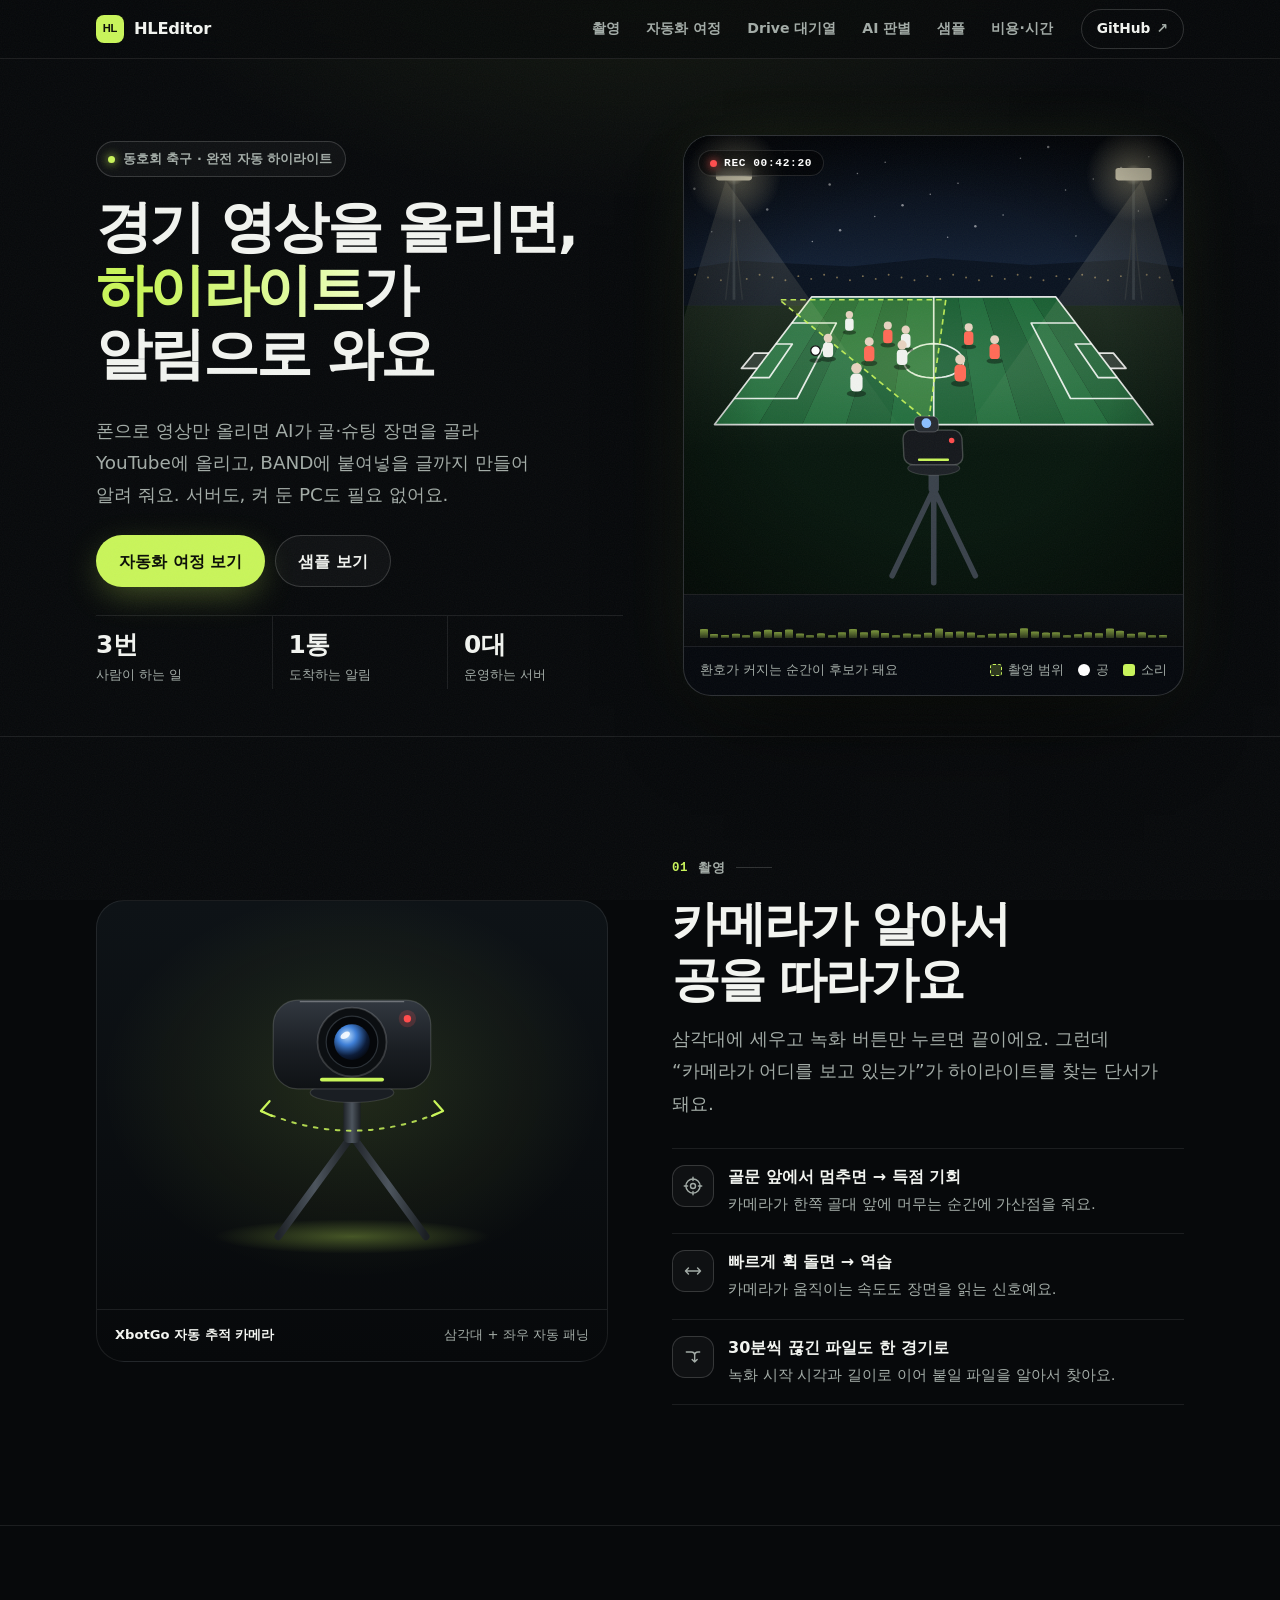
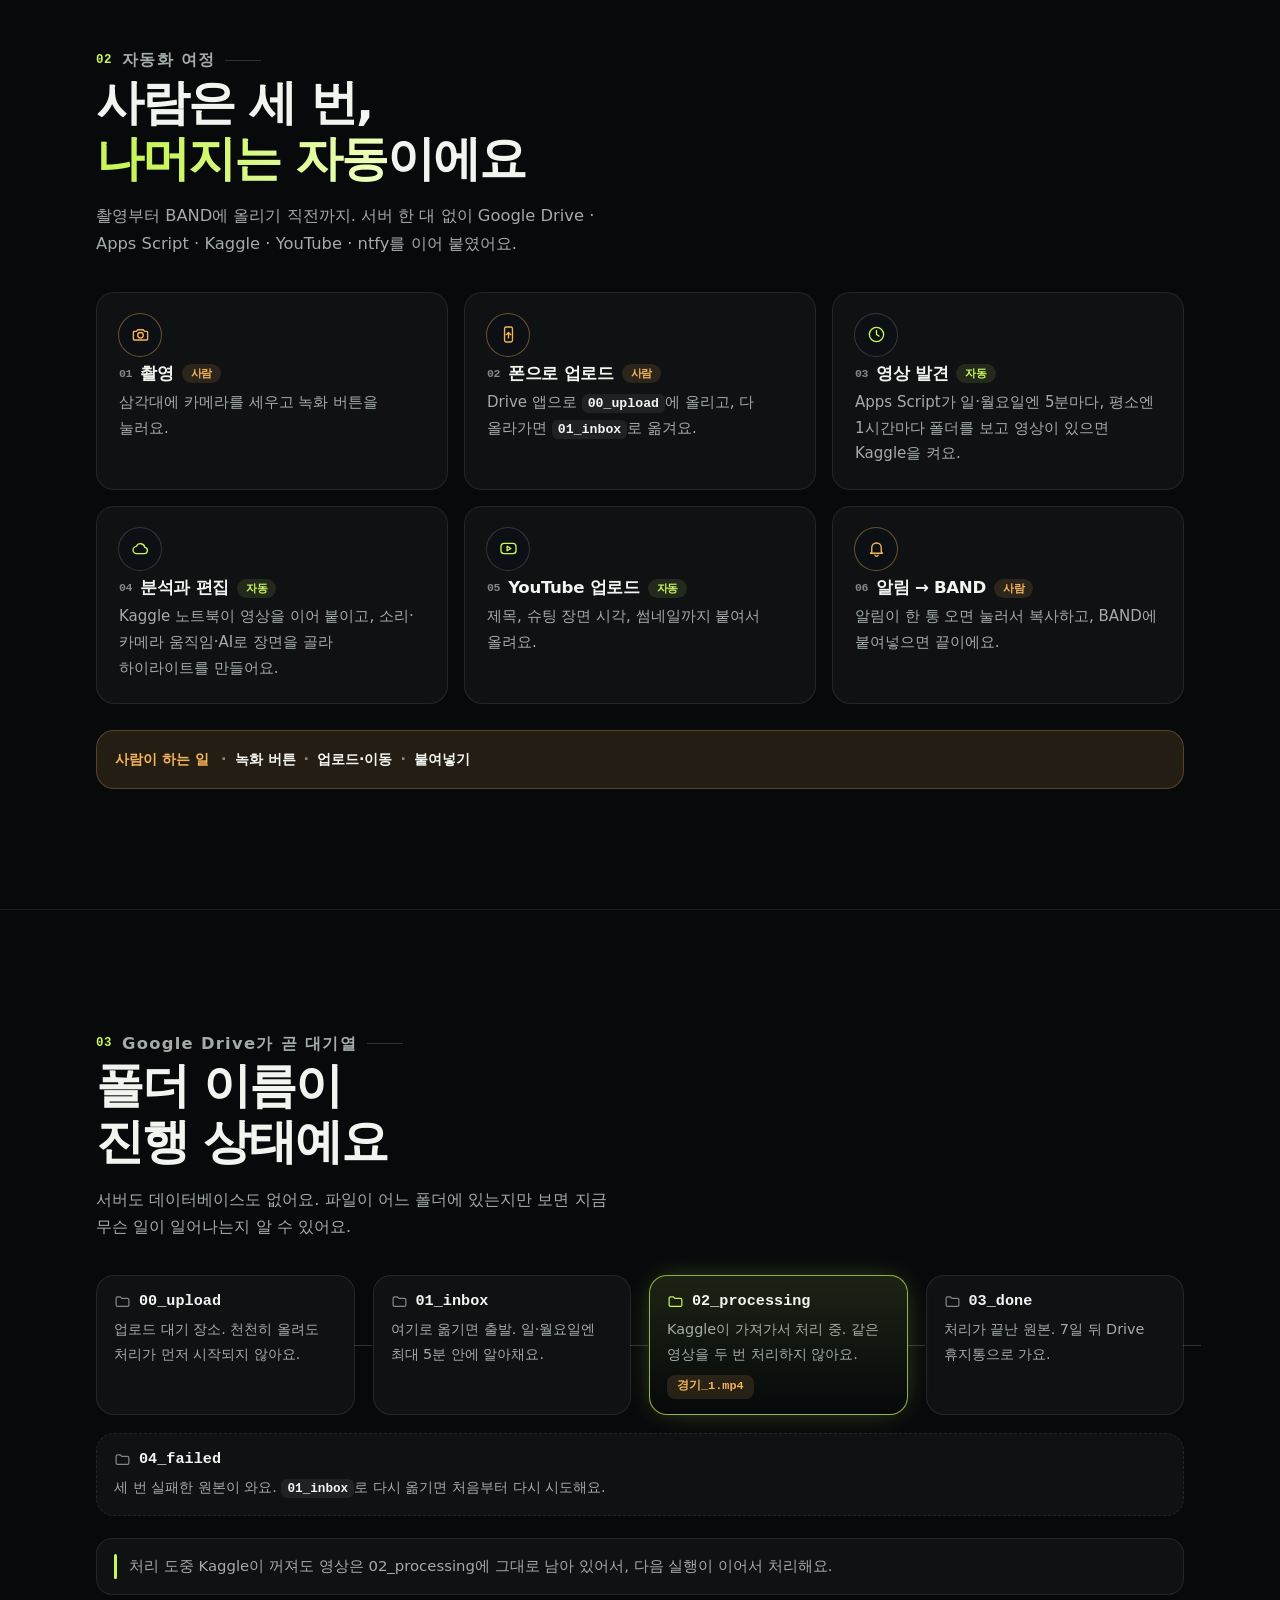
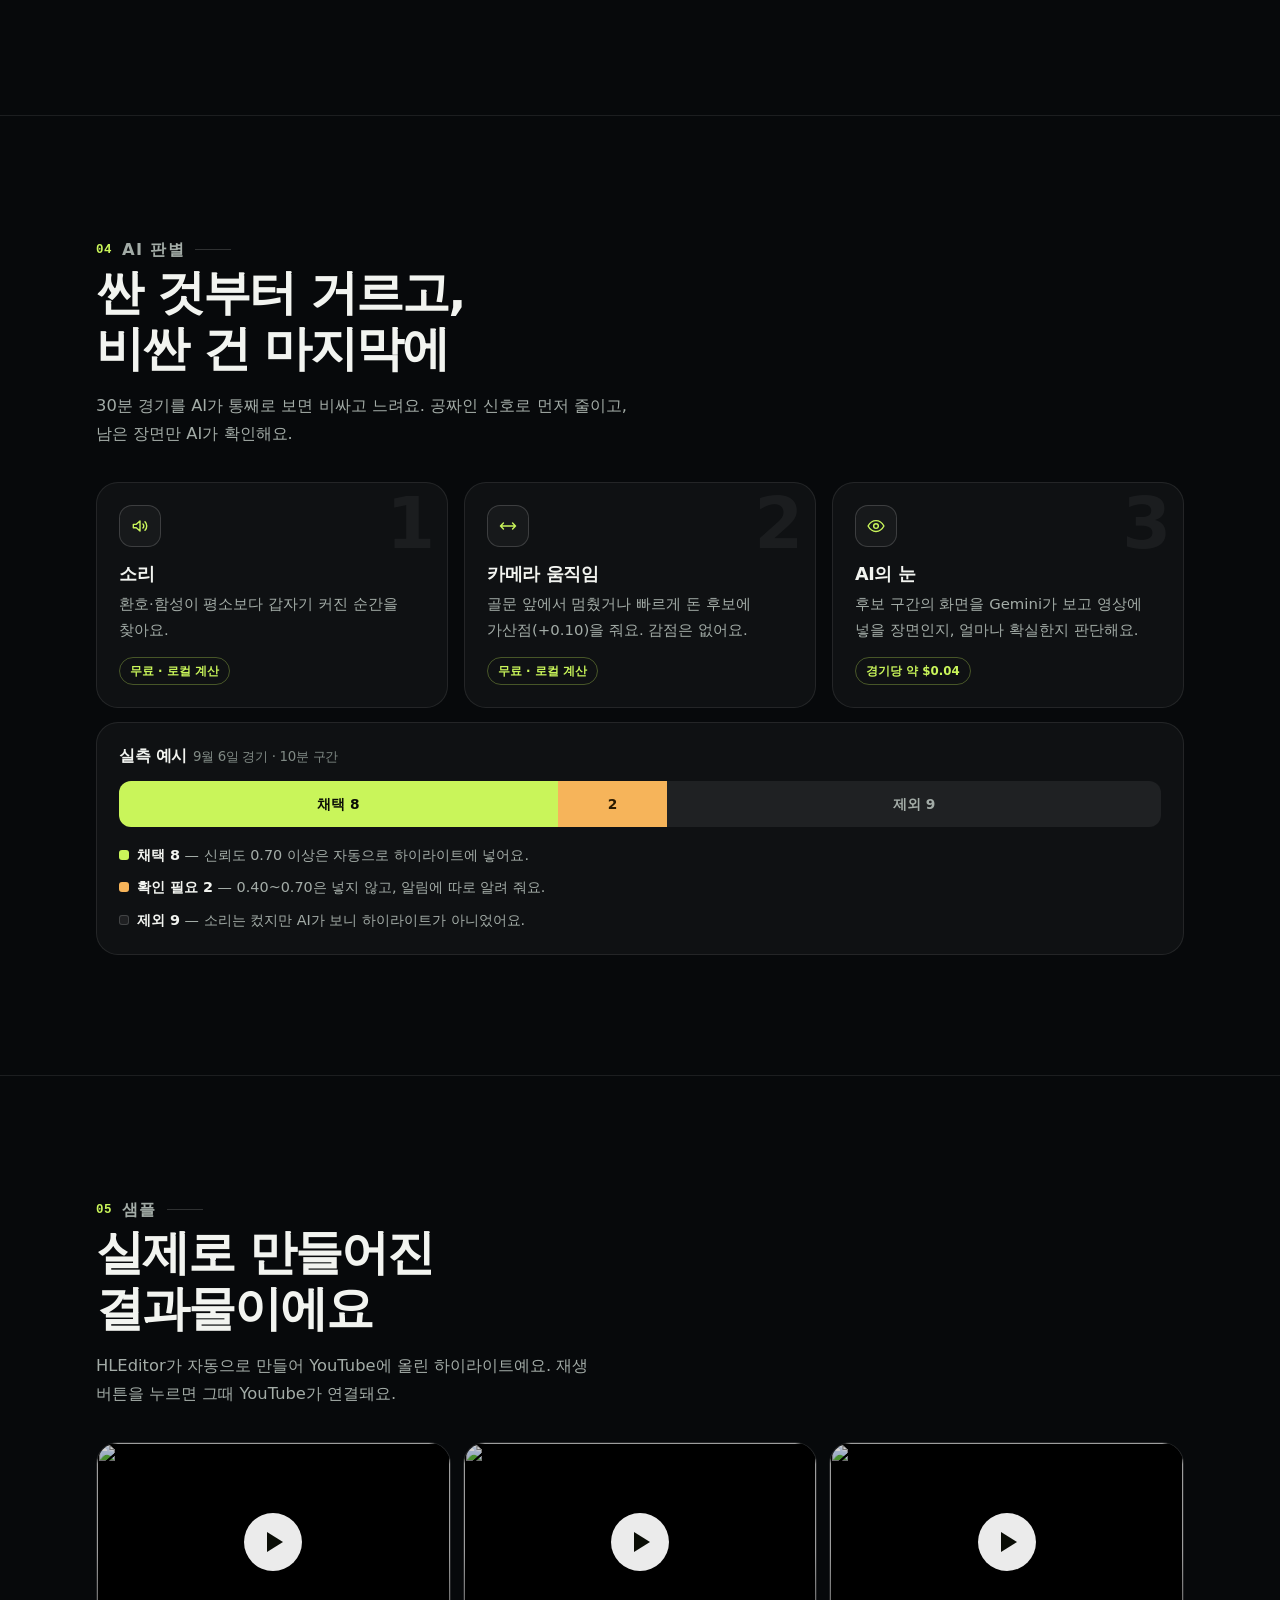
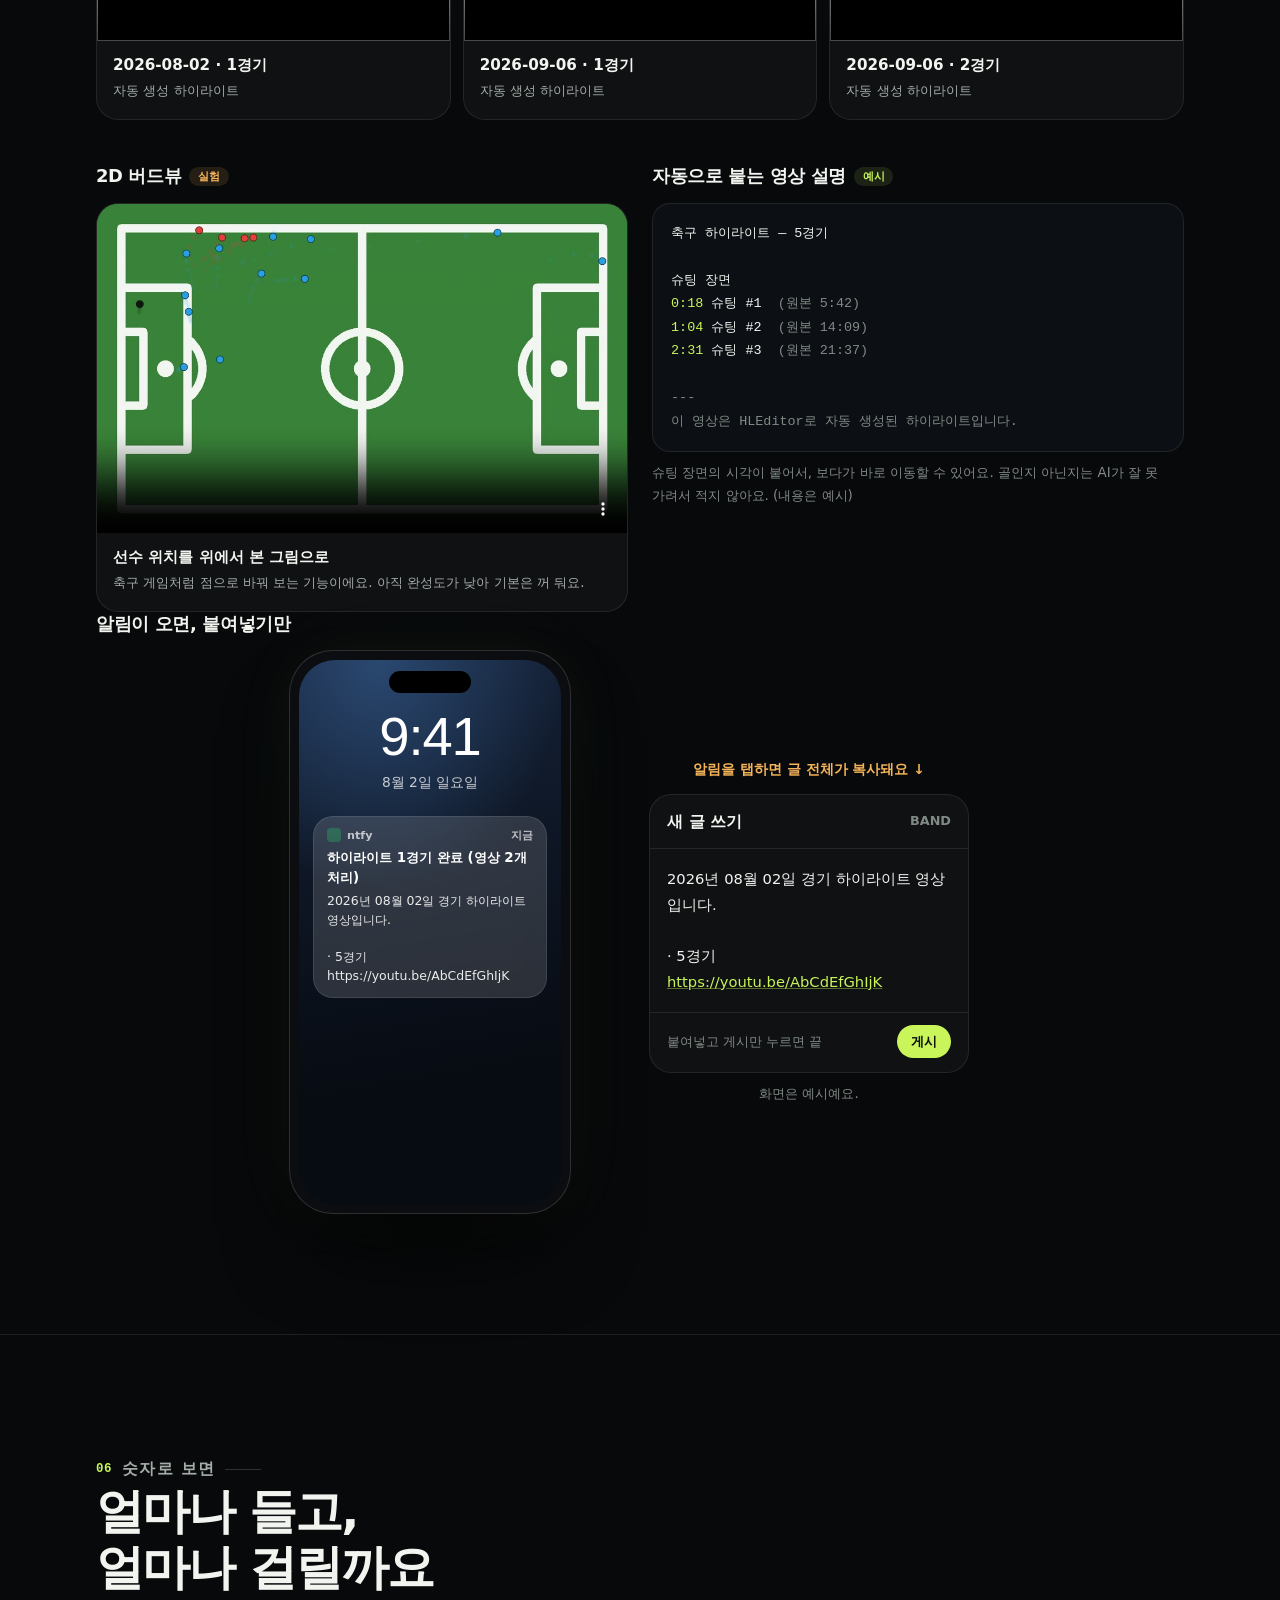
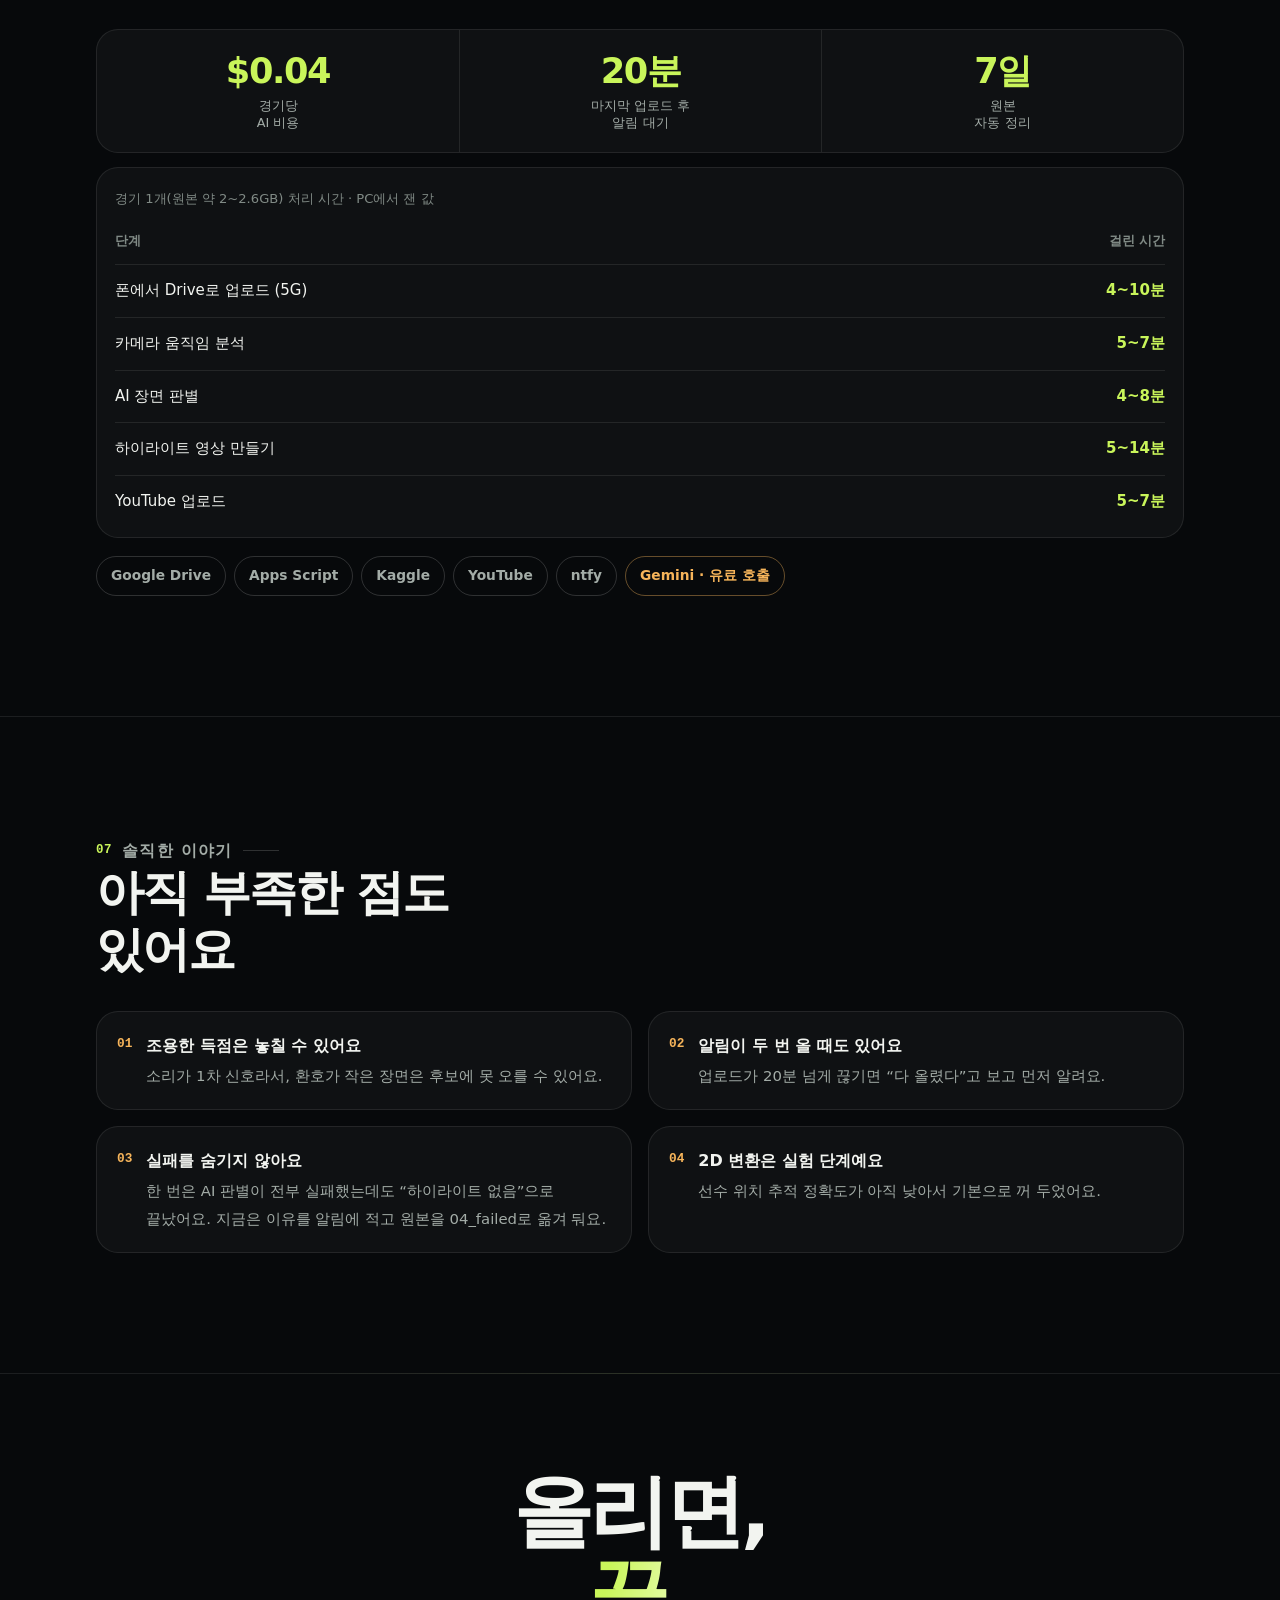
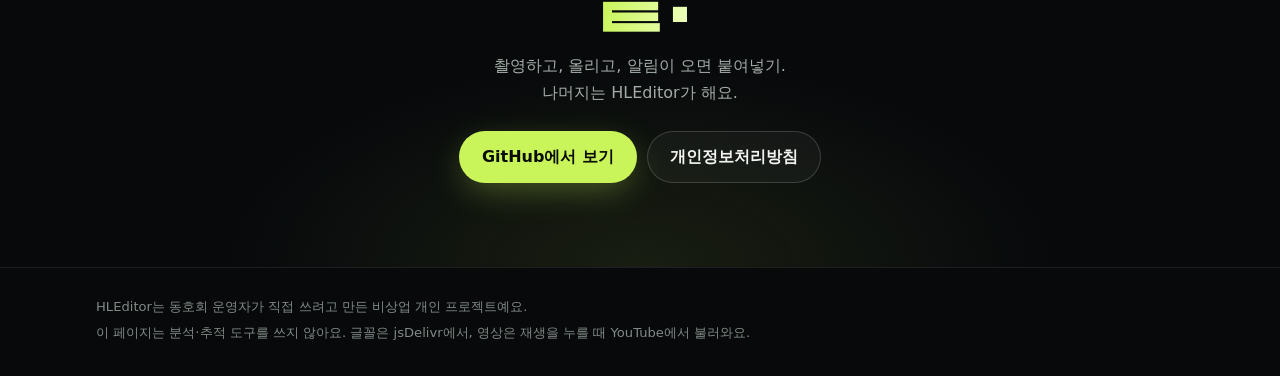
==== commit 45761c6e: "feat: 판별 모델을 gemini-3.1-flash-lite로 바꾸고 비용을 모델별로 계산 gemini-2.5-flash가 2026-12-01 종료되면 요청이 3.5 Flash-" ====
--- a/site/index.html
+++ b/site/index.html
@@ -417,7 +417,7 @@
         <p>Kaggle 노트북이 영상을 이어 붙이고, 소리·카메라 움직임·AI로 장면을 골라 하이라이트를 만들어요.</p></div></li>
       <li class="step reveal"><span class="node"><svg><use href="#i-play"/></svg></span><div class="body">
         <h3><small>05</small>YouTube 업로드 <span class="tag">자동</span></h3>
-        <p>제목, 득점 챕터, 썸네일까지 붙여서 올려요.</p></div></li>
+        <p>제목, 슈팅 장면 시각, 썸네일까지 붙여서 올려요.</p></div></li>
       <li class="step h reveal"><span class="node"><svg><use href="#i-bell"/></svg></span><div class="body">
         <h3><small>06</small>알림 → BAND <span class="tag h">사람</span></h3>
         <p>알림이 한 통 오면 눌러서 복사하고, BAND에 붙여넣으면 끝이에요.</p></div></li>
@@ -461,7 +461,7 @@
       <article class="card stage reveal"><span class="n">2</span><span class="ic"><svg><use href="#i-pan"/></svg></span>
         <h3>카메라 움직임</h3><p>골문 앞에서 멈췄거나 빠르게 돈 후보에 가산점(+0.10)을 줘요. 감점은 없어요.</p><span class="cost">무료 · 로컬 계산</span></article>
       <article class="card stage reveal"><span class="n">3</span><span class="ic"><svg><use href="#i-eye"/></svg></span>
-        <h3>AI의 눈</h3><p>후보 구간의 화면을 Gemini가 보고 골·슈팅·세이브인지, 얼마나 확실한지 판단해요.</p><span class="cost">경기당 약 $0.1</span></article>
+        <h3>AI의 눈</h3><p>후보 구간의 화면을 Gemini가 보고 영상에 넣을 장면인지, 얼마나 확실한지 판단해요.</p><span class="cost">경기당 약 $0.04</span></article>
     </div>
     <div class="card result reveal">
       <h3>실측 예시<small>9월 6일 경기 · 10분 구간</small></h3>
@@ -505,13 +505,14 @@
         <h3 class="sub">자동으로 붙는 영상 설명 <span class="tag">예시</span></h3>
 <pre class="desc" aria-label="자동 생성되는 YouTube 영상 설명 예시">축구 하이라이트 — 5경기
 
-<span class="t">0:18</span> 오른발 중거리 슛이 골망을 흔듦  <span class="c">(원본 5:42)</span>
-<span class="t">1:04</span> 코너킥 이후 헤더 득점  <span class="c">(원본 14:09)</span>
-<span class="t">2:31</span> 역습에서 1대1 마무리  <span class="c">(원본 21:37)</span>
+슈팅 장면
+<span class="t">0:18</span> 슈팅 #1  <span class="c">(원본 5:42)</span>
+<span class="t">1:04</span> 슈팅 #2  <span class="c">(원본 14:09)</span>
+<span class="t">2:31</span> 슈팅 #3  <span class="c">(원본 21:37)</span>
 
 <span class="c">---
 이 영상은 HLEditor로 자동 생성된 하이라이트입니다.</span></pre>
-        <p class="small">득점 장면이 챕터로 붙어서, 보다가 바로 이동할 수 있어요. (내용은 예시)</p>
+        <p class="small">슈팅 장면의 시각이 붙어서, 보다가 바로 이동할 수 있어요. 골인지 아닌지는 AI가 잘 못 가려서 적지 않아요. (내용은 예시)</p>
       </div>
     </div>
 
@@ -544,7 +545,7 @@
       <h2>얼마나 들고,<br>얼마나 걸릴까요</h2>
     </div>
     <div class="tiles reveal">
-      <div class="tile"><b>$0.1</b><span>경기당<br>AI 비용</span></div>
+      <div class="tile"><b>$0.04</b><span>경기당<br>AI 비용</span></div>
       <div class="tile"><b>20분</b><span>마지막 업로드 후<br>알림 대기</span></div>
       <div class="tile"><b>7일</b><span>원본<br>자동 정리</span></div>
     </div>
